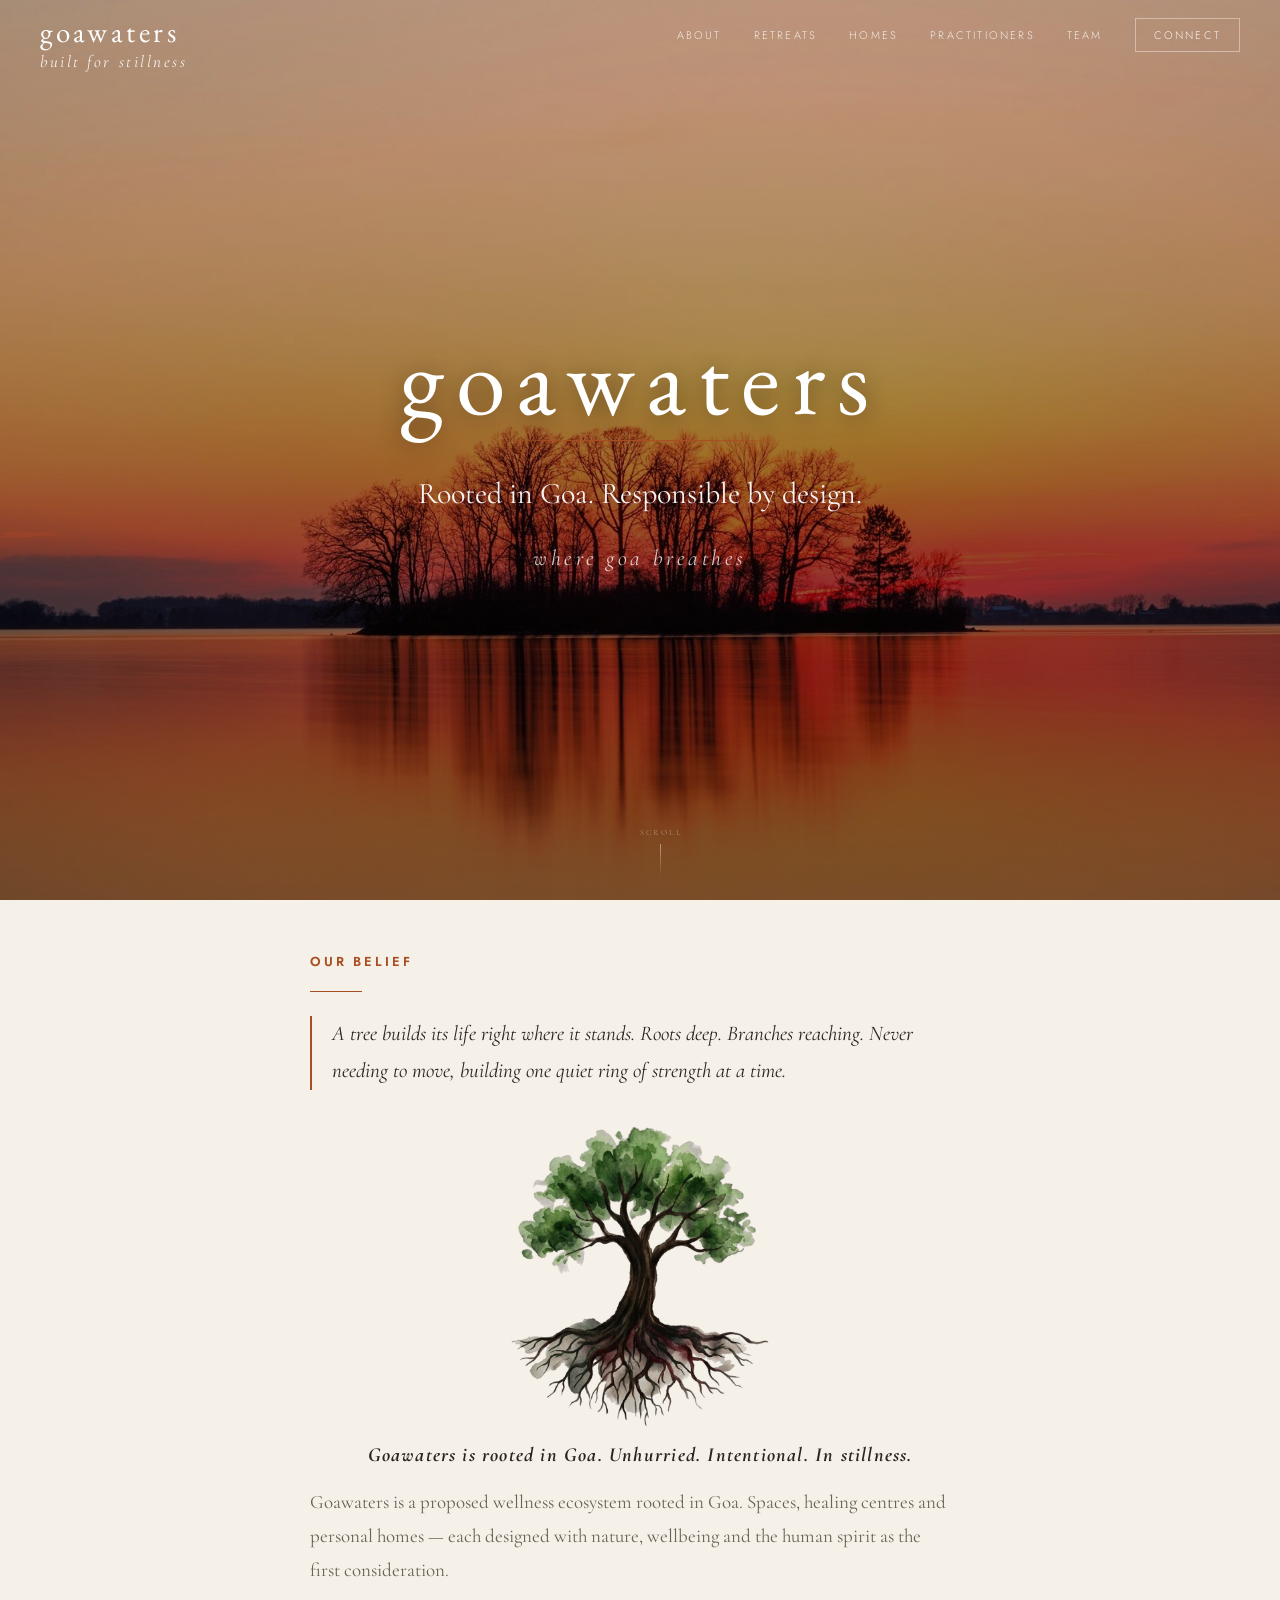
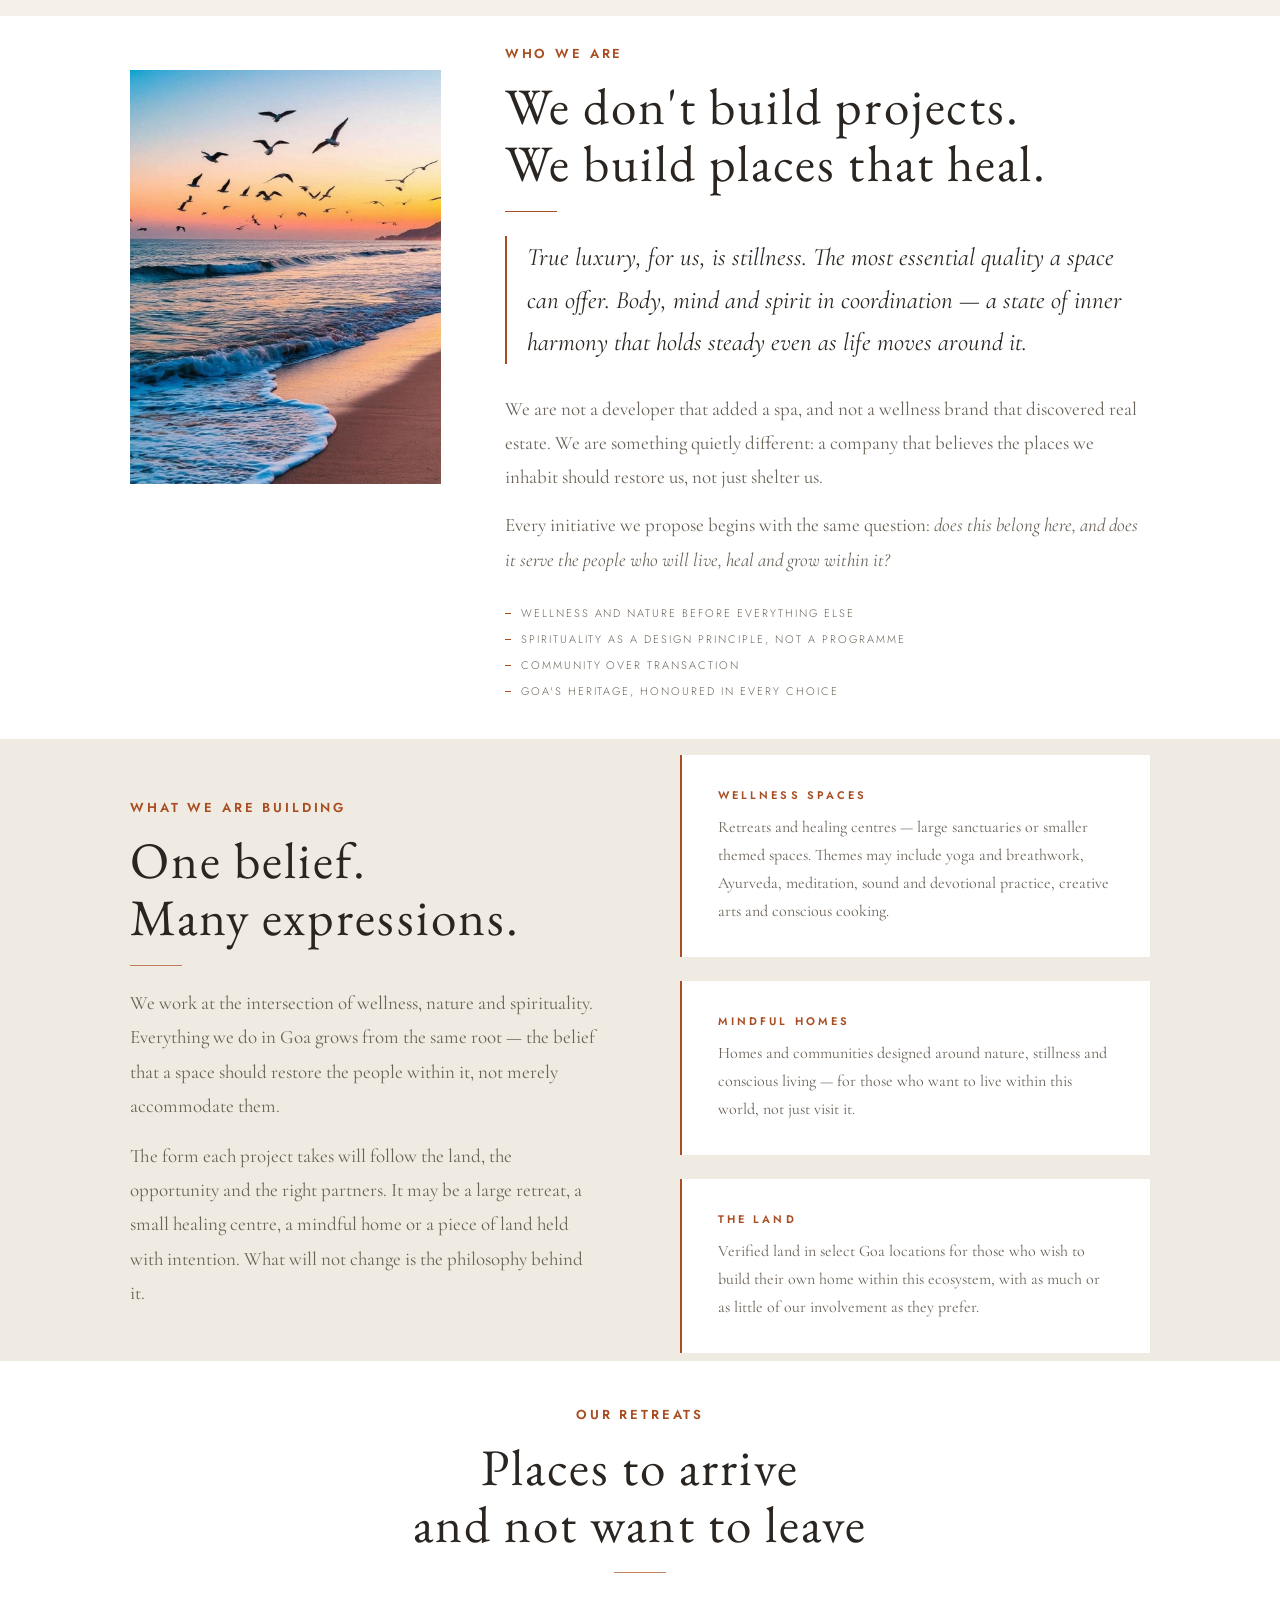
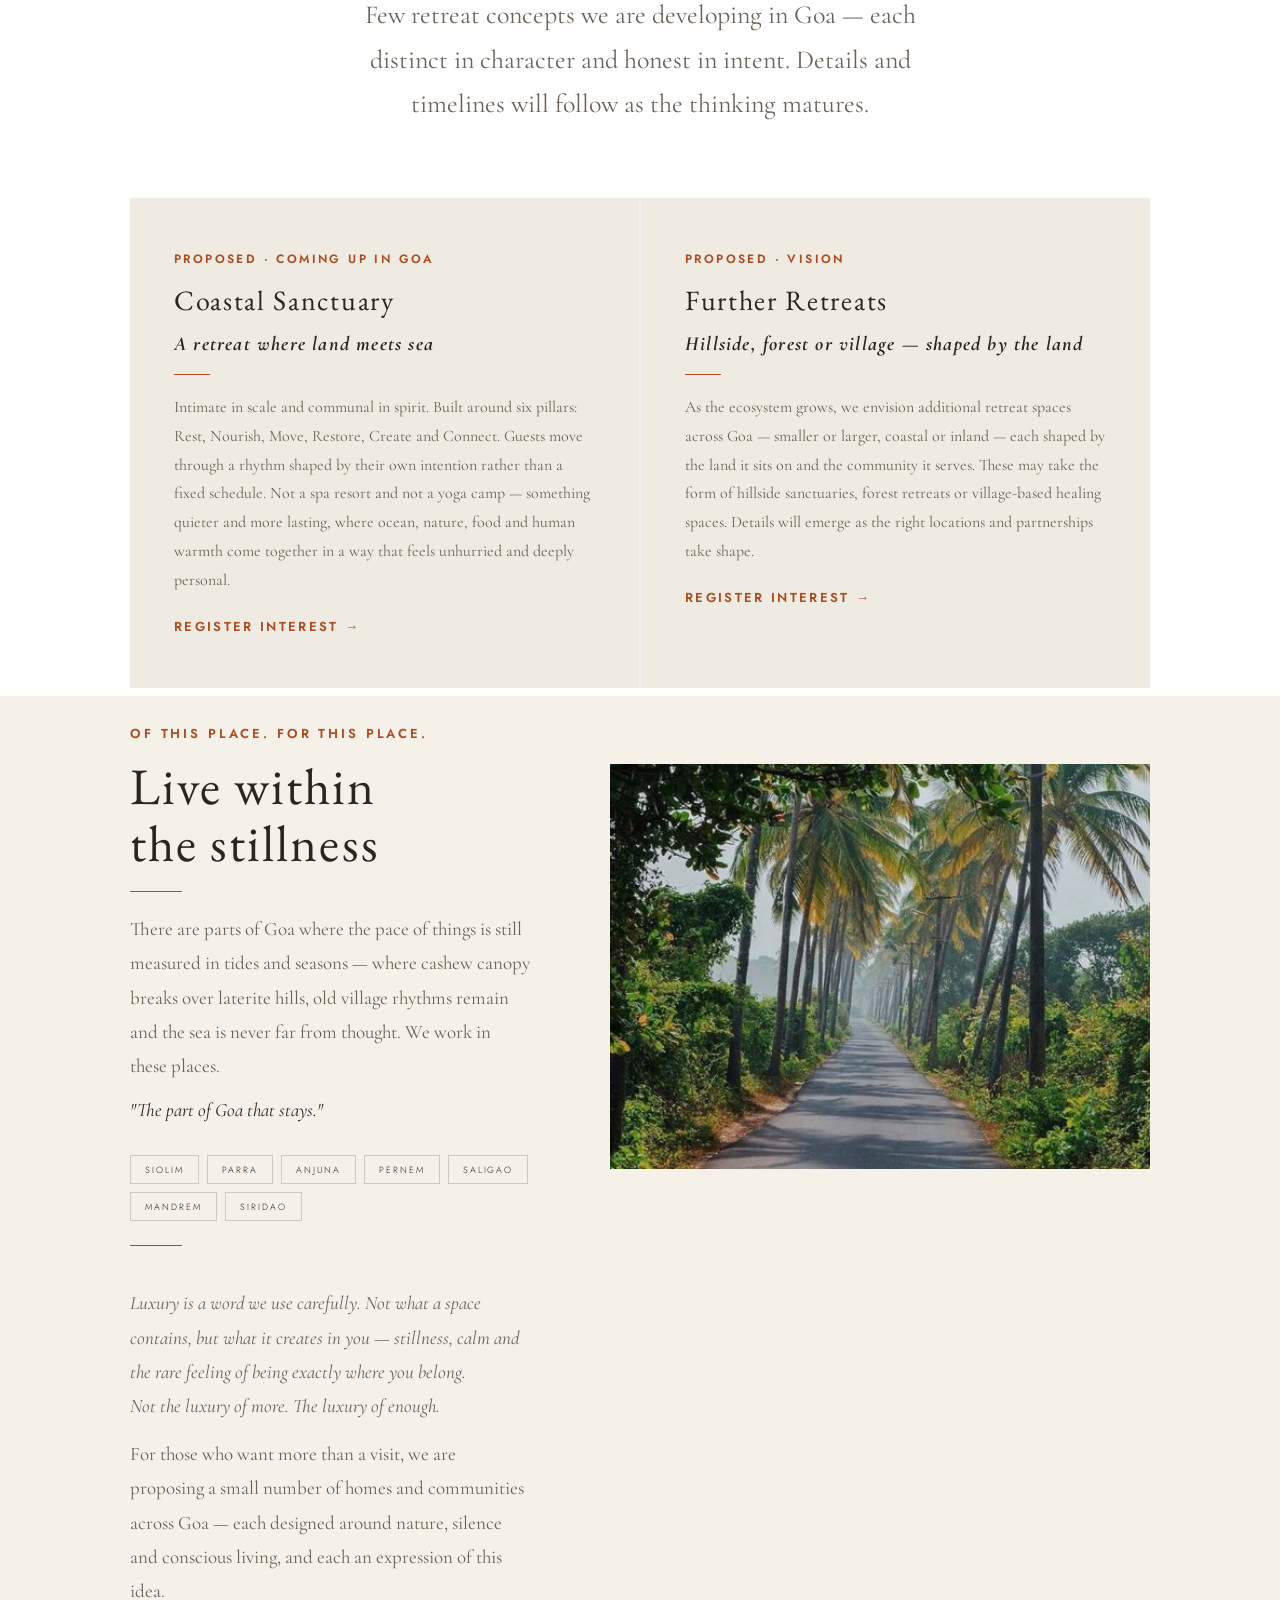
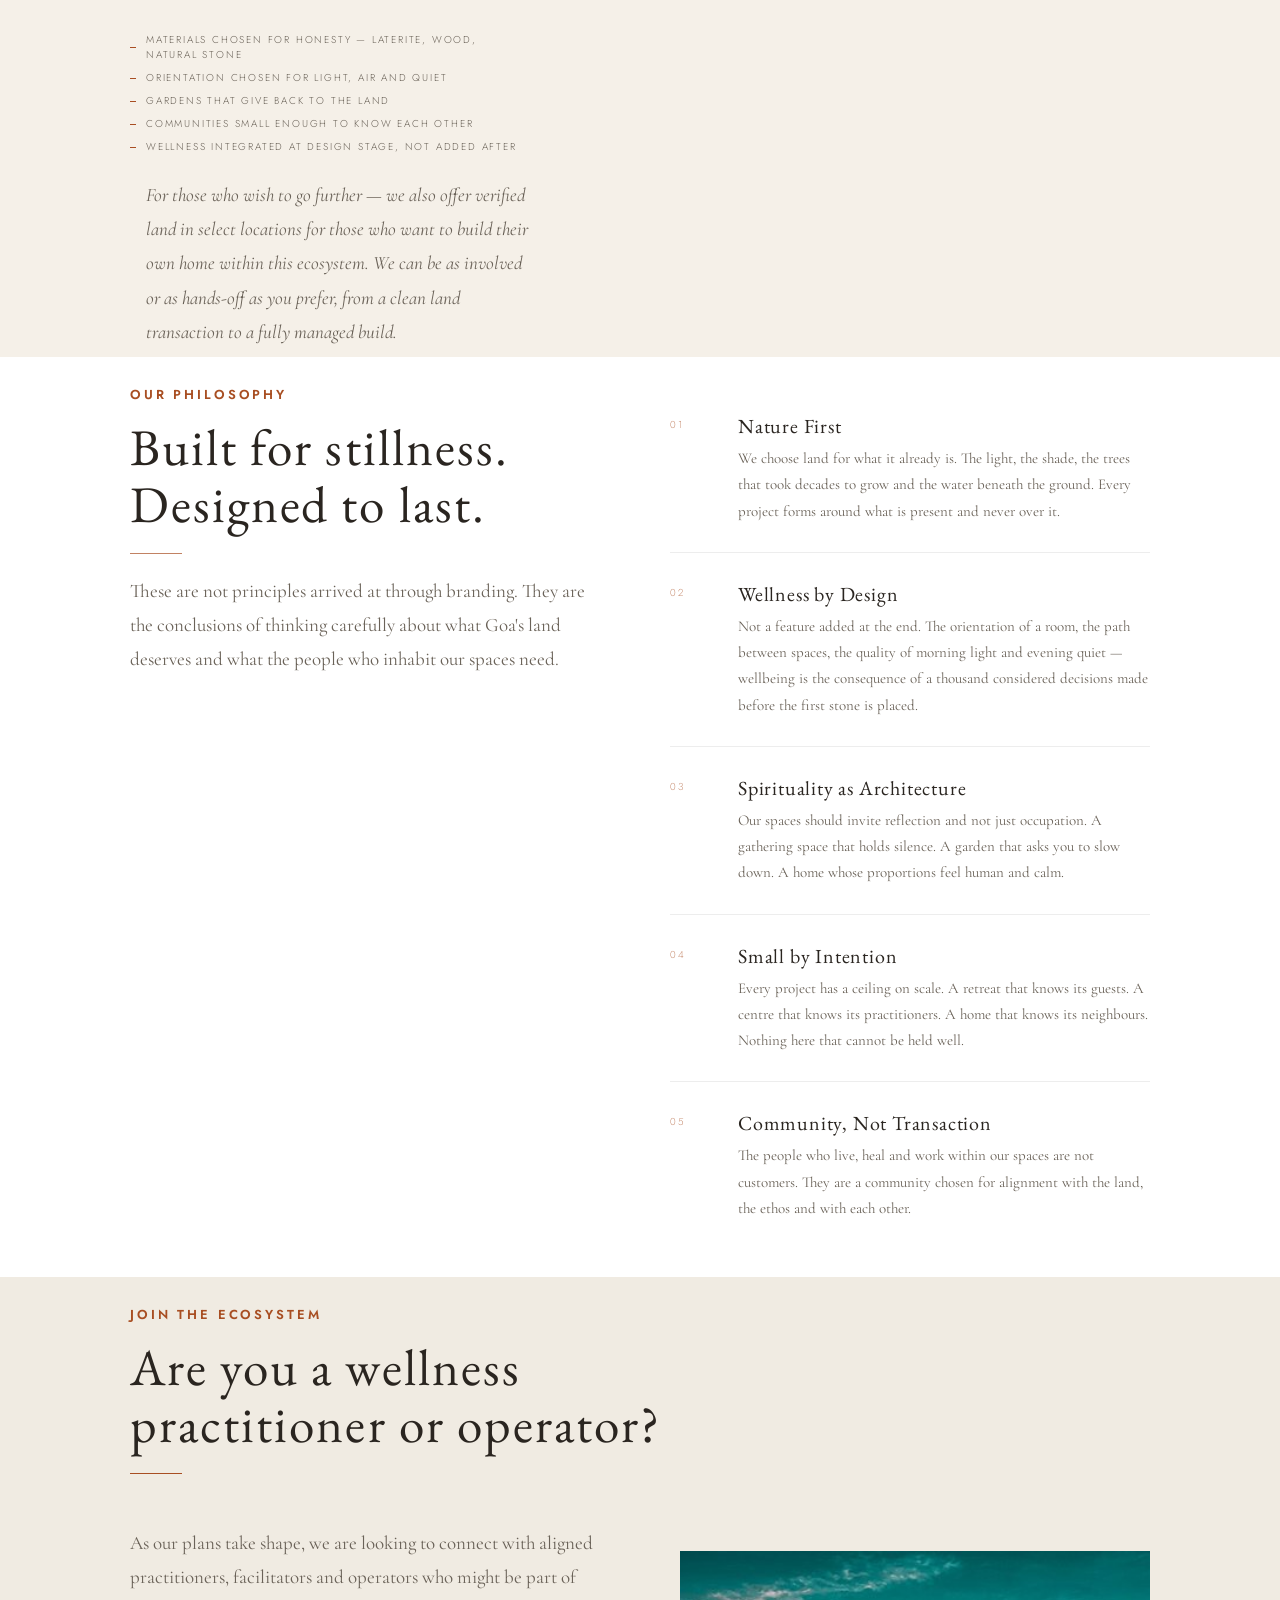
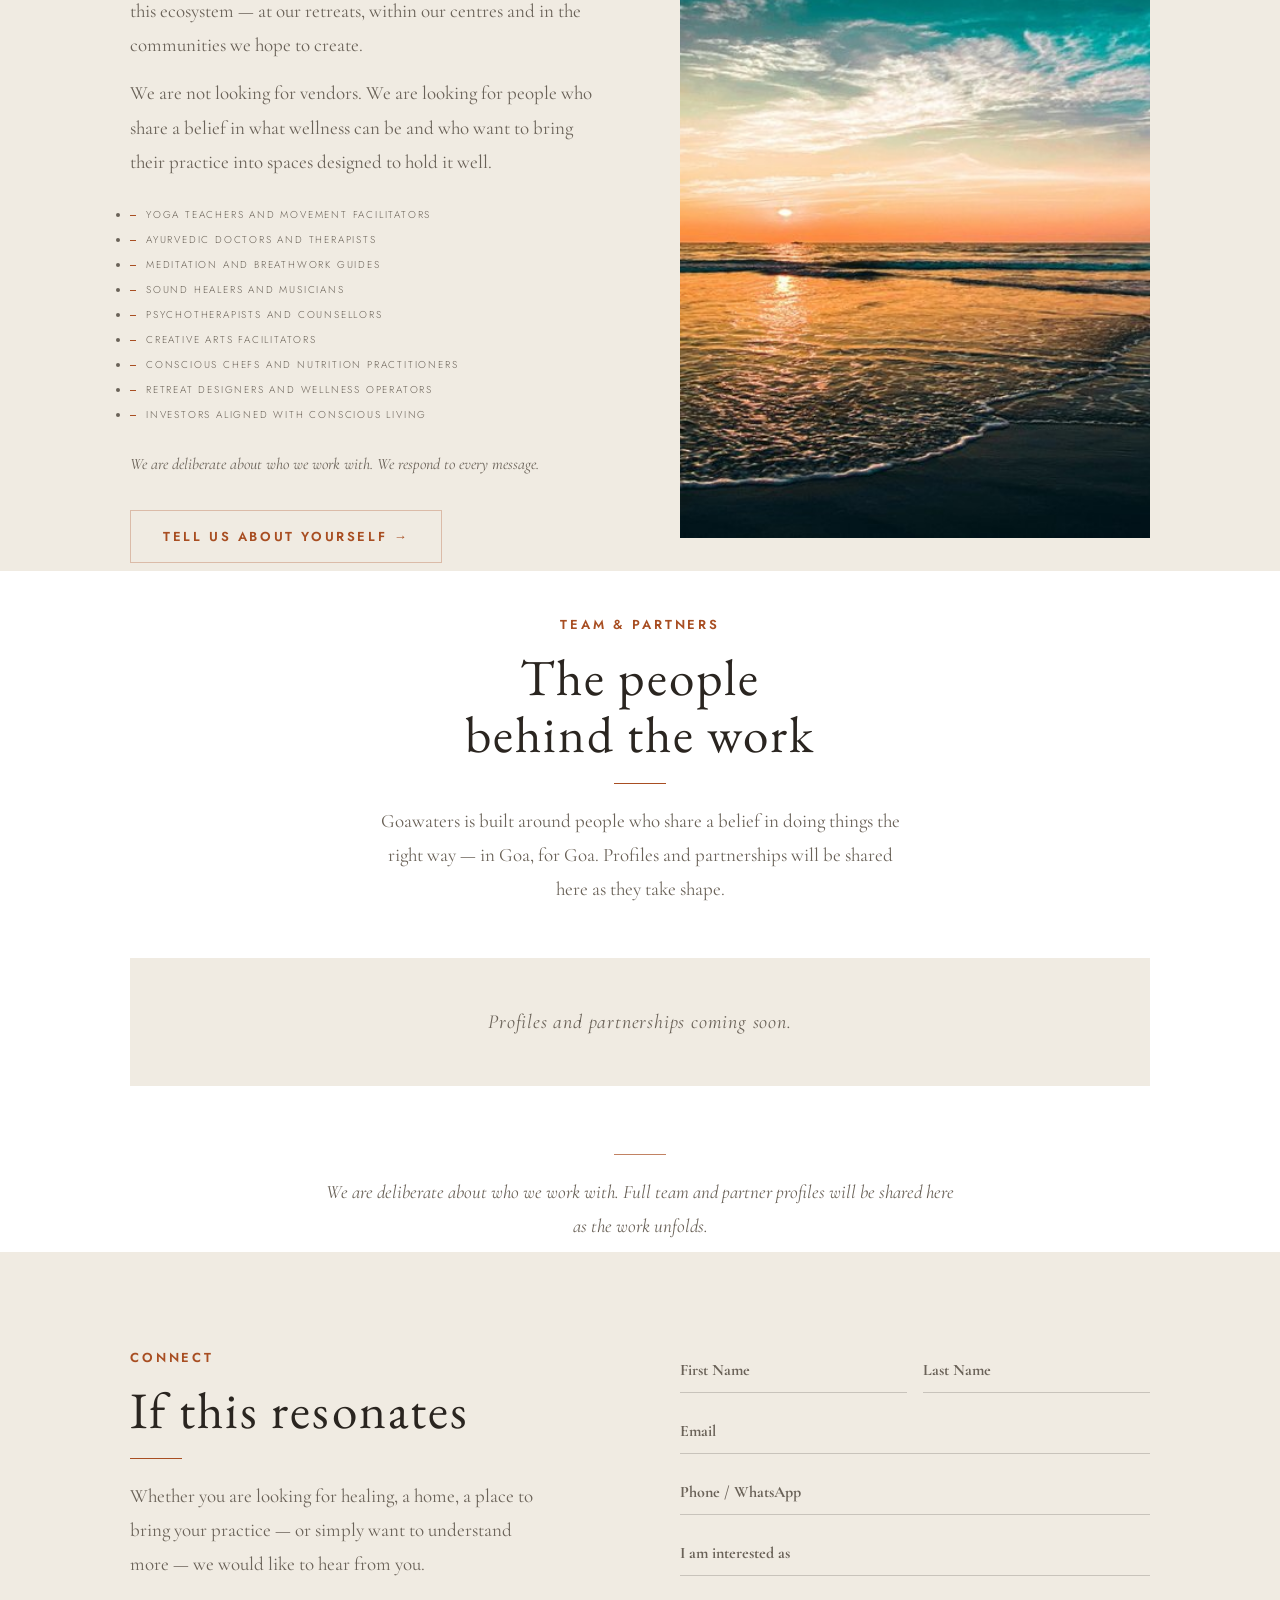
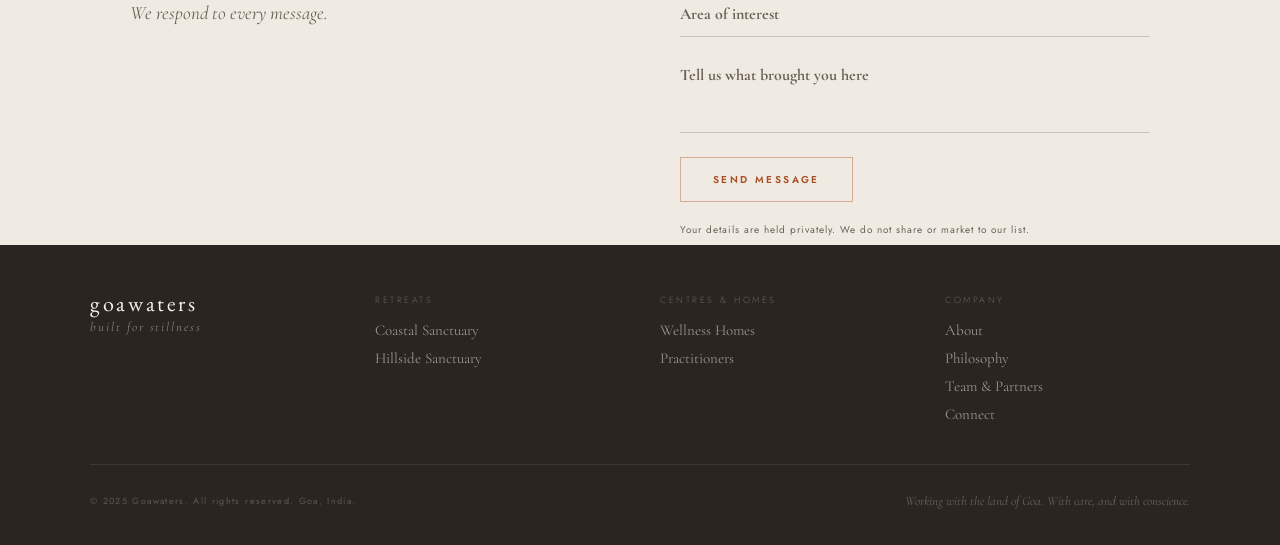
==== index.html @ 715e5f6c "Lighten home features weight; luxury quote already fixed" ====
﻿<!DOCTYPE html>
<html lang="en">
<head>
<meta charset="UTF-8">
<meta name="viewport" content="width=device-width, initial-scale=1.0">
<title>goawaters — built for stillness</title>
<link href="fonts.css" rel="stylesheet">
<style>
:root{
  --red:#A84E22;--forest:#263830;--charcoal:#2A2520;--cream:#F5F0E8;
  --sage:#7A9E8E;--sand:#C8C0B8;--stone:#F0EBE2;--grey:#6A6258;
  --white:#FFFFFF;
}
*{box-sizing:border-box;margin:0;padding:0}
html{scroll-behavior:smooth}
body{font-family:'Cormorant Garamond',serif;background:var(--cream);color:var(--charcoal);overflow-x:hidden}

/* NAV */
nav{position:fixed;top:0;left:0;right:0;z-index:100;padding:18px 40px;display:flex;align-items:flex-start;justify-content:space-between;transition:all .4s ease}
nav.solid{background:rgba(245,240,232,.97);backdrop-filter:blur(8px);padding:14px 40px;box-shadow:0 1px 0 rgba(0,0,0,.06)}
.brand{display:flex;flex-direction:column;gap:0}
.brand-name{font-family:'EB Garamond',serif;font-size:29px;letter-spacing:.12em;text-transform:lowercase;color:#fff;line-height:1;transition:color .4s}
nav.solid .brand-name{color:var(--charcoal)}
.brand-tag{font-family:'Cormorant Garamond',serif;font-style:italic;font-size:17px;letter-spacing:.15em;color:rgba(255,255,255,.88);margin-top:4px;transition:color .4s}
nav.solid .brand-tag{color:var(--grey);font-size:17px}
.nav-links{display:flex;align-items:center;gap:32px;padding-top:6px}
.nav-links li{list-style:none}
.nav-links a{font-family:'Jost',sans-serif;font-weight:300;font-size:11px;letter-spacing:.2em;text-transform:uppercase;color:rgba(255,255,255,.82);text-decoration:none;transition:color .3s}
nav.solid .nav-links a{color:var(--grey)}
.nav-links a:hover{color:#fff}
nav.solid .nav-links a:hover{color:var(--charcoal)}
.nav-btn{border:1px solid rgba(255,255,255,.4)!important;padding:8px 18px!important;color:rgba(255,255,255,.9)!important}
nav.solid .nav-btn{border-color:rgba(168,78,34,.35)!important;color:var(--red)!important}
.ham{display:none;flex-direction:column;gap:5px;cursor:pointer;padding-top:8px}
.ham span{width:22px;height:1px;background:#fff;transition:background .4s}
nav.solid .ham span{background:var(--charcoal)}
.mob-menu{display:none;position:fixed;inset:0;background:var(--forest);z-index:200;flex-direction:column;align-items:center;justify-content:center;gap:32px}
.mob-menu.open{display:flex}
.mob-menu a{font-family:'EB Garamond',serif;font-size:28px;letter-spacing:.1em;color:var(--cream);text-decoration:none}
.mob-close{position:absolute;top:24px;right:28px;font-size:28px;color:var(--cream);cursor:pointer;background:none;border:none}

/* HERO */
#hero{height:100vh;min-height:560px;position:relative;display:flex;align-items:center;justify-content:center;overflow:hidden;background:var(--forest)}
.hero-img{position:absolute;inset:0}
.hero-img img{width:100%;height:100%;object-fit:cover}
.hero-dim{position:absolute;inset:0;background:linear-gradient(to bottom,rgba(0,0,0,.22),rgba(0,0,0,.52))}
.hero-content{position:relative;z-index:2;text-align:center;padding:0 20px;display:flex;flex-direction:column;align-items:center;gap:18px}
.hero-logo{animation:rise 1s .2s both}
.hero-name{font-family:'EB Garamond',serif;font-size:clamp(64px,11vw,100px);letter-spacing:.12em;text-transform:lowercase;color:#fff;line-height:1;text-shadow:0 2px 24px rgba(0,0,0,.4)}
.hero-hl{display:block;margin:10px auto 8px}
.hero-tag{font-family:'Cormorant Garamond',serif;font-style:italic;font-size:clamp(15px,2.2vw,20px);letter-spacing:.2em;color:rgba(255,255,255,.88)}
.hero-sub{font-family:'Cormorant Garamond',serif;font-size:clamp(24px,3vw,30px);color:rgba(255,255,255,.95);max-width:580px;line-height:1.7;text-align:center;animation:rise 1s .75s both}
.hero-breath{font-family:'Cormorant Garamond',serif;font-style:italic;font-size:clamp(17px,2vw,22px);letter-spacing:.16em;color:rgba(255,255,255,.78);text-align:center;margin-top:8px;animation:rise 1s 1.1s both}
.hero-scroll{position:absolute;bottom:24px;left:50%;transform:translateX(-50%);display:flex;flex-direction:column;align-items:center;gap:7px;animation:rise .8s 1.4s both}
.hero-scroll span{font-size:8px;letter-spacing:.3em;text-transform:uppercase;color:rgba(255,255,255,.4)}
.scroll-bar{width:1px;height:32px;background:linear-gradient(rgba(255,255,255,.45),transparent);animation:pulse 2s ease infinite}
@keyframes pulse{0%,100%{opacity:.35}50%{opacity:.9}}
@keyframes rise{from{opacity:0;transform:translateY(20px)}to{opacity:1;transform:none}}

/* SHARED */
.wrap{max-width:1100px;margin:0 auto;padding:0 40px}
.label{font-family:'Jost',sans-serif;font-weight:600;font-size:13px;letter-spacing:.22em;text-transform:uppercase;color:var(--red);display:block;margin-bottom:14px}
.heading{font-family:'EB Garamond',serif;font-size:clamp(32px,4vw,52px);letter-spacing:.04em;color:var(--charcoal);line-height:1.12;font-weight:400}
.rule{display:block;width:52px;height:1px;background:var(--red);margin:20px 0;opacity:.7}
.rule.c{margin:20px auto}
.para{font-family:'Cormorant Garamond',serif;font-size:clamp(16px,1.6vw,19px);line-height:1.8;color:var(--grey);max-width:640px}
.fi{opacity:0;transform:translateY(22px);transition:opacity .8s ease,transform .8s ease}
.fi.vis{opacity:1;transform:none}
.d1{transition-delay:.1s}.d2{transition-delay:.2s}.d3{transition-delay:.3s}.d4{transition-delay:.4s}.d5{transition-delay:.5s}

/* ABOUT */
#about{padding:28px 0 40px;background:#fff}
.about-grid{display:grid;grid-template-columns:.65fr 1.35fr;gap:64px;align-items:center}
.aimg{aspect-ratio:3/4;overflow:hidden;position:relative;background:#C4A882}
.aimg img{width:100%;height:100%;object-fit:cover;object-position:center;transition:transform .7s ease;display:block}
.aimg:hover img{transform:scale(1.03)}
@media(min-width:861px){.aimg{top:-94px}}
.acap{position:absolute;bottom:20px;left:20px;font-family:'Cormorant Garamond',serif;font-style:italic;font-size:13px;color:rgba(255,255,255,.7);letter-spacing:.08em}
.about-text{padding:0}
.belief-statement{font-family:'Cormorant Garamond',serif;font-style:italic;font-size:clamp(17px,1.8vw,21px);line-height:1.75;color:var(--charcoal);margin:24px 0 28px;padding-left:20px;border-left:2px solid var(--red)}
.values-list{margin-top:28px;display:flex;flex-direction:column;gap:10px}
.values-list li{font-family:'Jost',sans-serif;font-weight:300;font-size:11px;letter-spacing:.18em;text-transform:uppercase;color:var(--grey);list-style:none;padding-left:16px;position:relative}
.values-list li::before{content:'';position:absolute;left:0;top:50%;width:6px;height:1px;background:var(--red)}

/* BELIEF */
#belief{padding:52px 0 0;background:var(--cream)}
.belief-inner{max-width:660px;margin:0 auto}
.belief-inner .para{margin-top:0}
.belief-bold{font-family:'Cormorant Garamond',serif;font-style:italic;font-weight:700;font-size:20px;letter-spacing:.06em;color:var(--charcoal);text-align:center;margin:14px 0 0}
.belief-inner .belief-bold+.para{margin-top:18px}
.belief-tree{width:100%;max-width:260px;margin:34px auto 0}
.belief-tree img{width:100%;height:auto;display:block;transition:transform .7s ease}
.belief-tree:hover img{transform:scale(1.03)}

/* ECOSYSTEM */
#ecosystem{padding:16px 0 8px;background:var(--stone)}
.eco-intro{text-align:center;max-width:600px;margin:0 auto 64px}
.eco-grid{display:grid;grid-template-columns:repeat(3,1fr);gap:2px;background:rgba(0,0,0,.06)}
.eco-card{background:#fff;padding:48px 36px;display:flex;flex-direction:column;gap:16px;transition:background .3s}
.eco-card:hover{background:var(--forest)}
.eco-card:hover .eco-num,.eco-card:hover .eco-title,.eco-card:hover .eco-body,.eco-card:hover .eco-link{color:var(--cream)}
.eco-card:hover .eco-rule{background:var(--sage)}
.eco-num{font-family:'Jost',sans-serif;font-weight:600;font-size:13px;letter-spacing:.22em;color:var(--red);transition:color .3s}
.eco-title{font-family:'EB Garamond',serif;font-size:26px;letter-spacing:.06em;color:var(--charcoal);transition:color .3s}
.eco-rule{width:32px;height:1px;background:var(--red);transition:background .3s}
.eco-body{font-family:'Cormorant Garamond',serif;font-size:16px;line-height:1.75;color:var(--grey);transition:color .3s}
.eco-link{font-family:'Jost',sans-serif;font-weight:300;font-size:10px;letter-spacing:.2em;text-transform:uppercase;color:var(--red);margin-top:8px;transition:color .3s}

/* RETREATS */
#retreats{padding:44px 0 8px;background:#fff}
.retreats-intro{text-align:center;max-width:560px;margin:0 auto 72px}
.retreat-grid{display:grid;grid-template-columns:1fr 1fr;gap:2px;background:rgba(0,0,0,.06)}
.retreat-card{background:var(--stone);padding:52px 44px;display:flex;flex-direction:column;gap:14px}
.retreat-tag{font-family:'Jost',sans-serif;font-weight:600;font-size:12px;letter-spacing:.2em;text-transform:uppercase;color:var(--red)}
.retreat-title{font-family:'EB Garamond',serif;font-size:28px;letter-spacing:.06em;color:var(--charcoal)}
.retreat-sub{font-family:'Cormorant Garamond',serif;font-style:italic;font-weight:700;font-size:20px;letter-spacing:.06em;color:var(--charcoal)}
.retreat-rule{width:36px;height:1px;background:var(--red);margin:4px 0}
.retreat-body{font-family:'Cormorant Garamond',serif;font-size:16px;line-height:1.8;color:var(--grey)}
.retreat-cta{font-family:'Jost',sans-serif;font-weight:600;font-size:13px;letter-spacing:.18em;text-transform:uppercase;color:var(--red);margin-top:8px;cursor:pointer}

/* HOMES */
#homes{padding:28px 0 8px;background:var(--cream)}
.homes-grid{display:grid;grid-template-columns:1fr 1.35fr;gap:80px;align-items:start}
.home-text .para{max-width:520px}
.home-features{display:flex;flex-direction:column;gap:8px;margin-top:24px}
.home-feature{font-family:'Jost',sans-serif;font-weight:300;font-size:10px;letter-spacing:.18em;text-transform:uppercase;color:var(--grey);padding-left:16px;position:relative}
.home-feature::before{content:'';position:absolute;left:0;top:50%;width:6px;height:1px;background:var(--red)}
.home-locations{margin-top:40px;padding:32px;background:#fff;border-left:2px solid var(--red)}
.home-locations-title{font-family:'Jost',sans-serif;font-weight:600;font-size:12px;letter-spacing:.2em;text-transform:uppercase;color:var(--red);margin-bottom:12px}
.home-locs{font-family:'Cormorant Garamond',serif;font-size:16px;color:var(--charcoal);line-height:1.9}
.home-disclaimer{font-family:'Jost',sans-serif;font-size:9px;letter-spacing:.1em;color:var(--sand);margin-top:8px}
.home-img{margin-top:40px}
.home-img img{width:100%;height:auto;display:block;aspect-ratio:4/3;object-fit:cover}
@media(max-width:860px){
  .home-img{margin-top:12px}
}

/* PHILOSOPHY */
#how{padding:28px 0 28px;background:#fff}
.how-grid{display:grid;grid-template-columns:1fr 1fr;gap:60px;margin-top:0}
.how-intro{padding-bottom:0}
.how-principles{display:flex;flex-direction:column;gap:0}
.principle{padding:28px 0;border-bottom:1px solid rgba(0,0,0,.07);display:grid;grid-template-columns:48px 1fr;gap:20px;align-items:start}
.principle:last-child{border-bottom:none}
.p-num{font-family:'Jost',sans-serif;font-weight:200;font-size:10px;letter-spacing:.2em;color:var(--red);padding-top:4px}
.p-body{display:flex;flex-direction:column;gap:6px}
.p-title{font-family:'EB Garamond',serif;font-size:20px;letter-spacing:.04em;color:var(--charcoal)}
.p-text{font-family:'Cormorant Garamond',serif;font-size:15px;line-height:1.75;color:var(--grey)}

/* PRACTITIONERS */
#practitioners{padding:28px 0 8px;background:var(--stone)}
.prac-grid{display:grid;grid-template-columns:1fr 1fr;gap:80px;align-items:center;margin-top:52px}
.prac-list{display:flex;flex-direction:column;gap:10px;margin-top:28px}
.prac-item{font-family:'Jost',sans-serif;font-weight:300;font-size:10px;letter-spacing:.18em;text-transform:uppercase;color:var(--grey);padding-left:16px;position:relative}
.prac-item::before{content:'';position:absolute;left:0;top:50%;width:6px;height:1px;background:var(--red)}
.prac-note{font-family:'Cormorant Garamond',serif;font-style:italic;font-size:16px;line-height:1.75;color:var(--grey);margin-top:28px}
.prac-cta{display:inline-block;margin-top:32px;font-family:'Jost',sans-serif;font-weight:600;font-size:13px;letter-spacing:.2em;text-transform:uppercase;color:var(--red);border:1px solid rgba(168,78,34,.3);padding:16px 32px;text-decoration:none;transition:all .3s}
.prac-cta:hover{background:var(--red);color:#fff}
.prac-img{aspect-ratio:4/5;overflow:hidden;background:var(--forest)}
.prac-img img{width:100%;height:100%;object-fit:cover;object-position:center;display:block}

/* GOA SECTION */
#goa{padding:48px 0 8px;background:var(--cream)}
.goa-grid{display:grid;grid-template-columns:1fr 1fr;gap:64px;align-items:center}
.goa-photos{position:relative;height:480px}
.gpa{position:absolute;top:0;right:0;width:72%;aspect-ratio:4/3;overflow:hidden;background:#B0A898}
.gpa img{width:100%;height:100%;object-fit:cover;display:block}
.gpb{position:absolute;bottom:0;left:0;width:52%;aspect-ratio:3/4;overflow:hidden;background:#8A9A88;border:4px solid var(--cream)}
.gpb img{width:100%;height:100%;object-fit:cover;display:block}
.goa-text .para{margin-top:0}
.location-tags{display:flex;flex-wrap:wrap;gap:8px;margin-top:28px}
.loc-tag{font-family:'Jost',sans-serif;font-weight:300;font-size:9px;letter-spacing:.22em;text-transform:uppercase;color:var(--charcoal);border:1px solid rgba(42,37,32,.2);padding:7px 14px}

/* TEAM */
#team{padding:44px 0 8px;background:#fff}
.team-intro{text-align:center;margin-bottom:52px}
.team-placeholder{background:var(--stone);padding:52px 40px;text-align:center;margin-bottom:40px}
.team-coming{font-family:'Cormorant Garamond',serif;font-style:italic;font-size:20px;color:var(--grey);letter-spacing:.04em}
.team-note{padding-top:8px;text-align:center}

/* CONNECT */
#connect{padding:44px 0 8px;background:var(--stone)}
.connect-grid{display:grid;grid-template-columns:1fr 1fr;gap:80px;align-items:start;margin-top:52px}
.connect-text .para{max-width:420px}
form{display:flex;flex-direction:column;gap:16px}
input,select,textarea{width:100%;background:transparent;border:none;border-bottom:1px solid rgba(42,37,32,.2);padding:12px 0;font-family:'Cormorant Garamond',serif;font-size:16px;font-weight:600;color:var(--charcoal);outline:none;transition:border-color .3s}
input:focus,select:focus,textarea:focus{border-bottom-color:var(--red)}
input::placeholder,textarea::placeholder{color:var(--grey);font-weight:600}
select{color:var(--grey);font-weight:600;appearance:none;cursor:pointer}
textarea{resize:none;height:80px}
.form-row{display:grid;grid-template-columns:1fr 1fr;gap:16px}
.submit-btn{margin-top:8px;background:transparent;border:1px solid rgba(168,78,34,.4);padding:14px 32px;font-family:'Jost',sans-serif;font-weight:600;font-size:10px;letter-spacing:.24em;text-transform:uppercase;color:var(--red);cursor:pointer;transition:all .3s;align-self:flex-start}
.submit-btn:hover{background:var(--red);color:#fff;border-color:var(--red)}
.privacy{font-family:'Jost',sans-serif;font-size:10px;letter-spacing:.1em;color:var(--grey);margin-top:4px}
.form-success{display:none;font-family:'Cormorant Garamond',serif;font-style:italic;font-size:18px;color:var(--grey)}

/* FOOTER */
footer{background:var(--charcoal);padding:48px 40px 36px}
.footer-inner{max-width:1100px;margin:0 auto}
.footer-top{display:grid;grid-template-columns:1fr 1fr 1fr 1fr;gap:40px;padding-bottom:40px;border-bottom:1px solid rgba(255,255,255,.08)}
.footer-brand .brand-name{font-family:'EB Garamond',serif;font-size:22px;letter-spacing:.12em;text-transform:lowercase;color:var(--cream)}
.footer-brand .brand-tag{font-family:'Cormorant Garamond',serif;font-style:italic;font-size:13px;color:rgba(245,240,232,.45);margin-top:4px}
.footer-col h4{font-family:'Jost',sans-serif;font-weight:300;font-size:9px;letter-spacing:.28em;text-transform:uppercase;color:rgba(245,240,232,.3);margin-bottom:14px}
.footer-col ul{list-style:none;display:flex;flex-direction:column;gap:8px}
.footer-col ul li a{font-family:'Cormorant Garamond',serif;font-size:15px;color:rgba(245,240,232,.55);text-decoration:none;transition:color .3s}
.footer-col ul li a:hover{color:var(--cream)}
.footer-bottom{display:flex;justify-content:space-between;align-items:center;padding-top:28px}
.footer-bottom p{font-family:'Jost',sans-serif;font-size:9px;letter-spacing:.15em;color:rgba(245,240,232,.25)}
.footer-tagline{font-family:'Cormorant Garamond',serif;font-style:italic;font-size:13px;color:rgba(245,240,232,.3)}

/* RESPONSIVE */
@media(max-width:860px){
  #ecosystem .wrap > div{grid-template-columns:1fr!important}
  nav{padding:14px 20px}
  .nav-links{display:none}
  .ham{display:flex}
  .wrap{padding:0 20px}
  .about-grid,.retreat-grid,.eco-grid,.homes-grid,.how-grid,.prac-grid,.connect-grid,.goa-grid{grid-template-columns:1fr}
  .how-principles{margin-top:12px}
  .goa-photos{height:300px}
  .footer-top{grid-template-columns:1fr 1fr}
  .form-row{grid-template-columns:1fr}
}

/* HOME TEXT */
.home-text{display:flex;flex-direction:column;gap:0}
.home-text .para{max-width:520px}
</style>
</head>
<body>

<!-- MOBILE MENU -->
<div class="mob-menu" id="mob">
  <button class="mob-close" onclick="cm()">✕</button>
  <a href="#about"         onclick="cm()">About</a>
  <a href="#retreats"      onclick="cm()">Retreats</a>
  <a href="#homes"         onclick="cm()">Homes</a>
  <a href="#practitioners" onclick="cm()">Practitioners</a>
  <a href="#team"          onclick="cm()">Team</a>
  <a href="#connect"       onclick="cm()">Connect</a>
</div>

<!-- NAV -->
<nav id="nav">
  <div class="brand">
    <div class="brand-name">goawaters</div>
    <div class="brand-tag">built for stillness</div>
  </div>
  <ul class="nav-links">
    <li><a href="#about">About</a></li>
    <li><a href="#retreats">Retreats</a></li>
    <li><a href="#homes">Homes</a></li>
    <li><a href="#practitioners">Practitioners</a></li>
    <li><a href="#team">Team</a></li>
    <li><a href="#connect" class="nav-btn">Connect</a></li>
  </ul>
  <div class="ham" onclick="cm()"><span></span><span></span><span></span></div>
</nav>

<!-- HERO -->
<section id="hero">
  <div class="hero-img">
    <img src="images/hero.jpg" alt="Goa landscape" loading="eager">
  </div>
  <div class="hero-dim"></div>
  <div class="hero-content">
    <div class="hero-logo">
      <div class="hero-name">goawaters</div>
      <svg class="hero-hl" width="300" height="3" viewBox="0 0 300 3">
        <defs><linearGradient id="hgl" x1="0%" x2="100%">
          <stop offset="0%" stop-color="#A84E22" stop-opacity="0"/>
          <stop offset="20%" stop-color="#A84E22" stop-opacity=".85"/>
          <stop offset="50%" stop-color="#A84E22" stop-opacity="1"/>
          <stop offset="80%" stop-color="#A84E22" stop-opacity=".85"/>
          <stop offset="100%" stop-color="#A84E22" stop-opacity="0"/>
        </linearGradient></defs>
        <rect y="1" width="300" height="1.2" fill="url(#hgl)"/>
      </svg>
    </div>
    <p class="hero-sub">Rooted in Goa. Responsible by design.</p>
    <p class="hero-breath">where goa breathes</p>
  </div>
  <div class="hero-scroll"><span>Scroll</span><div class="scroll-bar"></div></div>
</section>

<!-- OUR BELIEF -->
<section id="belief">
  <div class="wrap">
    <div class="belief-inner fi">
      <span class="label fi">Our Belief</span>
      <span class="rule fi d1"></span>
      <div class="belief-statement fi d1">
        A tree builds its life right where it stands. Roots deep. Branches reaching. Never needing to move, building one quiet ring of strength at a time.
      </div>
      <div class="belief-tree fi d2">
        <img src="images/Imagee.png" alt="Goawaters"/>
      </div>
      <div class="belief-bold fi d3">Goawaters is rooted in Goa. Unhurried. Intentional. In stillness.</div>
      <p class="para fi d3" style="margin-bottom:28px">Goawaters is a proposed wellness ecosystem rooted in Goa. Spaces, healing centres and personal homes — each designed with nature, wellbeing and the human spirit as the first consideration.</p>
    </div>
  </div>
</section>

<!-- ABOUT -->
<section id="about">
  <div class="wrap">
    <div class="about-grid">
      <div class="aimg fi">
        <img src="images/coast.jpg" alt="Goa coast"/>
      </div>
      <div class="about-text">
        <span class="label fi">Who We Are</span>
        <h2 class="heading fi d1">We don't build projects.<br>We build places that heal.</h2>
        <span class="rule fi d2"></span>
        <div class="belief-statement fi d2" style="font-size:clamp(20px,2.2vw,25px);line-height:1.7">
          True luxury, for us, is stillness. The most essential quality a space can offer. Body, mind and spirit in coordination — a state of inner harmony that holds steady even as life moves around it.
        </div>
        <p class="para fi d3">We are not a developer that added a spa, and not a wellness brand that discovered real estate. We are something quietly different: a company that believes the places we inhabit should restore us, not just shelter us.</p>
        <p class="para fi d3" style="margin-top:14px">Every initiative we propose begins with the same question: <em>does this belong here, and does it serve the people who will live, heal and grow within it?</em></p>
        <ul class="values-list fi d4">
          <li>Wellness and nature before everything else</li>
          <li>Spirituality as a design principle, not a programme</li>
          <li>Community over transaction</li>
          <li>Goa's heritage, honoured in every choice</li>
        </ul>
      </div>
    </div>
  </div>
</section>

<!-- ECOSYSTEM -->
<section id="ecosystem">
  <div class="wrap">
    <div style="display:grid;grid-template-columns:1fr 1fr;gap:80px;align-items:center" class="fi">
      <div>
        <span class="label">What We Are Building</span>
        <h2 class="heading">One belief.<br>Many expressions.</h2>
        <span class="rule"></span>
        <p class="para">We work at the intersection of wellness, nature and spirituality. Everything we do in Goa grows from the same root — the belief that a space should restore the people within it, not merely accommodate them.</p>
        <p class="para" style="margin-top:16px">The form each project takes will follow the land, the opportunity and the right partners. It may be a large retreat, a small healing centre, a mindful home or a piece of land held with intention. What will not change is the philosophy behind it.</p>
      </div>
      <div style="display:flex;flex-direction:column;gap:24px">
        <div style="padding:32px 36px;background:#fff;border-left:2px solid var(--red)">
          <div style="font-family:'Jost',sans-serif;font-weight:600;font-size:11px;letter-spacing:.28em;text-transform:uppercase;color:var(--red);margin-bottom:10px">Wellness Spaces</div>
          <p style="font-family:'Cormorant Garamond',serif;font-size:16px;line-height:1.75;color:var(--grey)">Retreats and healing centres — large sanctuaries or smaller themed spaces. Themes may include yoga and breathwork, Ayurveda, meditation, sound and devotional practice, creative arts and conscious cooking.</p>
        </div>
        <div style="padding:32px 36px;background:#fff;border-left:2px solid var(--red)">
          <div style="font-family:'Jost',sans-serif;font-weight:600;font-size:11px;letter-spacing:.28em;text-transform:uppercase;color:var(--red);margin-bottom:10px">Mindful Homes</div>
          <p style="font-family:'Cormorant Garamond',serif;font-size:16px;line-height:1.75;color:var(--grey)">Homes and communities designed around nature, stillness and conscious living — for those who want to live within this world, not just visit it.</p>
        </div>
        <div style="padding:32px 36px;background:#fff;border-left:2px solid var(--red)">
          <div style="font-family:'Jost',sans-serif;font-weight:600;font-size:11px;letter-spacing:.28em;text-transform:uppercase;color:var(--red);margin-bottom:10px">The Land</div>
          <p style="font-family:'Cormorant Garamond',serif;font-size:16px;line-height:1.75;color:var(--grey)">Verified land in select Goa locations for those who wish to build their own home within this ecosystem, with as much or as little of our involvement as they prefer.</p>
        </div>
      </div>
    </div>
  </div>
</section>

<!-- RETREATS -->
<section id="retreats">
  <div class="wrap">
    <div class="retreats-intro fi">
      <span class="label">Our Retreats</span>
      <h2 class="heading">Places to arrive<br>and not want to leave</h2>
      <span class="rule c"></span>
      <p class="para" style="text-align:center;margin:0 auto;font-size:clamp(20px,2.5vw,26px);line-height:1.7;max-width:720px">Few retreat concepts we are developing in Goa — each distinct in character and honest in intent. Details and timelines will follow as the thinking matures.</p>
    </div>
    <div class="retreat-grid fi d2">

      <div class="retreat-card">
        <span class="retreat-tag">Proposed · Coming up in Goa</span>
        <div class="retreat-title">Coastal Sanctuary</div>
        <div class="retreat-sub">A retreat where land meets sea</div>
        <div class="retreat-rule"></div>
        <p class="retreat-body">Intimate in scale and communal in spirit. Built around six pillars: Rest, Nourish, Move, Restore, Create and Connect. Guests move through a rhythm shaped by their own intention rather than a fixed schedule. Not a spa resort and not a yoga camp — something quieter and more lasting, where ocean, nature, food and human warmth come together in a way that feels unhurried and deeply personal.</p>
        <span class="retreat-cta">Register Interest →</span>
      </div>

      <div class="retreat-card">
        <span class="retreat-tag">Proposed · Vision</span>
        <div class="retreat-title">Further Retreats</div>
        <div class="retreat-sub">Hillside, forest or village — shaped by the land</div>
        <div class="retreat-rule"></div>
        <p class="retreat-body">As the ecosystem grows, we envision additional retreat spaces across Goa — smaller or larger, coastal or inland — each shaped by the land it sits on and the community it serves. These may take the form of hillside sanctuaries, forest retreats or village-based healing spaces. Details will emerge as the right locations and partnerships take shape.</p>
        <span class="retreat-cta">Register Interest →</span>
      </div>

    </div>
  </div>
</section>

<!-- HOMES -->
<section id="homes">
  <div class="wrap">
    <div class="homes-grid fi">
      <div class="home-text">
        <span class="label fi" style="font-weight:600">Of this place. For this place.</span>
        <h2 class="heading fi d1">Live within<br>the stillness</h2>
        <span class="rule fi d2"></span>
        <p class="para fi d2">There are parts of Goa where the pace of things is still measured in tides and seasons — where cashew canopy breaks over laterite hills, old village rhythms remain and the sea is never far from thought. We work in these places.</p>
        <p class="para fi d2" style="font-style:italic;color:var(--charcoal);margin-top:10px">"The part of Goa that stays."</p>
        <div class="location-tags fi d3">
          <span class="loc-tag">Siolim</span>
          <span class="loc-tag">Parra</span>
          <span class="loc-tag">Anjuna</span>
          <span class="loc-tag">Pernem</span>
          <span class="loc-tag">Saligao</span>
          <span class="loc-tag">Mandrem</span>
          <span class="loc-tag">Siridao</span>
        </div>
        <span class="rule fi d3" style="margin-top:24px"></span>
        <p class="para fi d3" style="margin-top:20px;font-style:italic">Luxury is a word we use carefully. Not what a space contains, but what it creates in you — stillness, calm and the rare feeling of being exactly where you belong.<br>Not the luxury of more. The luxury of enough.</p>
        <p class="para fi d3" style="margin-top:14px">For those who want more than a visit, we are proposing a small number of homes and communities across Goa — each designed around nature, silence and conscious living, and each an expression of this idea.</p>
        <div class="home-features fi d3">
          <div class="home-feature">Materials chosen for honesty — laterite, wood, natural stone</div>
          <div class="home-feature">Orientation chosen for light, air and quiet</div>
          <div class="home-feature">Gardens that give back to the land</div>
          <div class="home-feature">Communities small enough to know each other</div>
          <div class="home-feature">Wellness integrated at design stage, not added after</div>
        </div>
        <p class="para fi d4" style="margin-top:24px;font-style:italic;padding-left:16px">For those who wish to go further — we also offer verified land in select locations for those who want to build their own home within this ecosystem. We can be as involved or as hands-off as you prefer, from a clean land transaction to a fully managed build.</p>
      </div>
      <div class="home-img fi">
        <img src="images/villa-thumb.jpg" alt="Goa home"/>
      </div>
    </div>
  </div>
</section>

<!-- PHILOSOPHY -->
<section id="how">
  <div class="wrap">
    <div class="how-grid">
      <div class="how-intro fi">
        <span class="label">Our Philosophy</span>
        <h2 class="heading">Built for stillness.<br>Designed to last.</h2>
        <span class="rule"></span>
        <p class="para">These are not principles arrived at through branding. They are the conclusions of thinking carefully about what Goa's land deserves and what the people who inhabit our spaces need.</p>
      </div>
      <div class="how-principles fi d2">
        <div class="principle">
          <span class="p-num">01</span>
          <div class="p-body">
            <div class="p-title">Nature First</div>
            <p class="p-text">We choose land for what it already is. The light, the shade, the trees that took decades to grow and the water beneath the ground. Every project forms around what is present and never over it.</p>
          </div>
        </div>
        <div class="principle">
          <span class="p-num">02</span>
          <div class="p-body">
            <div class="p-title">Wellness by Design</div>
            <p class="p-text">Not a feature added at the end. The orientation of a room, the path between spaces, the quality of morning light and evening quiet — wellbeing is the consequence of a thousand considered decisions made before the first stone is placed.</p>
          </div>
        </div>
        <div class="principle">
          <span class="p-num">03</span>
          <div class="p-body">
            <div class="p-title">Spirituality as Architecture</div>
            <p class="p-text">Our spaces should invite reflection and not just occupation. A gathering space that holds silence. A garden that asks you to slow down. A home whose proportions feel human and calm.</p>
          </div>
        </div>
        <div class="principle">
          <span class="p-num">04</span>
          <div class="p-body">
            <div class="p-title">Small by Intention</div>
            <p class="p-text">Every project has a ceiling on scale. A retreat that knows its guests. A centre that knows its practitioners. A home that knows its neighbours. Nothing here that cannot be held well.</p>
          </div>
        </div>
        <div class="principle">
          <span class="p-num">05</span>
          <div class="p-body">
            <div class="p-title">Community, Not Transaction</div>
            <p class="p-text">The people who live, heal and work within our spaces are not customers. They are a community chosen for alignment with the land, the ethos and with each other.</p>
          </div>
        </div>
      </div>
    </div>
  </div>
</section>

<!-- PRACTITIONERS -->
<section id="practitioners">
  <div class="wrap">
    <span class="label fi">Join the Ecosystem</span>
    <h2 class="heading fi d1">Are you a wellness<br>practitioner or operator?</h2>
    <span class="rule fi d2"></span>
    <div class="prac-grid">
      <div class="fi d2">
        <p class="para">As our plans take shape, we are looking to connect with aligned practitioners, facilitators and operators who might be part of this ecosystem — at our retreats, within our centres and in the communities we hope to create.</p>
        <p class="para" style="margin-top:14px">We are not looking for vendors. We are looking for people who share a belief in what wellness can be and who want to bring their practice into spaces designed to hold it well.</p>
        <ul class="prac-list">
          <li class="prac-item">Yoga teachers and movement facilitators</li>
          <li class="prac-item">Ayurvedic doctors and therapists</li>
          <li class="prac-item">Meditation and breathwork guides</li>
          <li class="prac-item">Sound healers and musicians</li>
          <li class="prac-item">Psychotherapists and counsellors</li>
          <li class="prac-item">Creative arts facilitators</li>
          <li class="prac-item">Conscious chefs and nutrition practitioners</li>
          <li class="prac-item">Retreat designers and wellness operators</li>
          <li class="prac-item">Investors aligned with conscious living</li>
        </ul>
        <p class="prac-note">We are deliberate about who we work with. We respond to every message.</p>
        <a href="#connect" class="prac-cta">Tell us about yourself →</a>
      </div>
      <div class="prac-img fi d3">
        <img src="images/practice.jpg" alt="Wellness space"/>
      </div>
    </div>
  </div>
</section>

<!-- TEAM -->
<section id="team">
  <div class="wrap">
    <div class="team-intro">
      <span class="label fi">Team & Partners</span>
      <h2 class="heading fi d1">The people<br>behind the work</h2>
      <span class="rule c fi d2"></span>
      <p class="para fi d2" style="margin:0 auto;text-align:center;max-width:520px">Goawaters is built around people who share a belief in doing things the right way — in Goa, for Goa. Profiles and partnerships will be shared here as they take shape.</p>
    </div>
    <div class="team-placeholder fi d3">
      <p class="team-coming">Profiles and partnerships coming soon.</p>
    </div>
    <div class="team-note fi d4">
      <span class="rule c"></span>
      <p class="para" style="font-style:italic;color:var(--grey);text-align:center;margin:0 auto">We are deliberate about who we work with. Full team and partner profiles will be shared here as the work unfolds.</p>
    </div>
  </div>
</section>

<!-- CONNECT -->
<section id="connect">
  <div class="wrap">
    <div class="connect-grid">
      <div class="connect-text">
        <span class="label fi">Connect</span>
        <h2 class="heading fi d1">If this resonates</h2>
        <span class="rule fi d2"></span>
        <p class="para fi d2">Whether you are looking for healing, a home, a place to bring your practice — or simply want to understand more — we would like to hear from you.</p>
        <p class="para fi d3" style="margin-top:14px;font-style:italic">We respond to every message.</p>
      </div>
      <div class="fi d2">
        <form id="gw-form" onsubmit="submitForm(event)">
          <div class="form-row">
            <input type="text" placeholder="First Name" required/>
            <input type="text" placeholder="Last Name"/>
          </div>
          <input type="email" placeholder="Email"/>
          <input type="tel" placeholder="Phone / WhatsApp"/>
          <select>
            <option value="" disabled selected>I am interested as</option>
            <option>A retreat guest or wellness seeker</option>
            <option>A wellness practitioner or operator</option>
            <option>Interested in a wellness home</option>
            <option>A development or investment partner</option>
            <option>I would like to understand more</option>
          </select>
          <select>
            <option value="" disabled selected>Area of interest</option>
            <option>Coastal Sanctuary retreat</option>
            <option>Hillside Sanctuary retreat</option>
            <option>Wellness Centres</option>
            <option>Wellness Homes</option>
            <option>Practitioner partnership</option>
            <option>Investment or development</option>
          </select>
          <textarea placeholder="Tell us what brought you here"></textarea>
          <button type="submit" class="submit-btn">Send Message</button>
          <p class="privacy">Your details are held privately. We do not share or market to our list.</p>
        </form>
        <div class="form-success" id="form-success">Thank you. We will be in touch.</div>
      </div>
    </div>
  </div>
</section>

<!-- FOOTER -->
<footer>
  <div class="footer-inner">
    <div class="footer-top">
      <div class="footer-brand">
        <div class="brand-name">goawaters</div>
        <div class="brand-tag">built for stillness</div>
      </div>
      <div class="footer-col">
        <h4>Retreats</h4>
        <ul>
          <li><a href="#retreats">Coastal Sanctuary</a></li>
          <li><a href="#retreats">Hillside Sanctuary</a></li>
        </ul>
      </div>
      <div class="footer-col">
        <h4>Centres & Homes</h4>
        <ul>
          <li><a href="#homes">Wellness Homes</a></li>
          <li><a href="#practitioners">Practitioners</a></li>
        </ul>
      </div>
      <div class="footer-col">
        <h4>Company</h4>
        <ul>
          <li><a href="#about">About</a></li>
          <li><a href="#how">Philosophy</a></li>
          <li><a href="#team">Team & Partners</a></li>
          <li><a href="#connect">Connect</a></li>
        </ul>
      </div>
    </div>
    <div class="footer-bottom">
      <p>© 2025 Goawaters. All rights reserved. Goa, India.</p>
      <span class="footer-tagline">Working with the land of Goa. With care, and with conscience.</span>
    </div>
  </div>
</footer>

<script>
const nav = document.getElementById('nav');
window.addEventListener('scroll', () => {
  nav.classList.toggle('solid', window.scrollY > 60);
});

function cm() {
  document.getElementById('mob').classList.toggle('open');
}

const obs = new IntersectionObserver(entries => {
  entries.forEach(e => { if(e.isIntersecting) e.target.classList.add('vis'); });
}, { threshold: 0.12 });
document.querySelectorAll('.fi').forEach(el => obs.observe(el));
setTimeout(function(){
  document.querySelectorAll('.fi:not(.vis)').forEach(function(el){ el.classList.add('vis'); });
}, 2500);

function submitForm(e) {
  e.preventDefault();
  document.getElementById('gw-form').style.display = 'none';
  document.getElementById('form-success').style.display = 'block';
}
</script>
</body>
</html>
---- fonts.css ----
/* self-hosted Google Fonts - no internet needed */
@font-face {
  font-family: 'Cormorant Garamond';
  font-style: italic;
  font-weight: 300;
  font-display: swap;
  src: url(fonts/cormorant-garamond-300-italic-latin-ext.woff2) format('woff2');
  unicode-range: U+0100-02BA, U+02BD-02C5, U+02C7-02CC, U+02CE-02D7, U+02DD-02FF, U+0304, U+0308, U+0329, U+1D00-1DBF, U+1E00-1E9F, U+1EF2-1EFF, U+2020, U+20A0-20AB, U+20AD-20C0, U+2113, U+2C60-2C7F, U+A720-A7FF;
}
@font-face {
  font-family: 'Cormorant Garamond';
  font-style: italic;
  font-weight: 300;
  font-display: swap;
  src: url(fonts/cormorant-garamond-300-italic-latin.woff2) format('woff2');
  unicode-range: U+0000-00FF, U+0131, U+0152-0153, U+02BB-02BC, U+02C6, U+02DA, U+02DC, U+0304, U+0308, U+0329, U+2000-206F, U+20AC, U+2122, U+2191, U+2193, U+2212, U+2215, U+FEFF, U+FFFD;
}
@font-face {
  font-family: 'Cormorant Garamond';
  font-style: italic;
  font-weight: 400;
  font-display: swap;
  src: url(fonts/cormorant-garamond-300-italic-latin-ext.woff2) format('woff2');
  unicode-range: U+0100-02BA, U+02BD-02C5, U+02C7-02CC, U+02CE-02D7, U+02DD-02FF, U+0304, U+0308, U+0329, U+1D00-1DBF, U+1E00-1E9F, U+1EF2-1EFF, U+2020, U+20A0-20AB, U+20AD-20C0, U+2113, U+2C60-2C7F, U+A720-A7FF;
}
@font-face {
  font-family: 'Cormorant Garamond';
  font-style: italic;
  font-weight: 400;
  font-display: swap;
  src: url(fonts/cormorant-garamond-300-italic-latin.woff2) format('woff2');
  unicode-range: U+0000-00FF, U+0131, U+0152-0153, U+02BB-02BC, U+02C6, U+02DA, U+02DC, U+0304, U+0308, U+0329, U+2000-206F, U+20AC, U+2122, U+2191, U+2193, U+2212, U+2215, U+FEFF, U+FFFD;
}
@font-face {
  font-family: 'Cormorant Garamond';
  font-style: italic;
  font-weight: 500;
  font-display: swap;
  src: url(fonts/cormorant-garamond-300-italic-latin-ext.woff2) format('woff2');
  unicode-range: U+0100-02BA, U+02BD-02C5, U+02C7-02CC, U+02CE-02D7, U+02DD-02FF, U+0304, U+0308, U+0329, U+1D00-1DBF, U+1E00-1E9F, U+1EF2-1EFF, U+2020, U+20A0-20AB, U+20AD-20C0, U+2113, U+2C60-2C7F, U+A720-A7FF;
}
@font-face {
  font-family: 'Cormorant Garamond';
  font-style: italic;
  font-weight: 500;
  font-display: swap;
  src: url(fonts/cormorant-garamond-300-italic-latin.woff2) format('woff2');
  unicode-range: U+0000-00FF, U+0131, U+0152-0153, U+02BB-02BC, U+02C6, U+02DA, U+02DC, U+0304, U+0308, U+0329, U+2000-206F, U+20AC, U+2122, U+2191, U+2193, U+2212, U+2215, U+FEFF, U+FFFD;
}
@font-face {
  font-family: 'Cormorant Garamond';
  font-style: italic;
  font-weight: 700;
  font-display: swap;
  src: url(fonts/cormorant-garamond-300-italic-latin-ext.woff2) format('woff2');
  unicode-range: U+0100-02BA, U+02BD-02C5, U+02C7-02CC, U+02CE-02D7, U+02DD-02FF, U+0304, U+0308, U+0329, U+1D00-1DBF, U+1E00-1E9F, U+1EF2-1EFF, U+2020, U+20A0-20AB, U+20AD-20C0, U+2113, U+2C60-2C7F, U+A720-A7FF;
}
@font-face {
  font-family: 'Cormorant Garamond';
  font-style: italic;
  font-weight: 700;
  font-display: swap;
  src: url(fonts/cormorant-garamond-300-italic-latin.woff2) format('woff2');
  unicode-range: U+0000-00FF, U+0131, U+0152-0153, U+02BB-02BC, U+02C6, U+02DA, U+02DC, U+0304, U+0308, U+0329, U+2000-206F, U+20AC, U+2122, U+2191, U+2193, U+2212, U+2215, U+FEFF, U+FFFD;
}
@font-face {
  font-family: 'Cormorant Garamond';
  font-style: normal;
  font-weight: 300;
  font-display: swap;
  src: url(fonts/cormorant-garamond-300-latin-ext.woff2) format('woff2');
  unicode-range: U+0100-02BA, U+02BD-02C5, U+02C7-02CC, U+02CE-02D7, U+02DD-02FF, U+0304, U+0308, U+0329, U+1D00-1DBF, U+1E00-1E9F, U+1EF2-1EFF, U+2020, U+20A0-20AB, U+20AD-20C0, U+2113, U+2C60-2C7F, U+A720-A7FF;
}
@font-face {
  font-family: 'Cormorant Garamond';
  font-style: normal;
  font-weight: 300;
  font-display: swap;
  src: url(fonts/cormorant-garamond-300-latin.woff2) format('woff2');
  unicode-range: U+0000-00FF, U+0131, U+0152-0153, U+02BB-02BC, U+02C6, U+02DA, U+02DC, U+0304, U+0308, U+0329, U+2000-206F, U+20AC, U+2122, U+2191, U+2193, U+2212, U+2215, U+FEFF, U+FFFD;
}
@font-face {
  font-family: 'Cormorant Garamond';
  font-style: normal;
  font-weight: 400;
  font-display: swap;
  src: url(fonts/cormorant-garamond-300-latin-ext.woff2) format('woff2');
  unicode-range: U+0100-02BA, U+02BD-02C5, U+02C7-02CC, U+02CE-02D7, U+02DD-02FF, U+0304, U+0308, U+0329, U+1D00-1DBF, U+1E00-1E9F, U+1EF2-1EFF, U+2020, U+20A0-20AB, U+20AD-20C0, U+2113, U+2C60-2C7F, U+A720-A7FF;
}
@font-face {
  font-family: 'Cormorant Garamond';
  font-style: normal;
  font-weight: 400;
  font-display: swap;
  src: url(fonts/cormorant-garamond-300-latin.woff2) format('woff2');
  unicode-range: U+0000-00FF, U+0131, U+0152-0153, U+02BB-02BC, U+02C6, U+02DA, U+02DC, U+0304, U+0308, U+0329, U+2000-206F, U+20AC, U+2122, U+2191, U+2193, U+2212, U+2215, U+FEFF, U+FFFD;
}
@font-face {
  font-family: 'Cormorant Garamond';
  font-style: normal;
  font-weight: 500;
  font-display: swap;
  src: url(fonts/cormorant-garamond-300-latin-ext.woff2) format('woff2');
  unicode-range: U+0100-02BA, U+02BD-02C5, U+02C7-02CC, U+02CE-02D7, U+02DD-02FF, U+0304, U+0308, U+0329, U+1D00-1DBF, U+1E00-1E9F, U+1EF2-1EFF, U+2020, U+20A0-20AB, U+20AD-20C0, U+2113, U+2C60-2C7F, U+A720-A7FF;
}
@font-face {
  font-family: 'Cormorant Garamond';
  font-style: normal;
  font-weight: 500;
  font-display: swap;
  src: url(fonts/cormorant-garamond-300-latin.woff2) format('woff2');
  unicode-range: U+0000-00FF, U+0131, U+0152-0153, U+02BB-02BC, U+02C6, U+02DA, U+02DC, U+0304, U+0308, U+0329, U+2000-206F, U+20AC, U+2122, U+2191, U+2193, U+2212, U+2215, U+FEFF, U+FFFD;
}
@font-face {
  font-family: 'Cormorant Garamond';
  font-style: normal;
  font-weight: 700;
  font-display: swap;
  src: url(fonts/cormorant-garamond-300-latin-ext.woff2) format('woff2');
  unicode-range: U+0100-02BA, U+02BD-02C5, U+02C7-02CC, U+02CE-02D7, U+02DD-02FF, U+0304, U+0308, U+0329, U+1D00-1DBF, U+1E00-1E9F, U+1EF2-1EFF, U+2020, U+20A0-20AB, U+20AD-20C0, U+2113, U+2C60-2C7F, U+A720-A7FF;
}
@font-face {
  font-family: 'Cormorant Garamond';
  font-style: normal;
  font-weight: 700;
  font-display: swap;
  src: url(fonts/cormorant-garamond-300-latin.woff2) format('woff2');
  unicode-range: U+0000-00FF, U+0131, U+0152-0153, U+02BB-02BC, U+02C6, U+02DA, U+02DC, U+0304, U+0308, U+0329, U+2000-206F, U+20AC, U+2122, U+2191, U+2193, U+2212, U+2215, U+FEFF, U+FFFD;
}
@font-face {
  font-family: 'EB Garamond';
  font-style: normal;
  font-weight: 400;
  font-display: swap;
  src: url(fonts/eb-garamond-400-latin-ext.woff2) format('woff2');
  unicode-range: U+0100-02BA, U+02BD-02C5, U+02C7-02CC, U+02CE-02D7, U+02DD-02FF, U+0304, U+0308, U+0329, U+1D00-1DBF, U+1E00-1E9F, U+1EF2-1EFF, U+2020, U+20A0-20AB, U+20AD-20C0, U+2113, U+2C60-2C7F, U+A720-A7FF;
}
@font-face {
  font-family: 'EB Garamond';
  font-style: normal;
  font-weight: 400;
  font-display: swap;
  src: url(fonts/eb-garamond-400-latin.woff2) format('woff2');
  unicode-range: U+0000-00FF, U+0131, U+0152-0153, U+02BB-02BC, U+02C6, U+02DA, U+02DC, U+0304, U+0308, U+0329, U+2000-206F, U+20AC, U+2122, U+2191, U+2193, U+2212, U+2215, U+FEFF, U+FFFD;
}
@font-face {
  font-family: 'EB Garamond';
  font-style: normal;
  font-weight: 500;
  font-display: swap;
  src: url(fonts/eb-garamond-400-latin-ext.woff2) format('woff2');
  unicode-range: U+0100-02BA, U+02BD-02C5, U+02C7-02CC, U+02CE-02D7, U+02DD-02FF, U+0304, U+0308, U+0329, U+1D00-1DBF, U+1E00-1E9F, U+1EF2-1EFF, U+2020, U+20A0-20AB, U+20AD-20C0, U+2113, U+2C60-2C7F, U+A720-A7FF;
}
@font-face {
  font-family: 'EB Garamond';
  font-style: normal;
  font-weight: 500;
  font-display: swap;
  src: url(fonts/eb-garamond-400-latin.woff2) format('woff2');
  unicode-range: U+0000-00FF, U+0131, U+0152-0153, U+02BB-02BC, U+02C6, U+02DA, U+02DC, U+0304, U+0308, U+0329, U+2000-206F, U+20AC, U+2122, U+2191, U+2193, U+2212, U+2215, U+FEFF, U+FFFD;
}
@font-face {
  font-family: 'Jost';
  font-style: normal;
  font-weight: 200;
  font-display: swap;
  src: url(fonts/jost-200-latin-ext.woff2) format('woff2');
  unicode-range: U+0100-02BA, U+02BD-02C5, U+02C7-02CC, U+02CE-02D7, U+02DD-02FF, U+0304, U+0308, U+0329, U+1D00-1DBF, U+1E00-1E9F, U+1EF2-1EFF, U+2020, U+20A0-20AB, U+20AD-20C0, U+2113, U+2C60-2C7F, U+A720-A7FF;
}
@font-face {
  font-family: 'Jost';
  font-style: normal;
  font-weight: 200;
  font-display: swap;
  src: url(fonts/jost-200-latin.woff2) format('woff2');
  unicode-range: U+0000-00FF, U+0131, U+0152-0153, U+02BB-02BC, U+02C6, U+02DA, U+02DC, U+0304, U+0308, U+0329, U+2000-206F, U+20AC, U+2122, U+2191, U+2193, U+2212, U+2215, U+FEFF, U+FFFD;
}
@font-face {
  font-family: 'Jost';
  font-style: normal;
  font-weight: 300;
  font-display: swap;
  src: url(fonts/jost-200-latin-ext.woff2) format('woff2');
  unicode-range: U+0100-02BA, U+02BD-02C5, U+02C7-02CC, U+02CE-02D7, U+02DD-02FF, U+0304, U+0308, U+0329, U+1D00-1DBF, U+1E00-1E9F, U+1EF2-1EFF, U+2020, U+20A0-20AB, U+20AD-20C0, U+2113, U+2C60-2C7F, U+A720-A7FF;
}
@font-face {
  font-family: 'Jost';
  font-style: normal;
  font-weight: 300;
  font-display: swap;
  src: url(fonts/jost-200-latin.woff2) format('woff2');
  unicode-range: U+0000-00FF, U+0131, U+0152-0153, U+02BB-02BC, U+02C6, U+02DA, U+02DC, U+0304, U+0308, U+0329, U+2000-206F, U+20AC, U+2122, U+2191, U+2193, U+2212, U+2215, U+FEFF, U+FFFD;
}
@font-face {
  font-family: 'Jost';
  font-style: normal;
  font-weight: 400;
  font-display: swap;
  src: url(fonts/jost-200-latin-ext.woff2) format('woff2');
  unicode-range: U+0100-02BA, U+02BD-02C5, U+02C7-02CC, U+02CE-02D7, U+02DD-02FF, U+0304, U+0308, U+0329, U+1D00-1DBF, U+1E00-1E9F, U+1EF2-1EFF, U+2020, U+20A0-20AB, U+20AD-20C0, U+2113, U+2C60-2C7F, U+A720-A7FF;
}
@font-face {
  font-family: 'Jost';
  font-style: normal;
  font-weight: 400;
  font-display: swap;
  src: url(fonts/jost-200-latin.woff2) format('woff2');
  unicode-range: U+0000-00FF, U+0131, U+0152-0153, U+02BB-02BC, U+02C6, U+02DA, U+02DC, U+0304, U+0308, U+0329, U+2000-206F, U+20AC, U+2122, U+2191, U+2193, U+2212, U+2215, U+FEFF, U+FFFD;
}
@font-face {
  font-family: 'Jost';
  font-style: normal;
  font-weight: 600;
  font-display: swap;
  src: url(fonts/jost-200-latin-ext.woff2) format('woff2');
  unicode-range: U+0100-02BA, U+02BD-02C5, U+02C7-02CC, U+02CE-02D7, U+02DD-02FF, U+0304, U+0308, U+0329, U+1D00-1DBF, U+1E00-1E9F, U+1EF2-1EFF, U+2020, U+20A0-20AB, U+20AD-20C0, U+2113, U+2C60-2C7F, U+A720-A7FF;
}
@font-face {
  font-family: 'Jost';
  font-style: normal;
  font-weight: 600;
  font-display: swap;
  src: url(fonts/jost-200-latin.woff2) format('woff2');
  unicode-range: U+0000-00FF, U+0131, U+0152-0153, U+02BB-02BC, U+02C6, U+02DA, U+02DC, U+0304, U+0308, U+0329, U+2000-206F, U+20AC, U+2122, U+2191, U+2193, U+2212, U+2215, U+FEFF, U+FFFD;
}
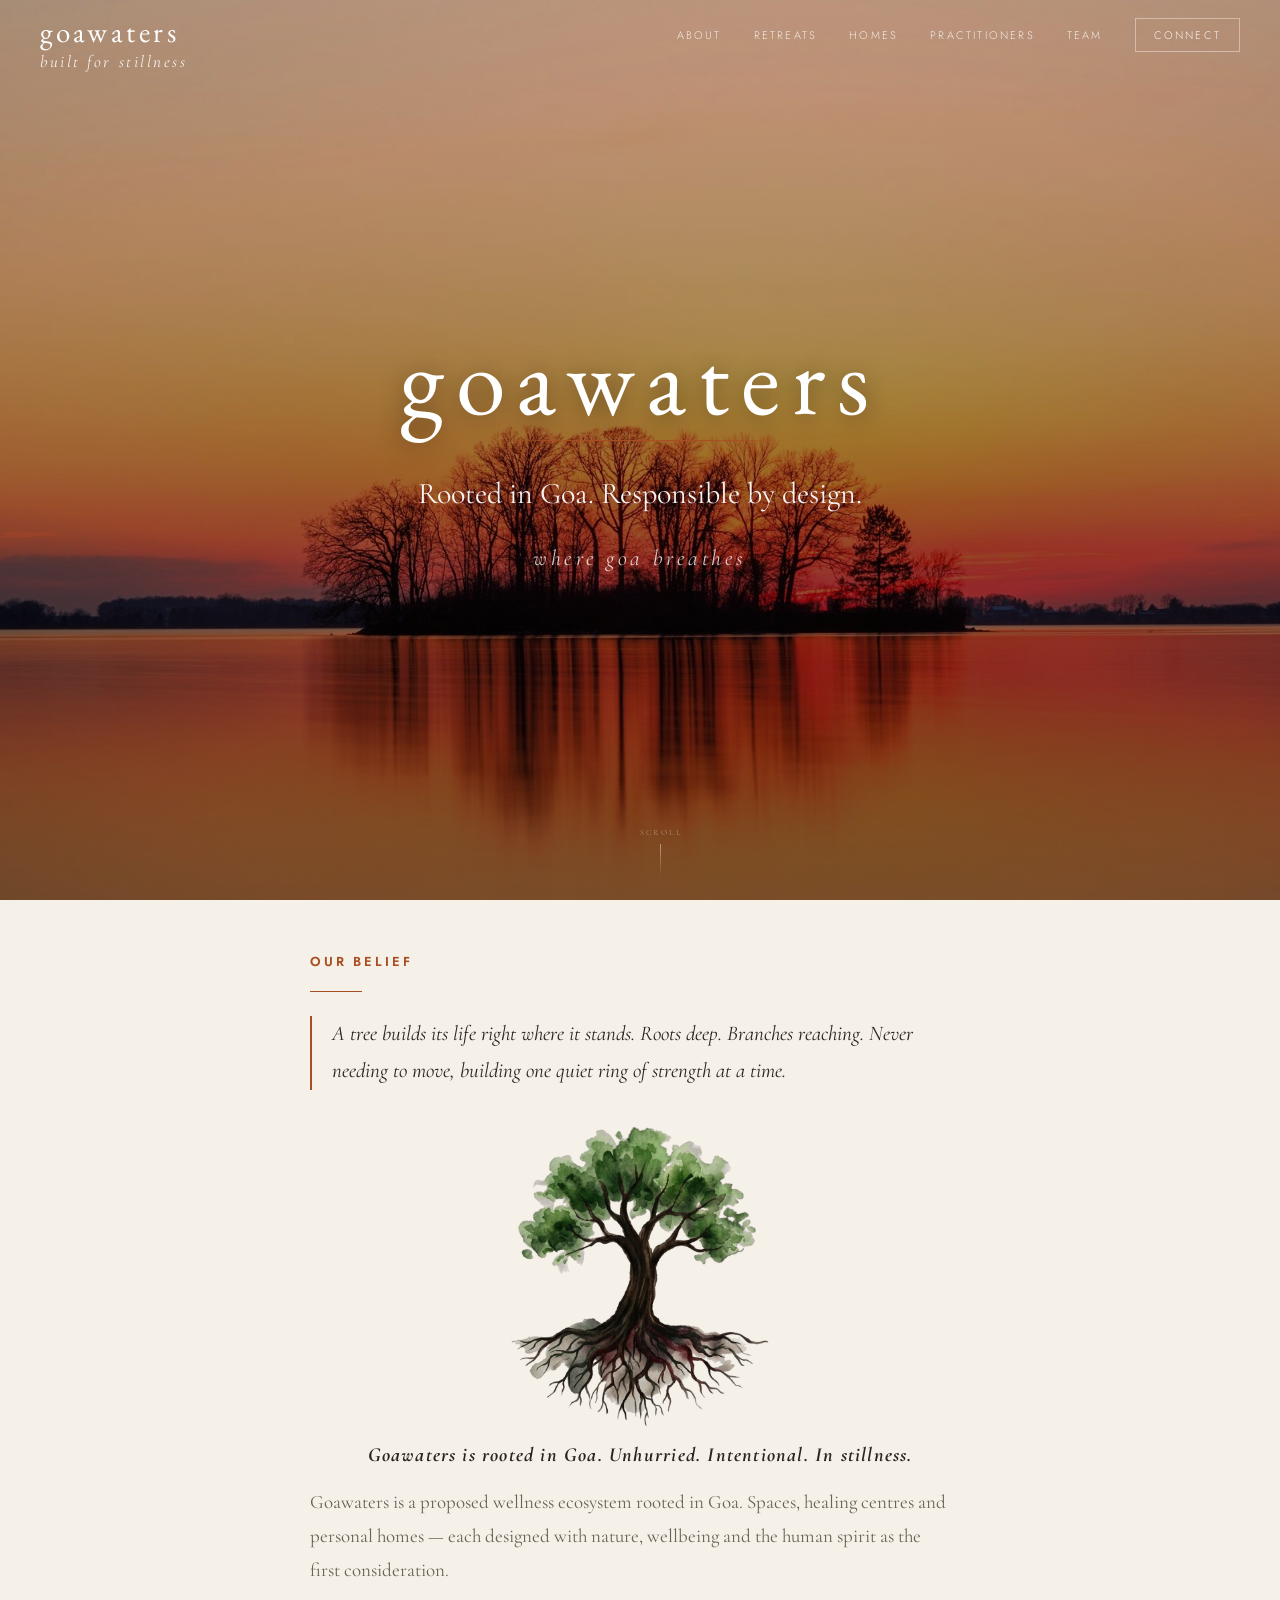
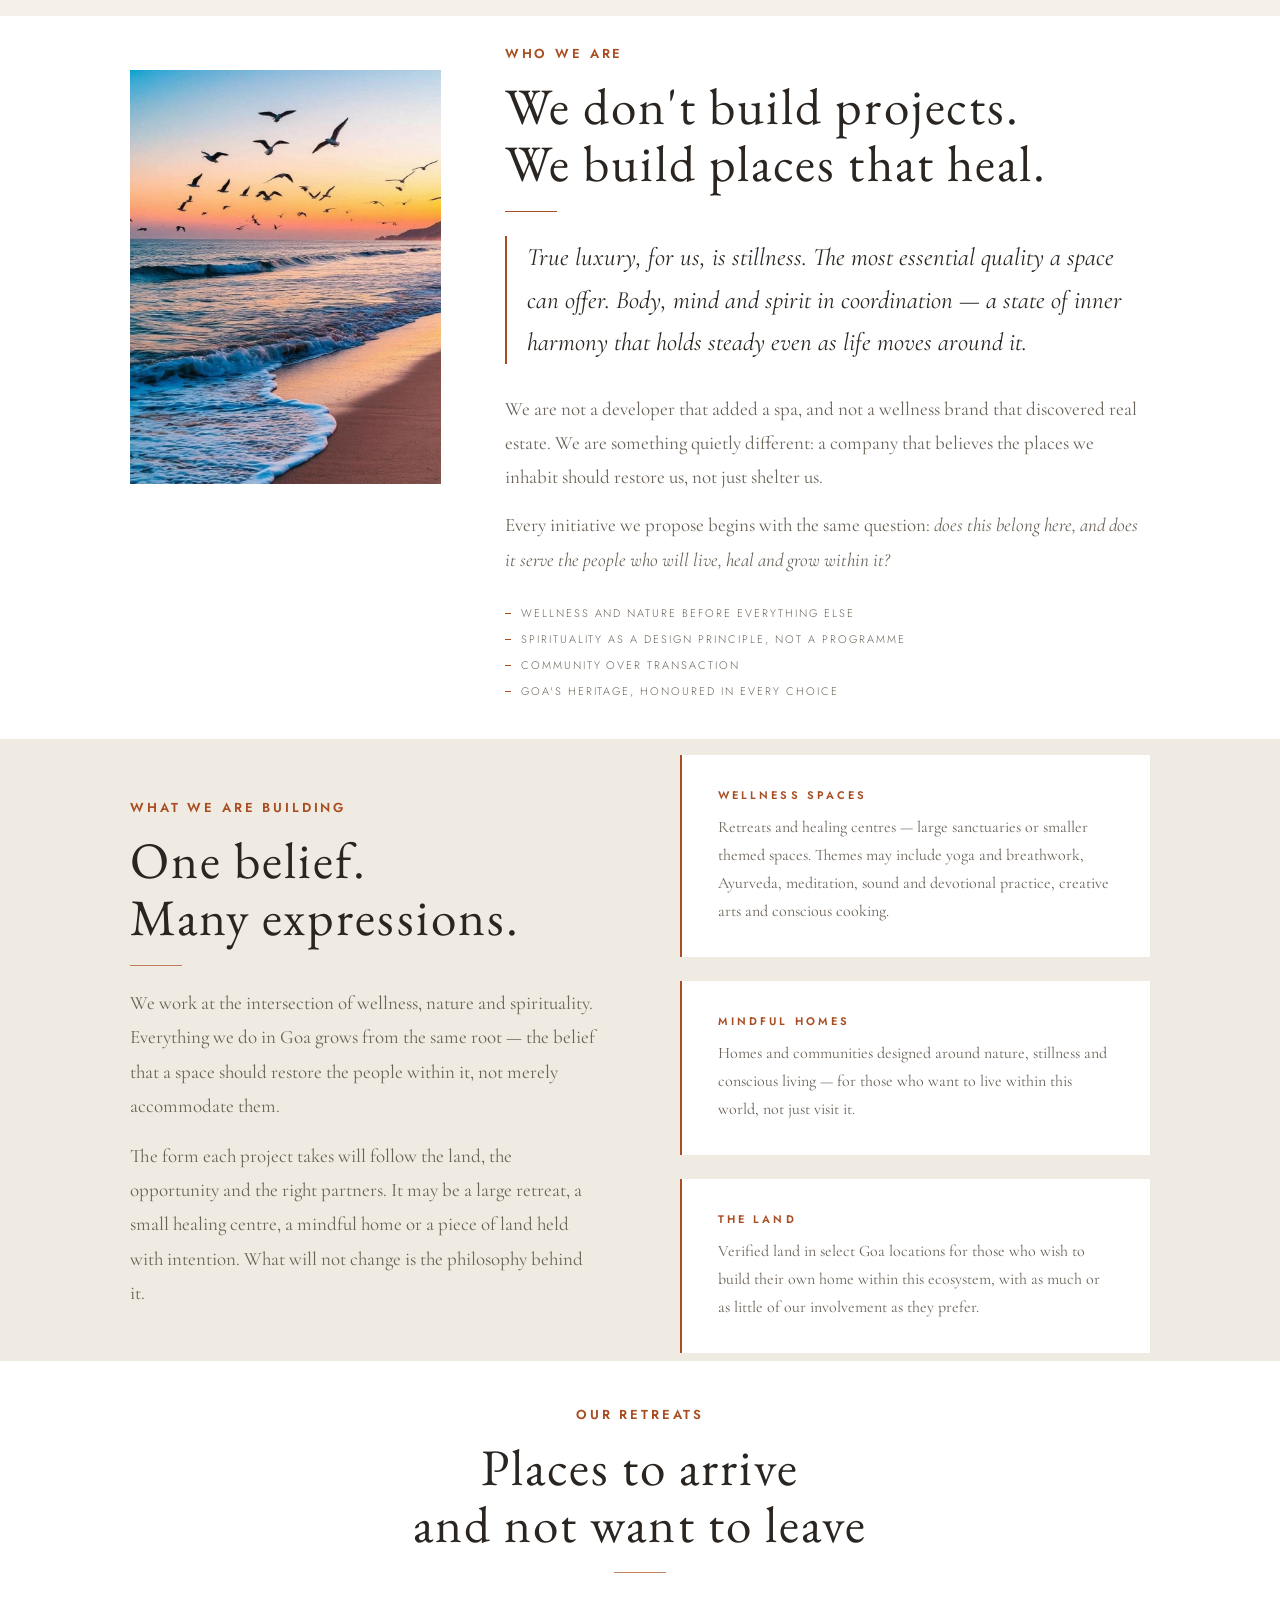
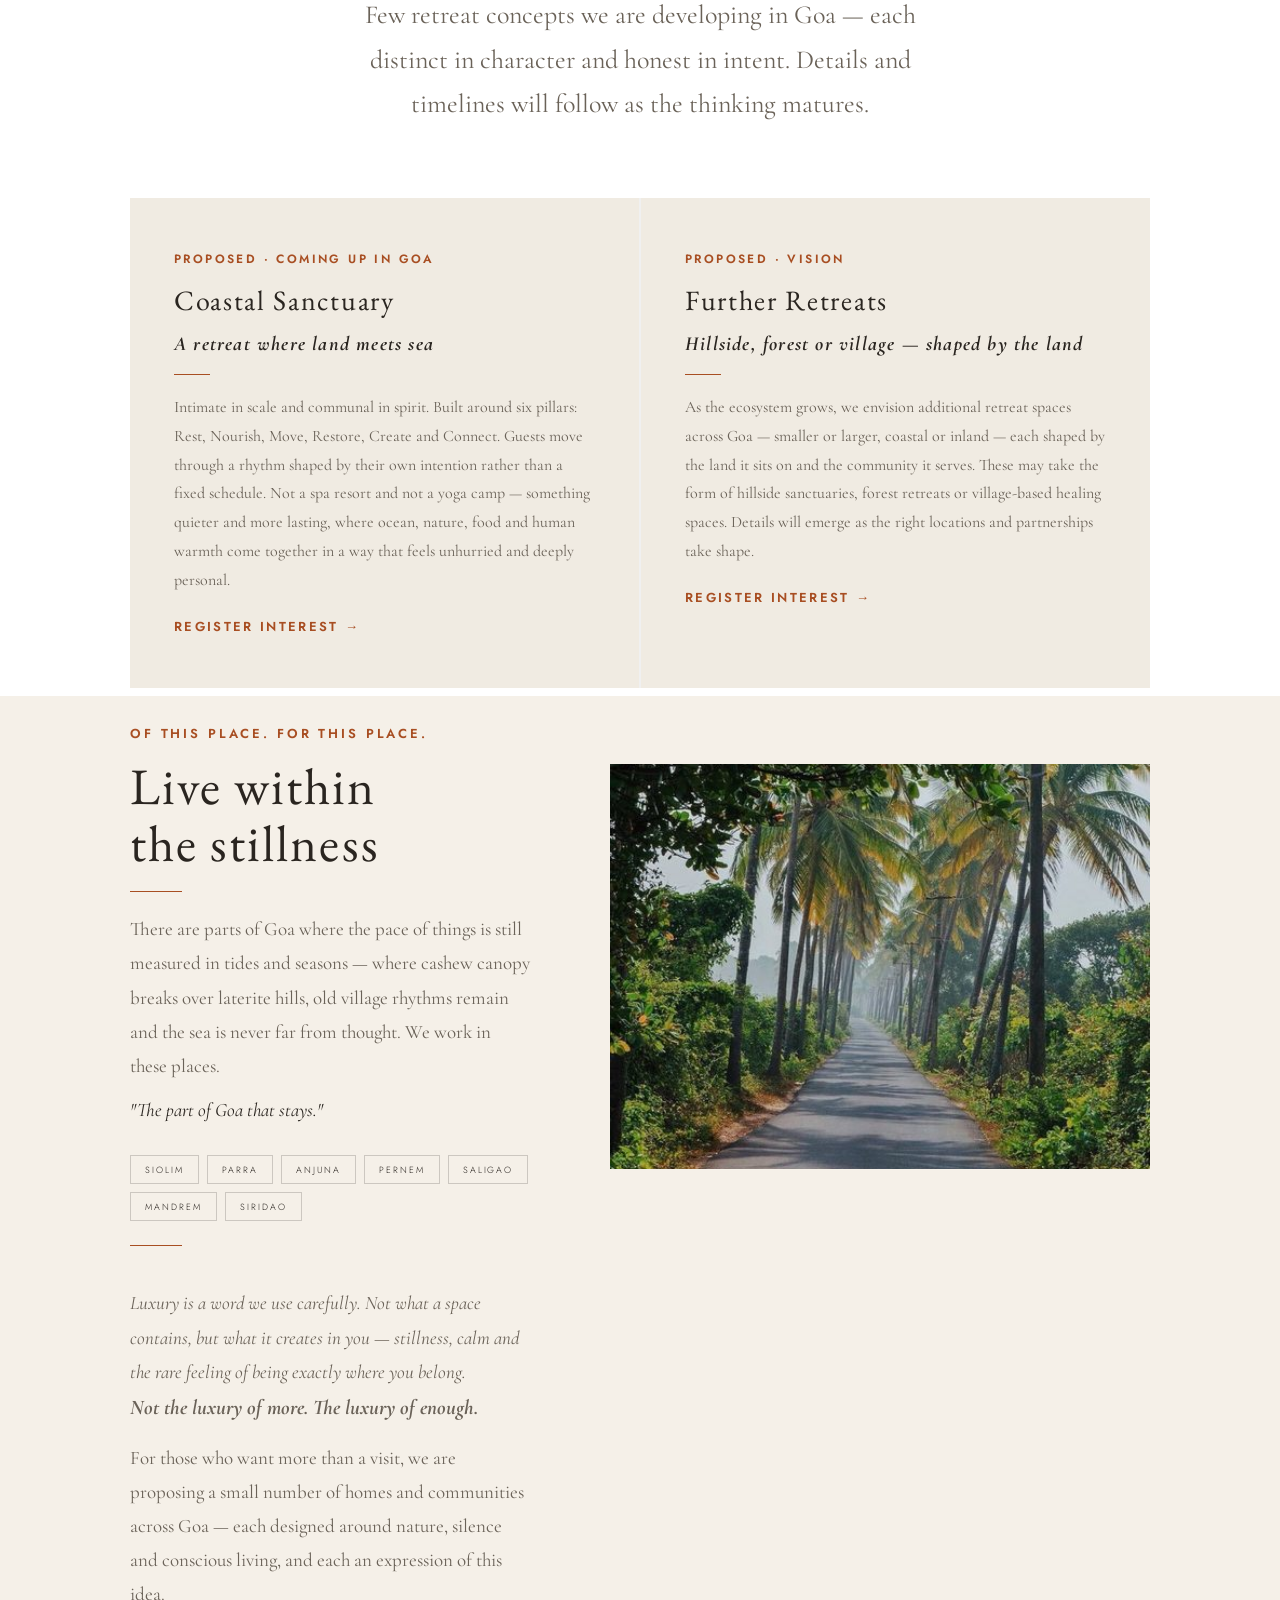
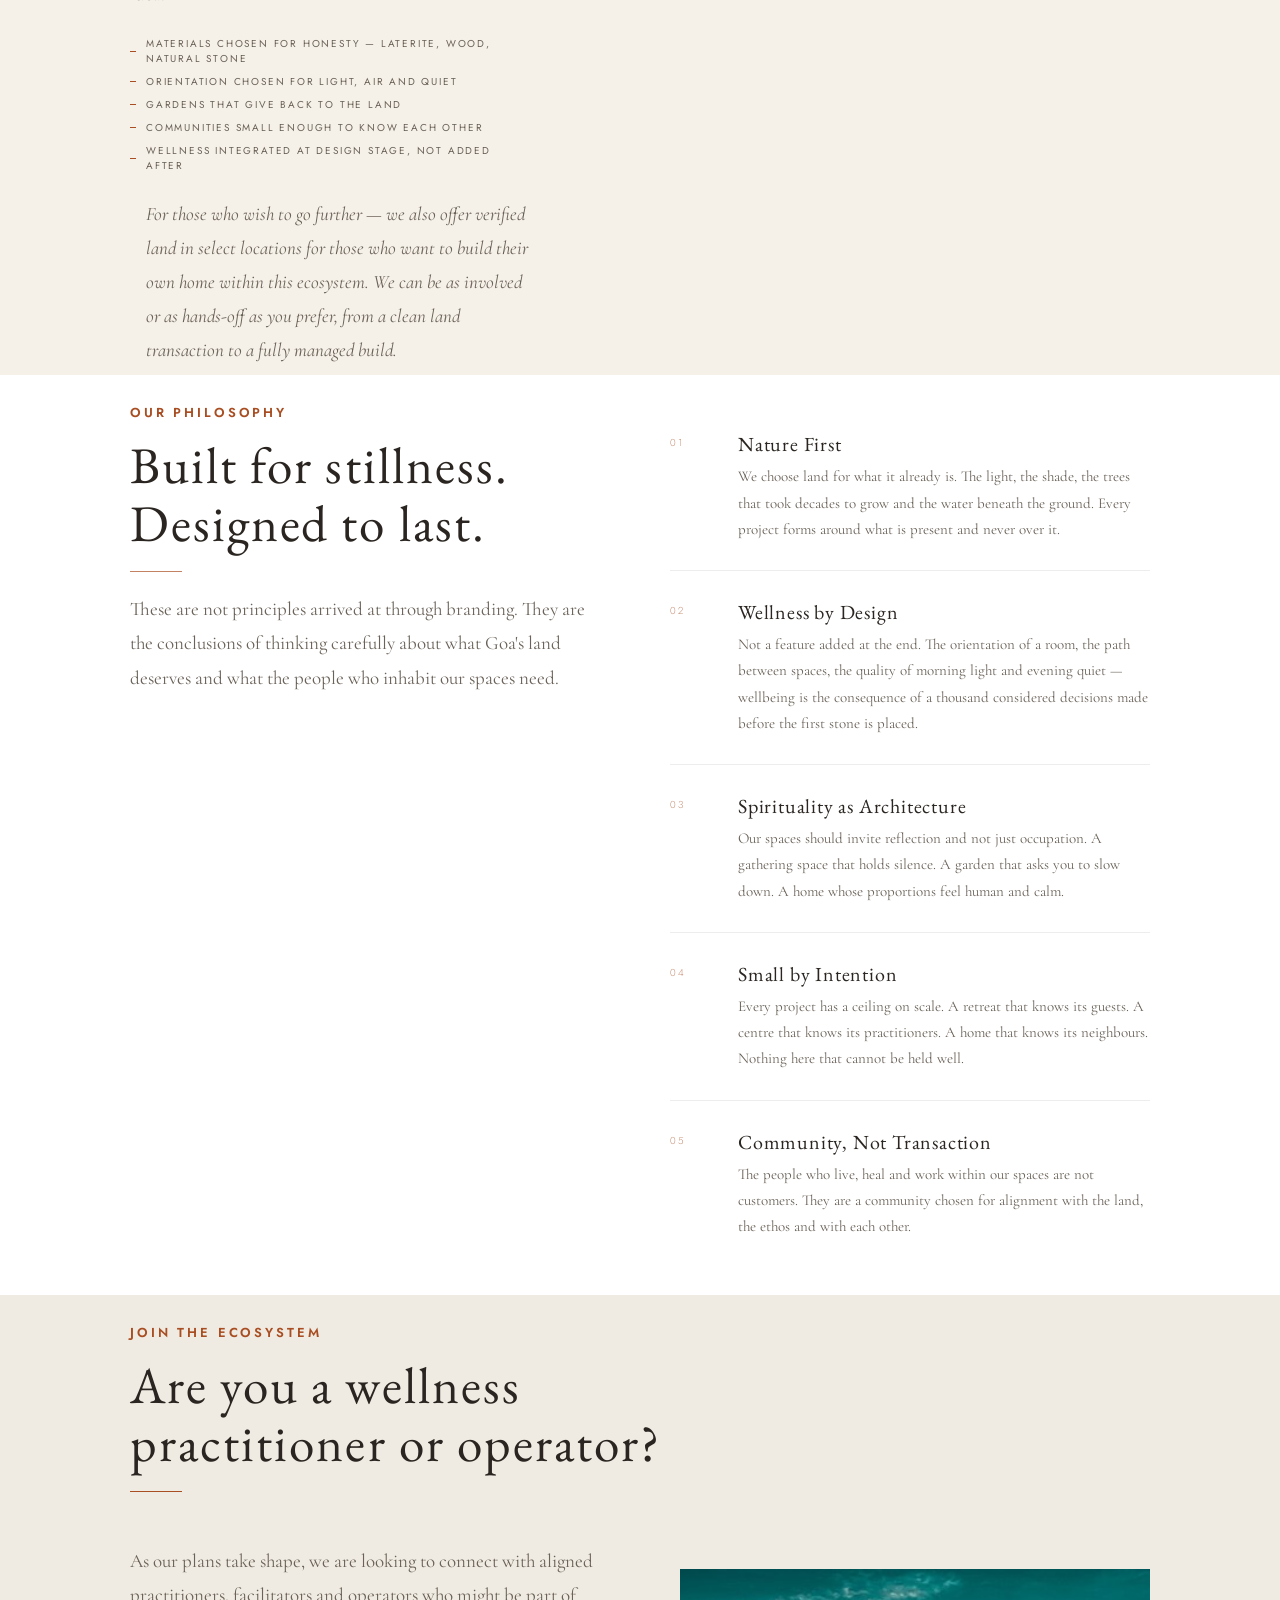
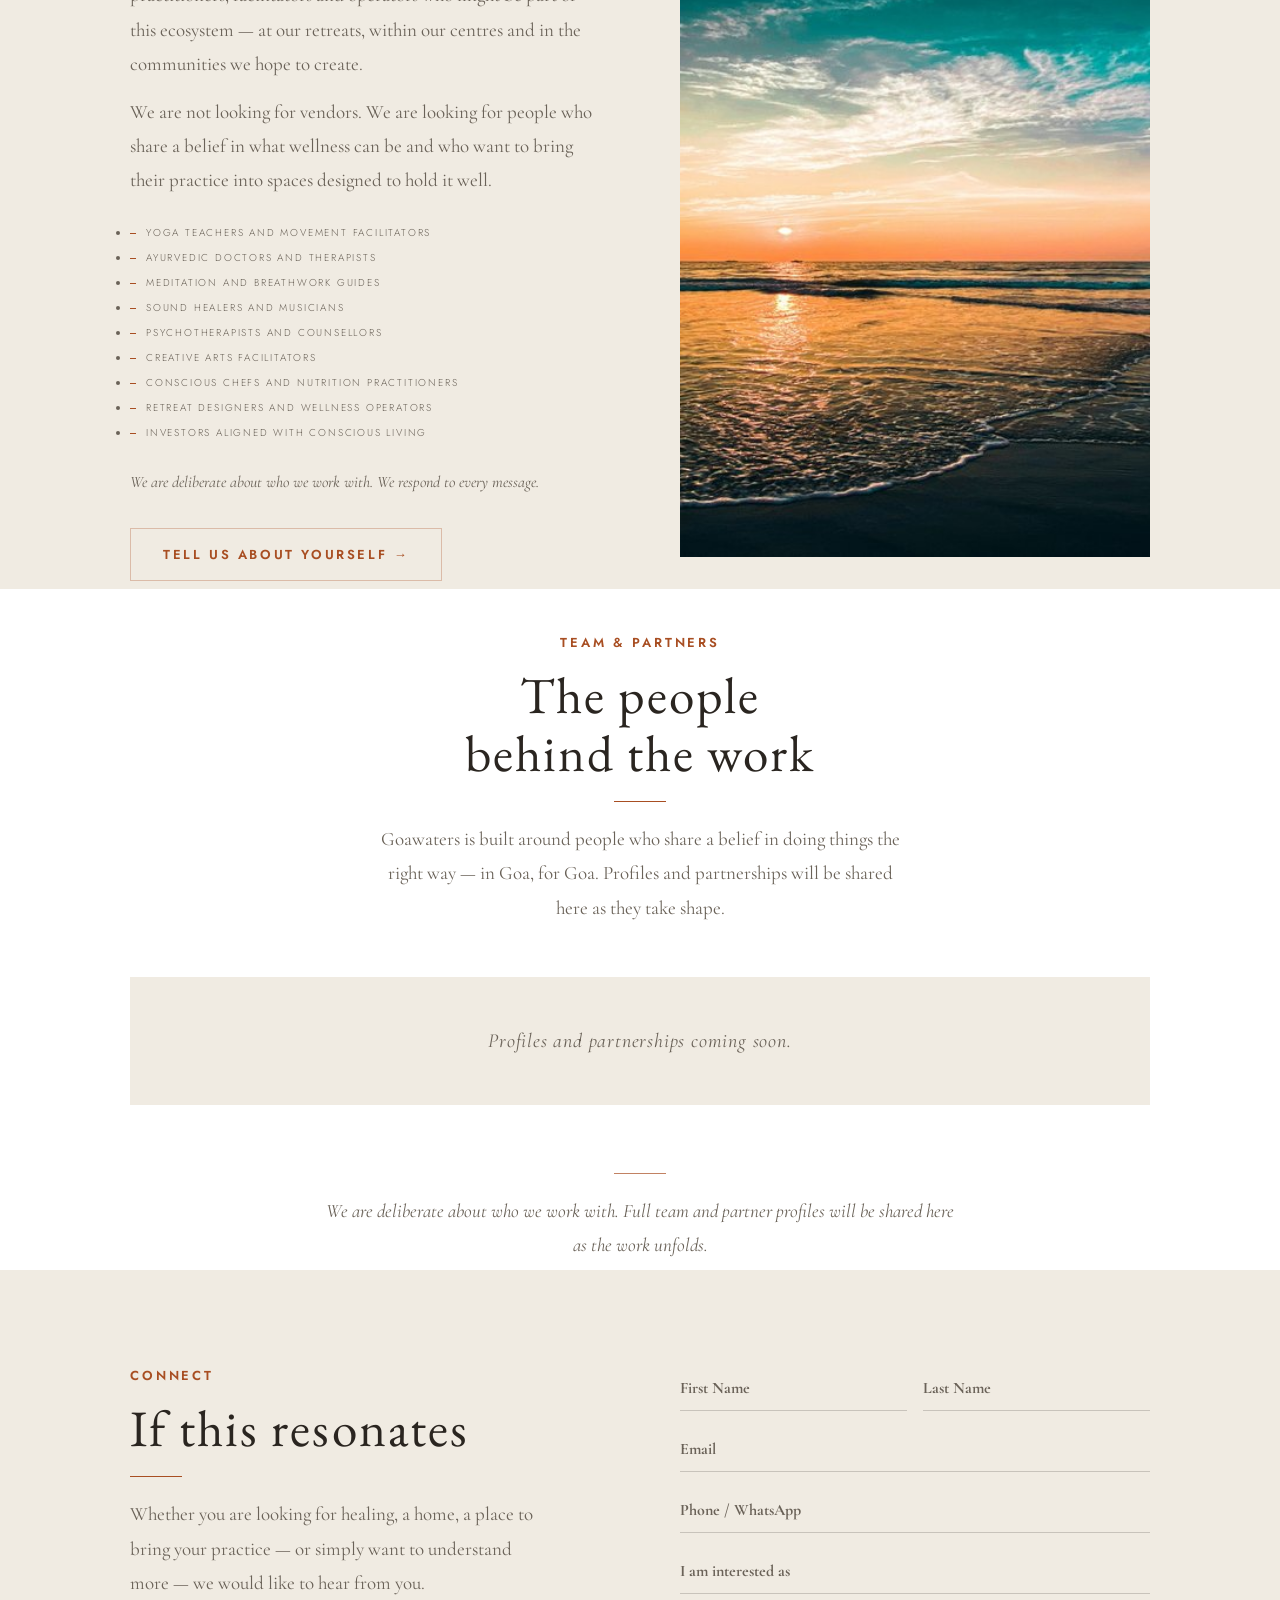
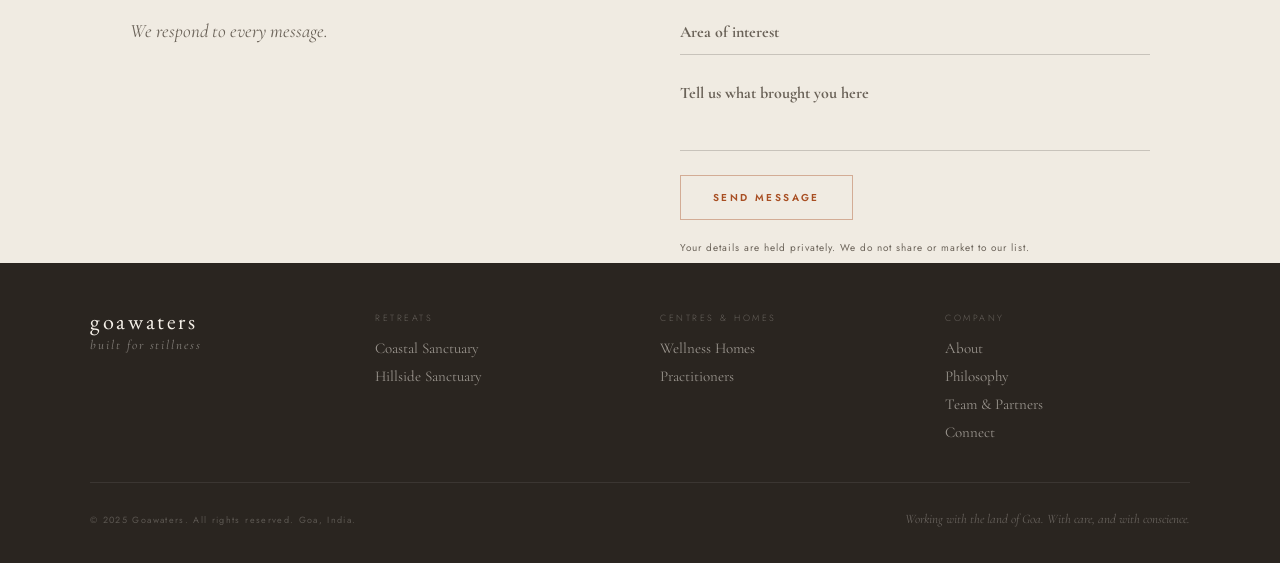
==== commit bc748a05: "Luxury quote larger + bold; home features semi-bold (500)" ====
--- a/index.html
+++ b/index.html
@@ -410,14 +410,14 @@
           <span class="loc-tag">Siridao</span>
         </div>
         <span class="rule fi d3" style="margin-top:24px"></span>
-        <p class="para fi d3" style="margin-top:20px;font-style:italic">Luxury is a word we use carefully. Not what a space contains, but what it creates in you — stillness, calm and the rare feeling of being exactly where you belong.<br>Not the luxury of more. The luxury of enough.</p>
+        <p class="para fi d3" style="margin-top:20px;font-style:italic">Luxury is a word we use carefully. Not what a space contains, but what it creates in you — stillness, calm and the rare feeling of being exactly where you belong.<br><strong style="font-size:1.1em">Not the luxury of more. The luxury of enough.</strong></p>
         <p class="para fi d3" style="margin-top:14px">For those who want more than a visit, we are proposing a small number of homes and communities across Goa — each designed around nature, silence and conscious living, and each an expression of this idea.</p>
         <div class="home-features fi d3">
-          <div class="home-feature">Materials chosen for honesty — laterite, wood, natural stone</div>
-          <div class="home-feature">Orientation chosen for light, air and quiet</div>
-          <div class="home-feature">Gardens that give back to the land</div>
-          <div class="home-feature">Communities small enough to know each other</div>
-          <div class="home-feature">Wellness integrated at design stage, not added after</div>
+          <div class="home-feature" style="font-weight:500">Materials chosen for honesty — laterite, wood, natural stone</div>
+          <div class="home-feature" style="font-weight:500">Orientation chosen for light, air and quiet</div>
+          <div class="home-feature" style="font-weight:500">Gardens that give back to the land</div>
+          <div class="home-feature" style="font-weight:500">Communities small enough to know each other</div>
+          <div class="home-feature" style="font-weight:500">Wellness integrated at design stage, not added after</div>
         </div>
         <p class="para fi d4" style="margin-top:24px;font-style:italic;padding-left:16px">For those who wish to go further — we also offer verified land in select locations for those who want to build their own home within this ecosystem. We can be as involved or as hands-off as you prefer, from a clean land transaction to a fully managed build.</p>
       </div>
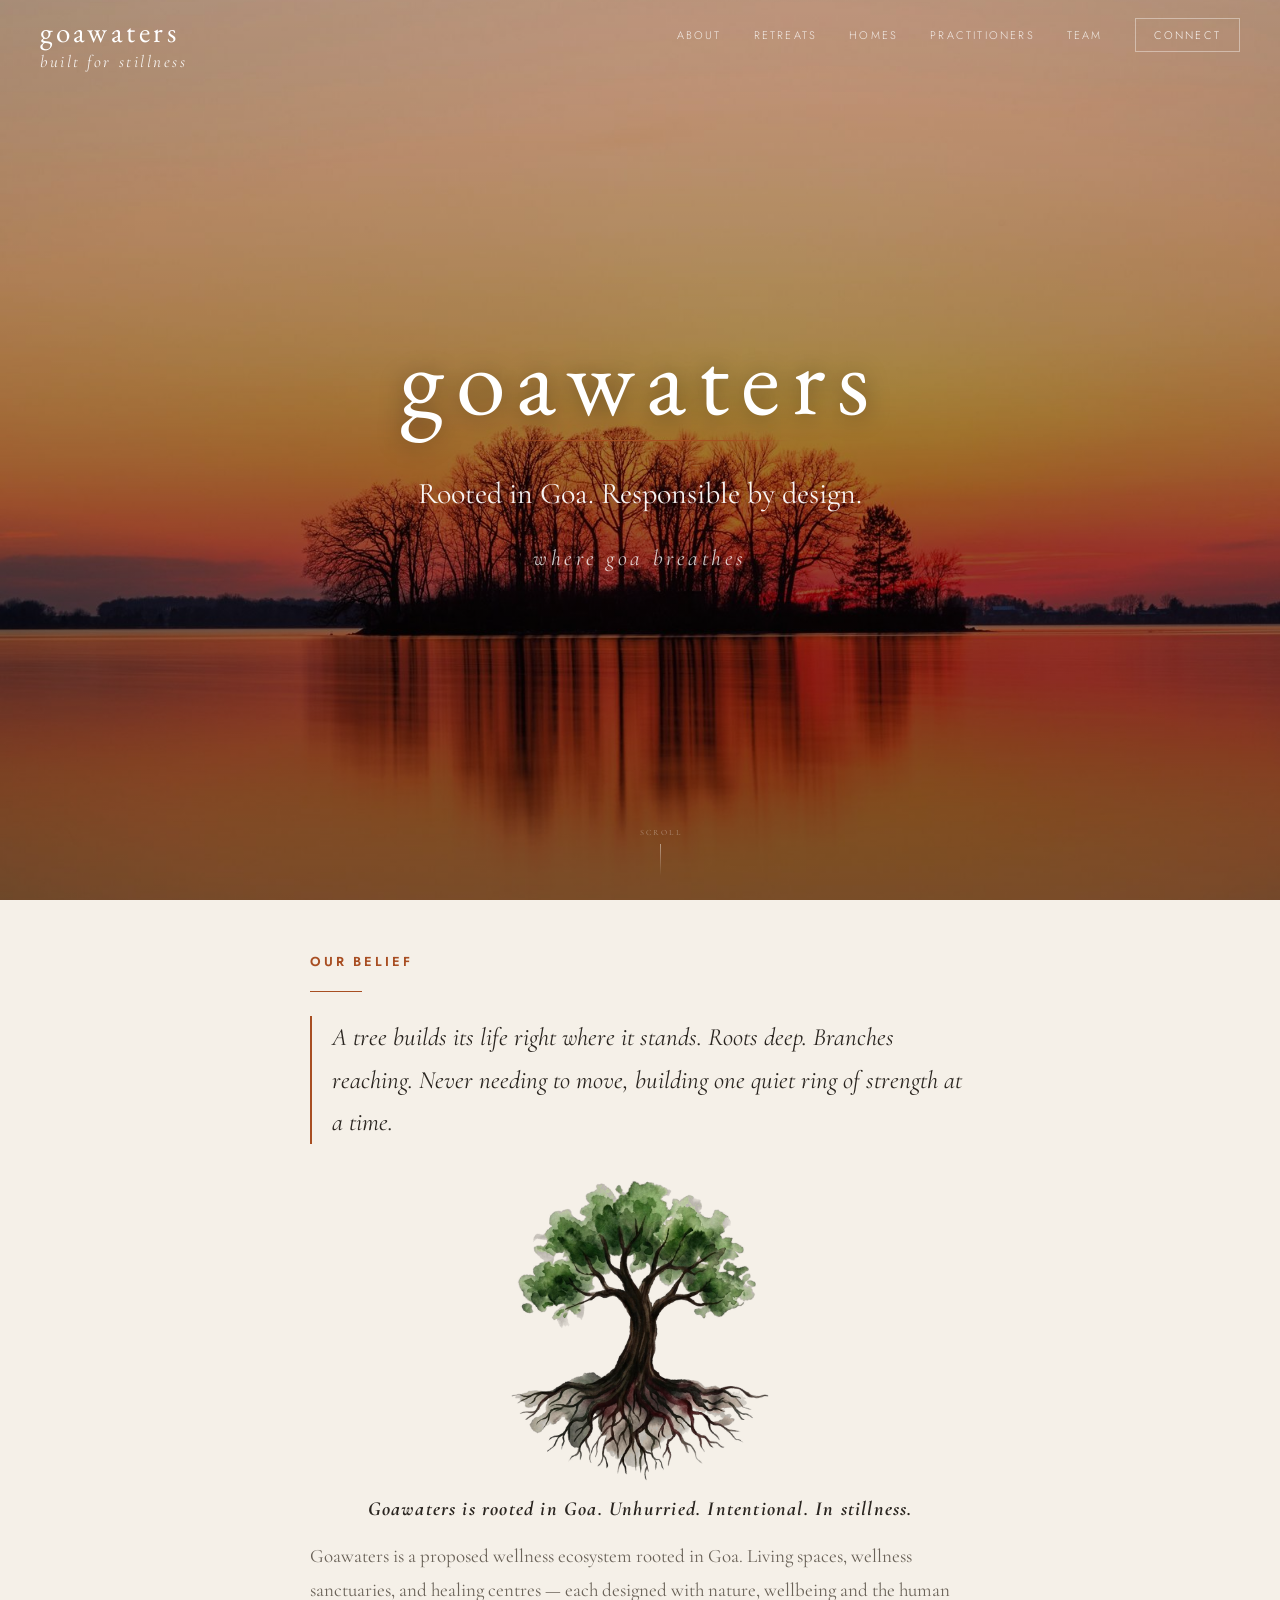
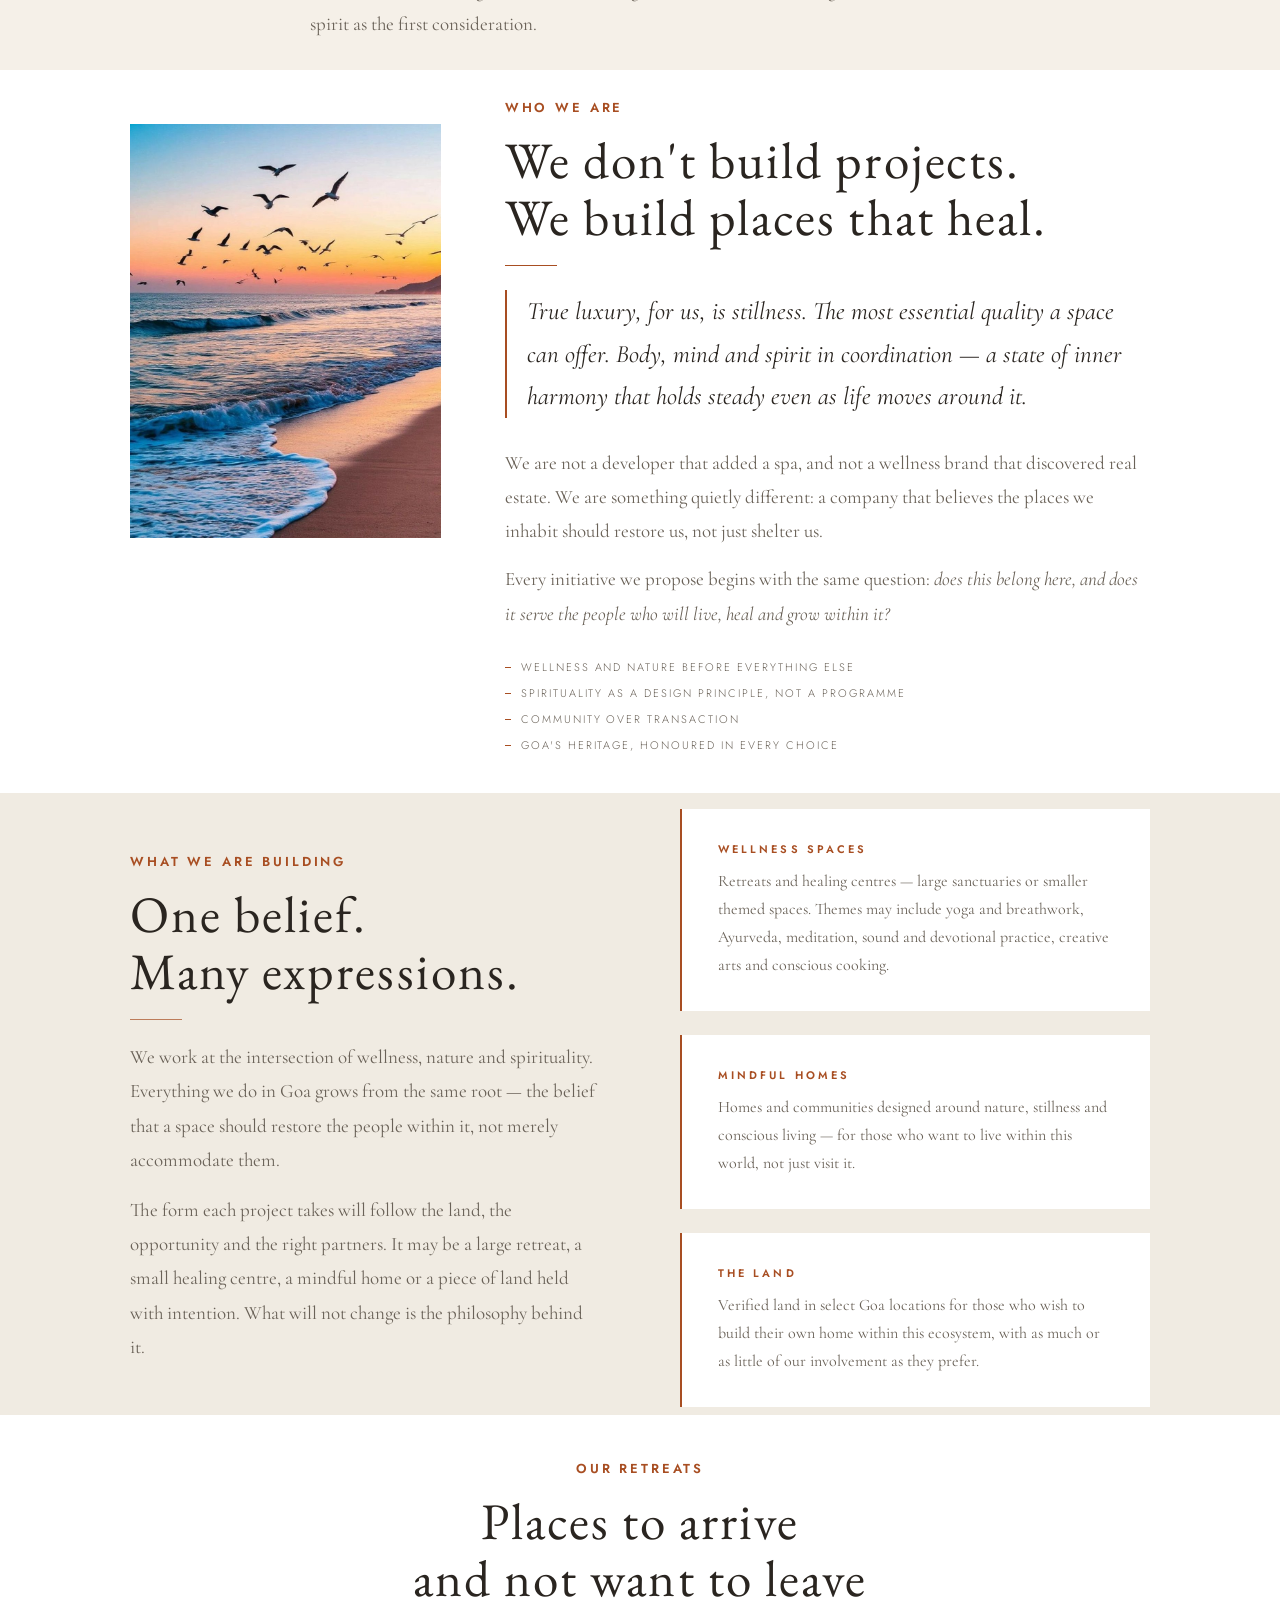
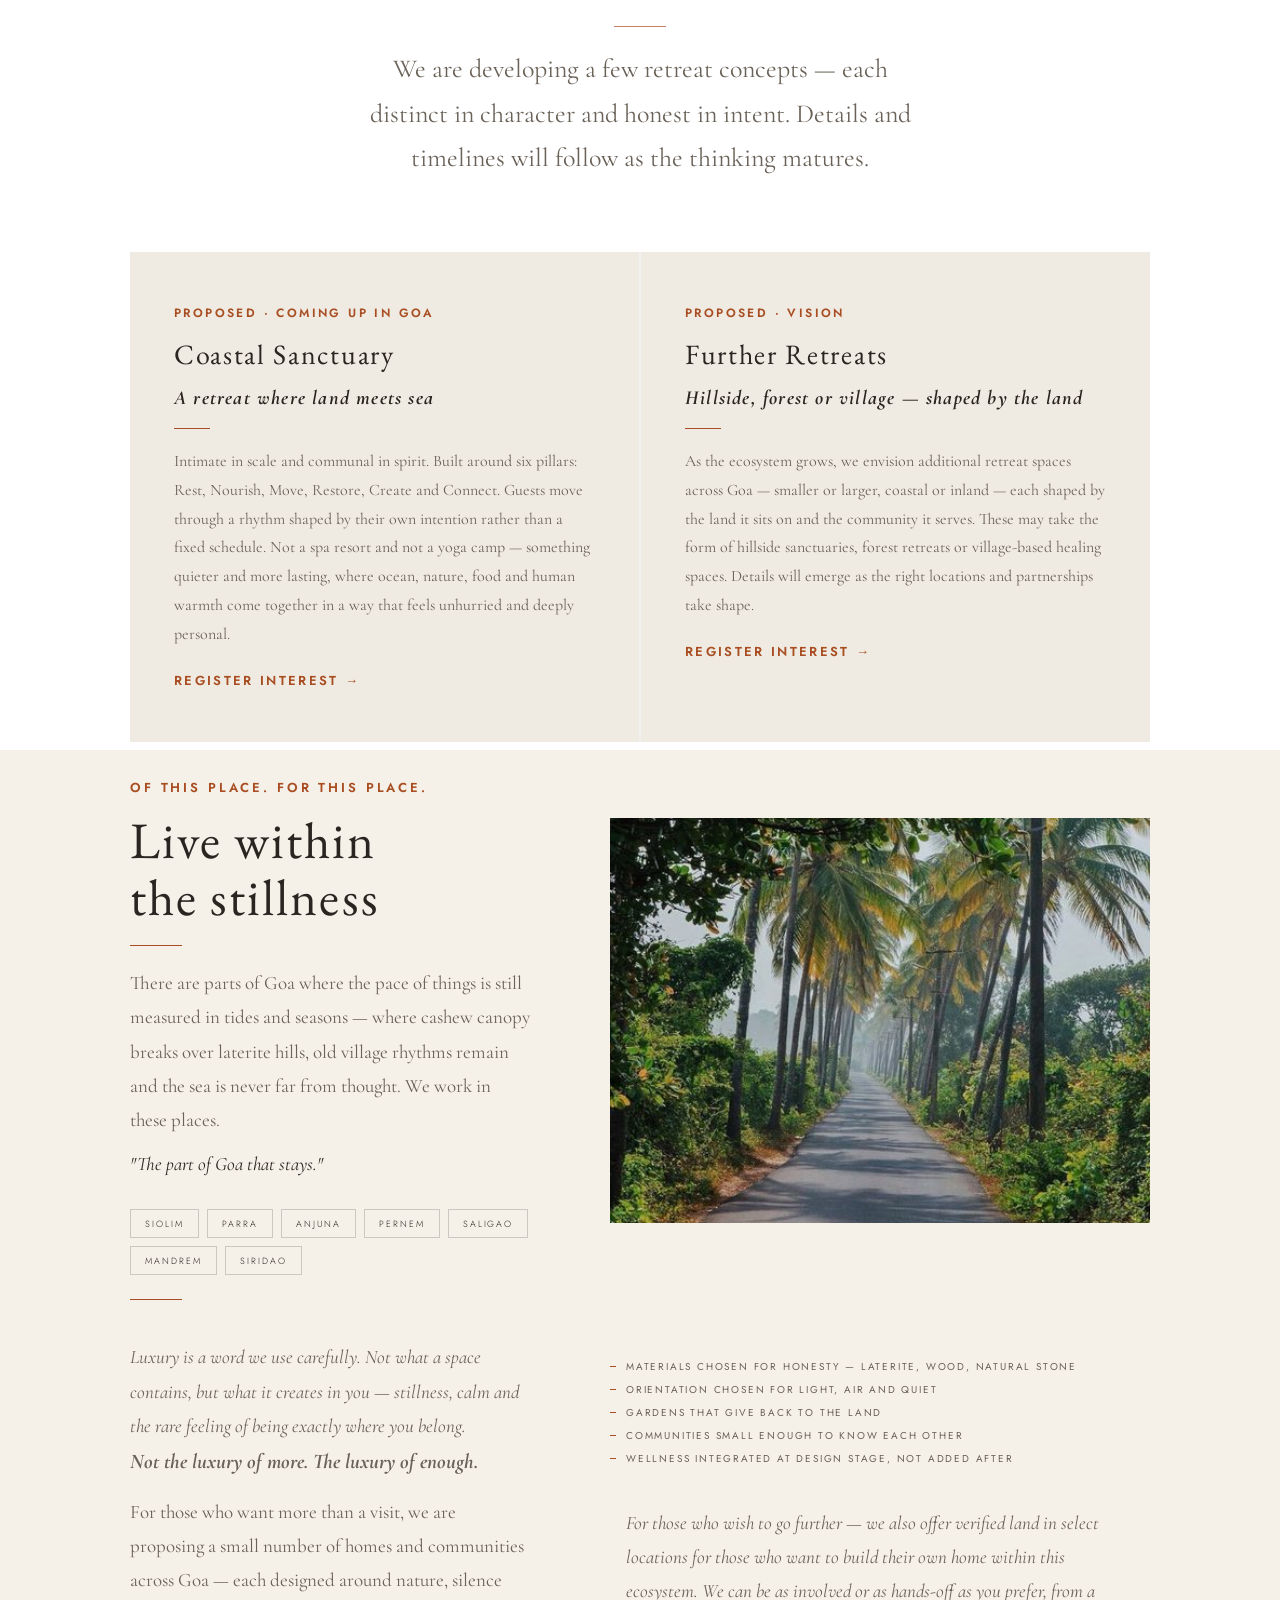
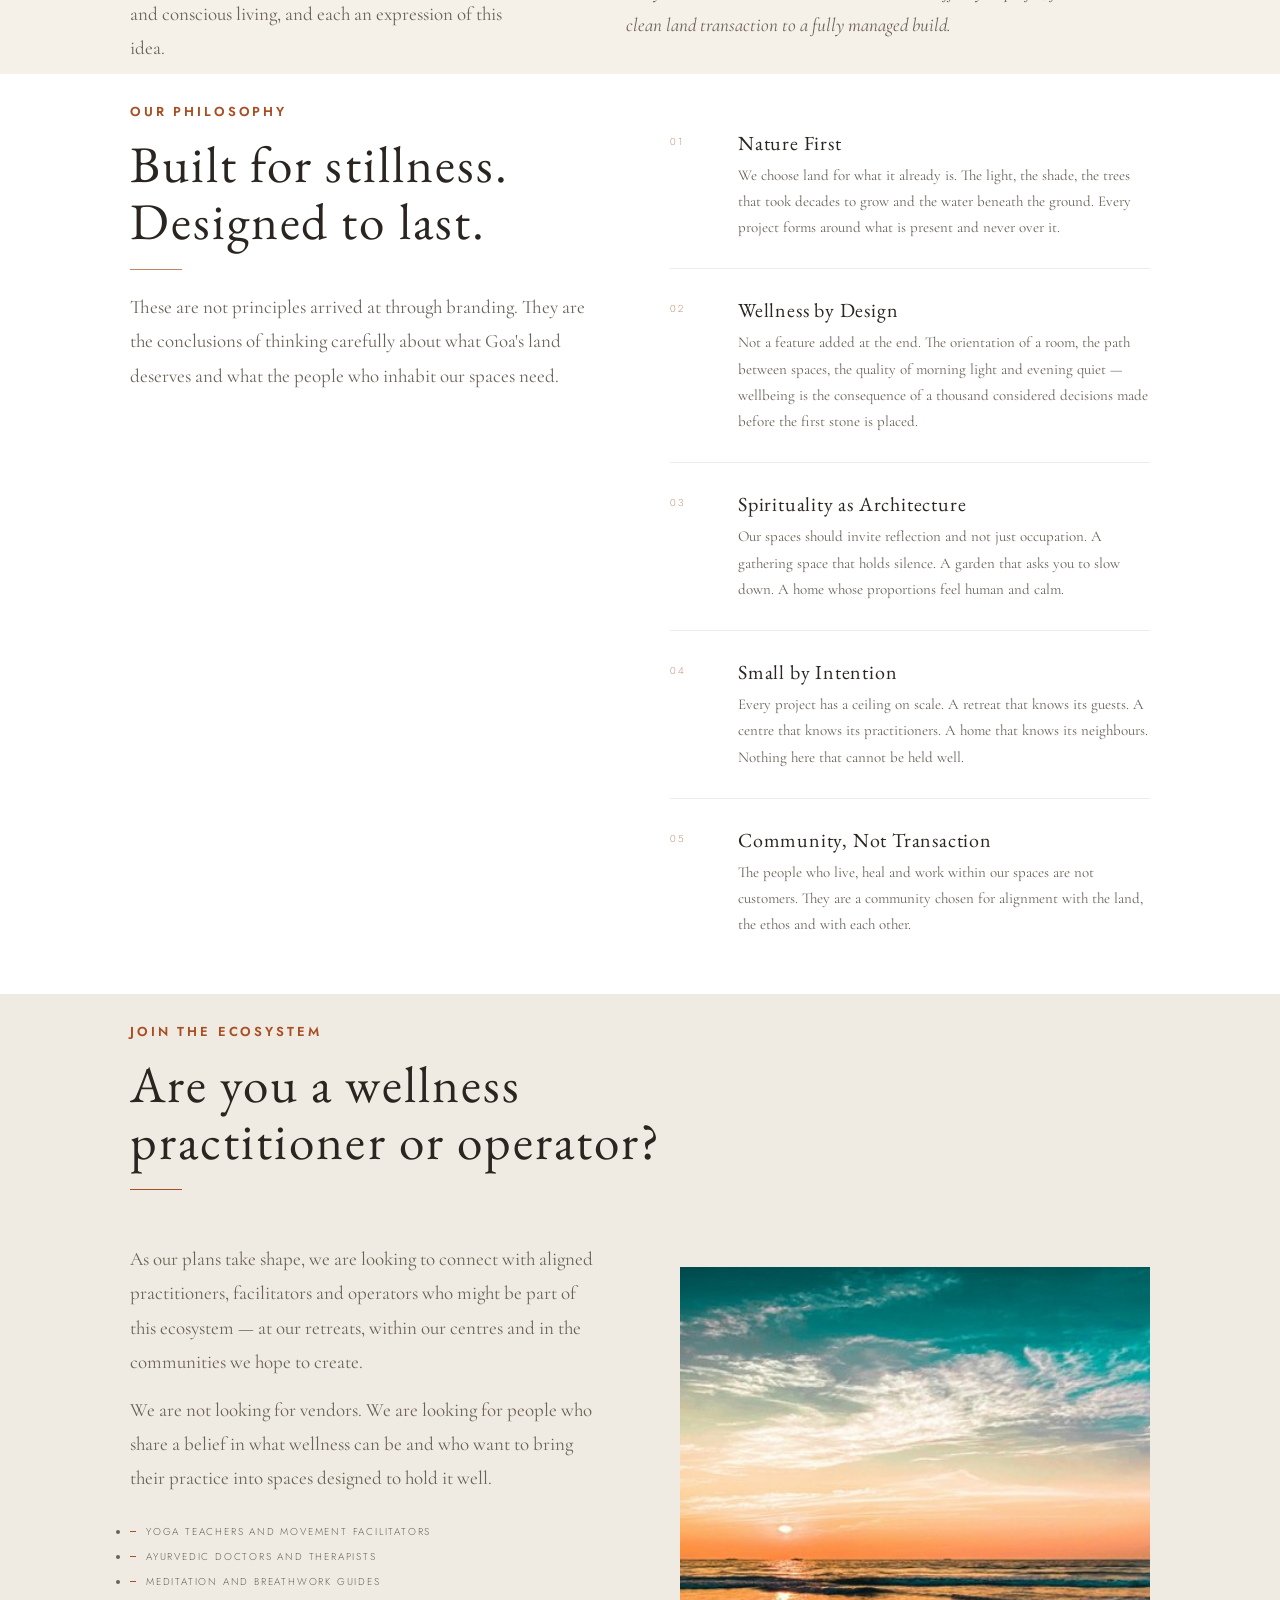
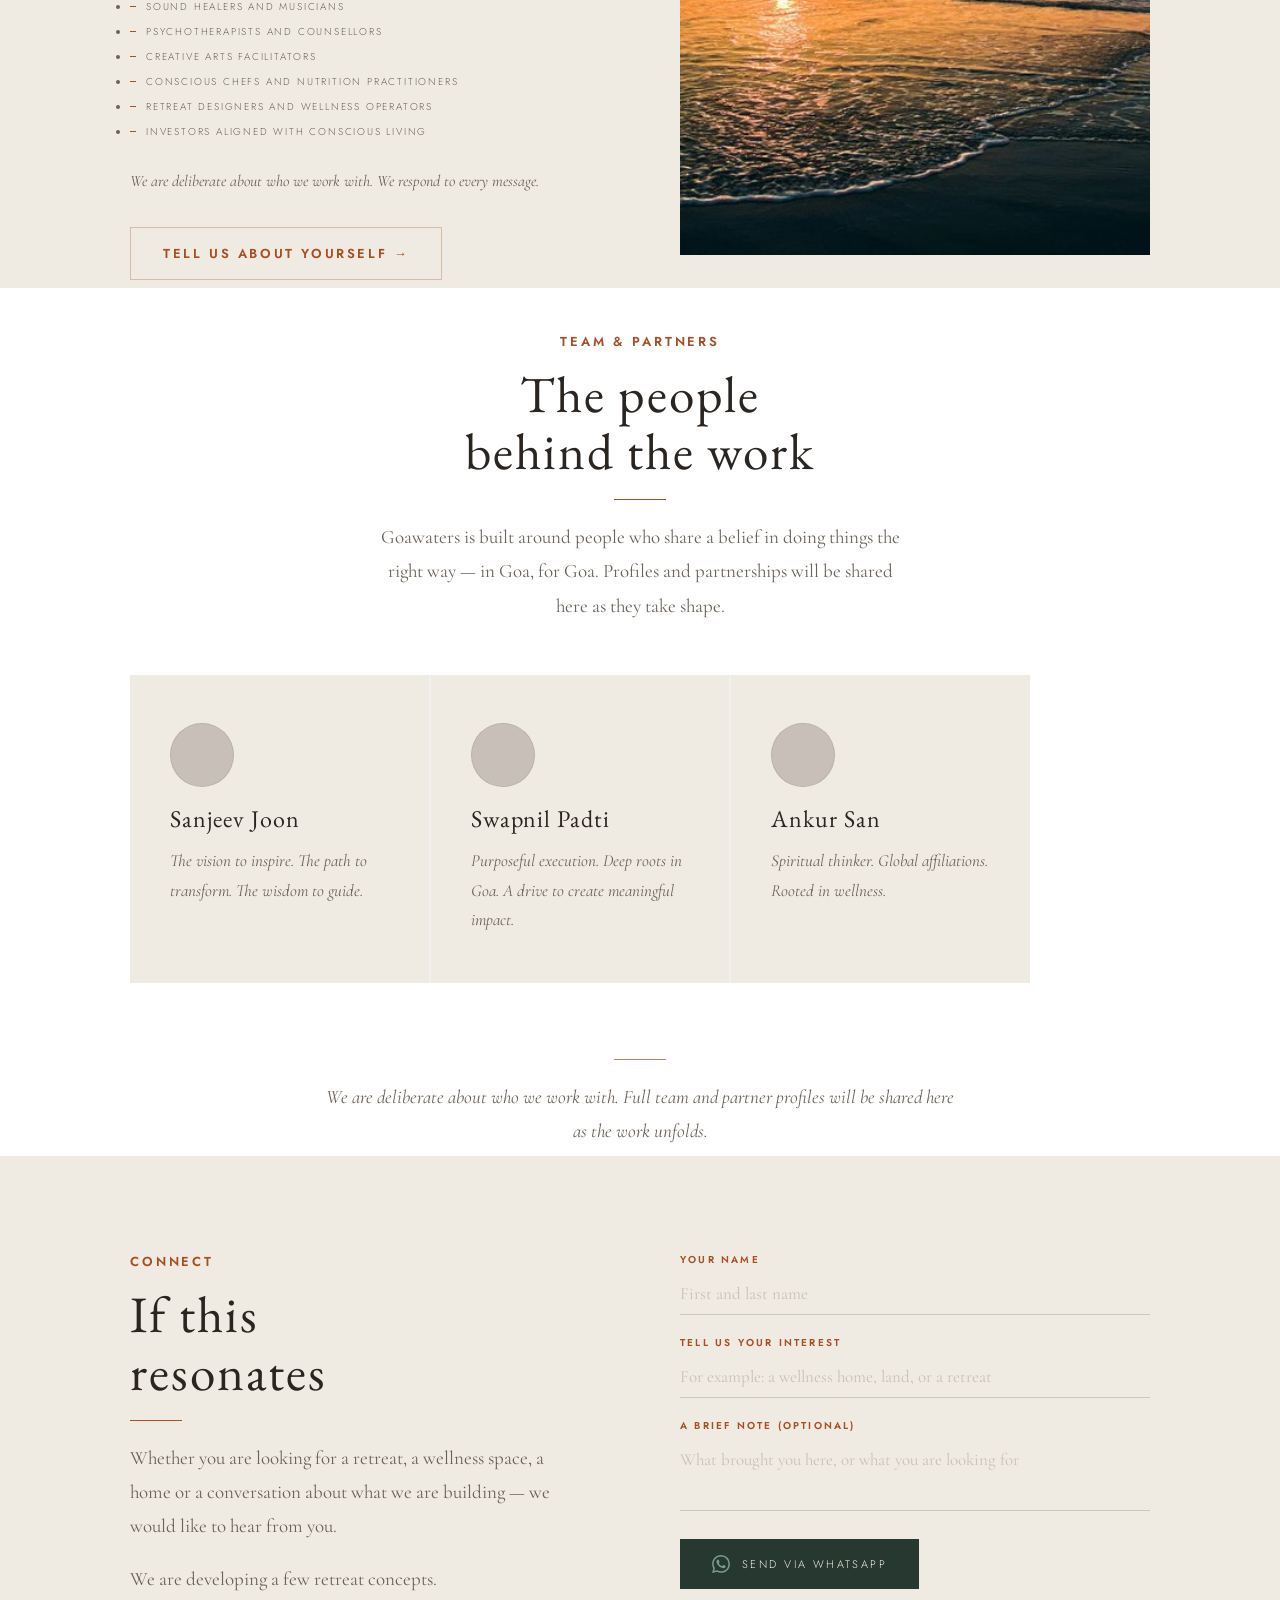
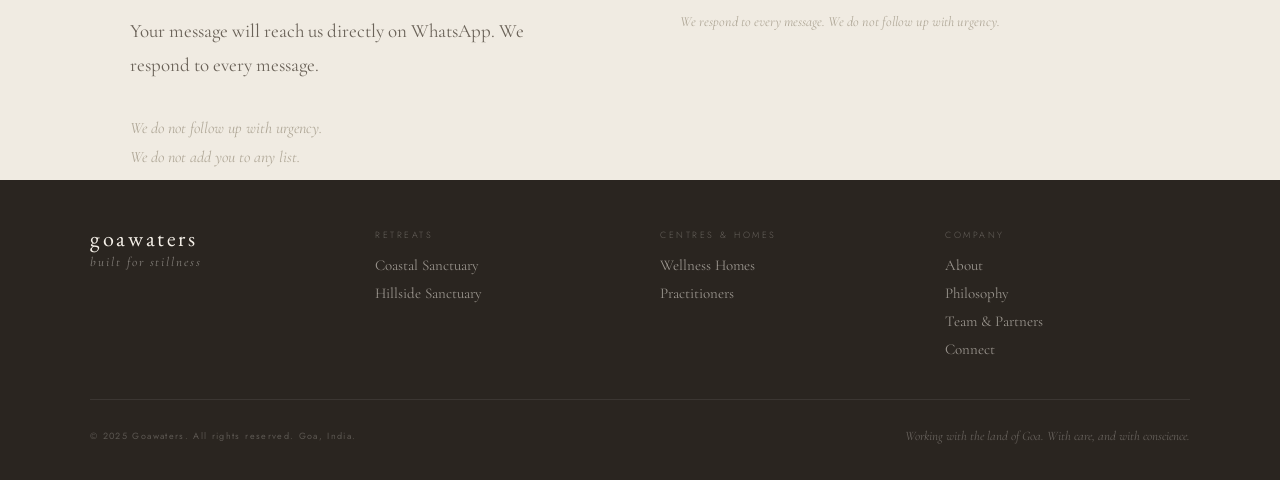
==== commit 3a579e5c: "Add team profiles; rebuild Connect form for WhatsApp; update belief + retreat copy" ====
--- a/index.html
+++ b/index.html
@@ -122,7 +122,10 @@
 #homes{padding:28px 0 8px;background:var(--cream)}
 .homes-grid{display:grid;grid-template-columns:1fr 1.35fr;gap:80px;align-items:start}
 .home-text .para{max-width:520px}
-.home-features{display:flex;flex-direction:column;gap:8px;margin-top:24px}
+.home-features{display:flex;flex-direction:column;gap:8px;margin-top:136px}
+@media(min-width:861px) and (max-width:1200px){
+  .home-features{margin-top:108px}
+}
 .home-feature{font-family:'Jost',sans-serif;font-weight:300;font-size:10px;letter-spacing:.18em;text-transform:uppercase;color:var(--grey);padding-left:16px;position:relative}
 .home-feature::before{content:'';position:absolute;left:0;top:50%;width:6px;height:1px;background:var(--red)}
 .home-locations{margin-top:40px;padding:32px;background:#fff;border-left:2px solid var(--red)}
@@ -131,8 +134,16 @@
 .home-disclaimer{font-family:'Jost',sans-serif;font-size:9px;letter-spacing:.1em;color:var(--sand);margin-top:8px}
 .home-img{margin-top:40px}
 .home-img img{width:100%;height:auto;display:block;aspect-ratio:4/3;object-fit:cover}
+.home-side{display:flex;flex-direction:column;gap:0}
+.home-tail{font-family:'Cormorant Garamond',serif;font-size:clamp(16px,1.6vw,19px);line-height:1.8;color:var(--grey);max-width:520px;margin-top:40px;font-style:italic;padding-left:16px}
 @media(max-width:860px){
   .home-img{margin-top:12px}
+  .homes-grid{display:flex;flex-direction:column;gap:0;align-items:stretch}
+  .home-side{display:contents}
+  .home-text{order:1}
+  .home-features{order:2;margin-top:24px}
+  .home-tail{order:3;margin-top:24px}
+  .home-img{order:4;margin-top:92px}
 }
 
 /* PHILOSOPHY */
@@ -174,25 +185,36 @@
 /* TEAM */
 #team{padding:44px 0 8px;background:#fff}
 .team-intro{text-align:center;margin-bottom:52px}
-.team-placeholder{background:var(--stone);padding:52px 40px;text-align:center;margin-bottom:40px}
-.team-coming{font-family:'Cormorant Garamond',serif;font-style:italic;font-size:20px;color:var(--grey);letter-spacing:.04em}
 .team-note{padding-top:8px;text-align:center}
+
+/* TEAM PROFILES */
+.team-profiles{display:grid;grid-template-columns:1fr 1fr 1fr;gap:2px;background:rgba(0,0,0,.06);margin:40px 0 48px;max-width:900px}
+.team-profile{background:var(--stone);padding:48px 40px;display:flex;flex-direction:column;gap:12px}
+.team-avatar{width:64px;height:64px;border-radius:50%;background:var(--sand);border:1px solid rgba(0,0,0,.08);margin-bottom:4px}
+.team-name{font-family:'EB Garamond',serif;font-size:24px;letter-spacing:.04em;color:var(--charcoal)}
+.team-bio{font-family:'Cormorant Garamond',serif;font-style:italic;font-size:17px;line-height:1.75;color:var(--grey)}
 
 /* CONNECT */
 #connect{padding:44px 0 8px;background:var(--stone)}
 .connect-grid{display:grid;grid-template-columns:1fr 1fr;gap:80px;align-items:start;margin-top:52px}
 .connect-text .para{max-width:420px}
-form{display:flex;flex-direction:column;gap:16px}
-input,select,textarea{width:100%;background:transparent;border:none;border-bottom:1px solid rgba(42,37,32,.2);padding:12px 0;font-family:'Cormorant Garamond',serif;font-size:16px;font-weight:600;color:var(--charcoal);outline:none;transition:border-color .3s}
-input:focus,select:focus,textarea:focus{border-bottom-color:var(--red)}
-input::placeholder,textarea::placeholder{color:var(--grey);font-weight:600}
-select{color:var(--grey);font-weight:600;appearance:none;cursor:pointer}
-textarea{resize:none;height:80px}
-.form-row{display:grid;grid-template-columns:1fr 1fr;gap:16px}
-.submit-btn{margin-top:8px;background:transparent;border:1px solid rgba(168,78,34,.4);padding:14px 32px;font-family:'Jost',sans-serif;font-weight:600;font-size:10px;letter-spacing:.24em;text-transform:uppercase;color:var(--red);cursor:pointer;transition:all .3s;align-self:flex-start}
-.submit-btn:hover{background:var(--red);color:#fff;border-color:var(--red)}
-.privacy{font-family:'Jost',sans-serif;font-size:10px;letter-spacing:.1em;color:var(--grey);margin-top:4px}
-.form-success{display:none;font-family:'Cormorant Garamond',serif;font-style:italic;font-size:18px;color:var(--grey)}
+
+/* Form */
+.connect-form{display:flex;flex-direction:column;gap:20px}
+.field{display:flex;flex-direction:column;gap:6px}
+.field label{font-family:'Jost',sans-serif;font-weight:600;font-size:10px;letter-spacing:.22em;text-transform:uppercase;color:var(--red)}
+.field input,.field select,.field textarea{width:100%;background:transparent;border:none;border-bottom:1px solid rgba(42,37,32,.18);padding:10px 0;font-family:'Cormorant Garamond',serif;font-size:17px;color:var(--charcoal);outline:none;transition:border-color .3s;appearance:none}
+.field input:focus,.field select:focus,.field textarea:focus{border-bottom-color:var(--red)}
+.field input::placeholder,.field textarea::placeholder{color:var(--sand)}
+.field textarea{resize:none;height:72px}
+
+.wa-btn{display:inline-flex;align-items:center;gap:12px;margin-top:8px;background:var(--forest);border:none;padding:16px 32px;font-family:'Jost',sans-serif;font-weight:300;font-size:11px;letter-spacing:.22em;text-transform:uppercase;color:var(--cream);cursor:pointer;transition:background .3s;align-self:flex-start}
+.wa-btn:hover{background:#1a2620}
+.wa-btn svg{width:18px;height:18px;fill:var(--sage);flex-shrink:0}
+
+.form-note{font-family:'Cormorant Garamond',serif;font-style:italic;font-size:14px;color:#B0A898;margin-top:4px}
+
+.form-success{display:none;font-family:'Cormorant Garamond',serif;font-style:italic;font-size:20px;color:var(--grey);line-height:1.7;padding:32px 0}
 
 /* FOOTER */
 footer{background:var(--charcoal);padding:48px 40px 36px}
@@ -219,7 +241,8 @@
   .how-principles{margin-top:12px}
   .goa-photos{height:300px}
   .footer-top{grid-template-columns:1fr 1fr}
-  .form-row{grid-template-columns:1fr}
+  .connect-grid{grid-template-columns:1fr;gap:40px}
+  .team-profiles{grid-template-columns:1fr}
 }
 
 /* HOME TEXT */
@@ -289,14 +312,14 @@
     <div class="belief-inner fi">
       <span class="label fi">Our Belief</span>
       <span class="rule fi d1"></span>
-      <div class="belief-statement fi d1">
+      <div class="belief-statement fi d1" style="font-size:clamp(20px,2.2vw,25px);line-height:1.7">
         A tree builds its life right where it stands. Roots deep. Branches reaching. Never needing to move, building one quiet ring of strength at a time.
       </div>
       <div class="belief-tree fi d2">
         <img src="images/Imagee.png" alt="Goawaters"/>
       </div>
       <div class="belief-bold fi d3">Goawaters is rooted in Goa. Unhurried. Intentional. In stillness.</div>
-      <p class="para fi d3" style="margin-bottom:28px">Goawaters is a proposed wellness ecosystem rooted in Goa. Spaces, healing centres and personal homes — each designed with nature, wellbeing and the human spirit as the first consideration.</p>
+      <p class="para fi d3" style="margin-bottom:28px">Goawaters is a proposed wellness ecosystem rooted in Goa. Living spaces, wellness sanctuaries, and healing centres — each designed with nature, wellbeing and the human spirit as the first consideration.</p>
     </div>
   </div>
 </section>
@@ -364,7 +387,7 @@
       <span class="label">Our Retreats</span>
       <h2 class="heading">Places to arrive<br>and not want to leave</h2>
       <span class="rule c"></span>
-      <p class="para" style="text-align:center;margin:0 auto;font-size:clamp(20px,2.5vw,26px);line-height:1.7;max-width:720px">Few retreat concepts we are developing in Goa — each distinct in character and honest in intent. Details and timelines will follow as the thinking matures.</p>
+      <p class="para" style="text-align:center;margin:0 auto;font-size:clamp(20px,2.5vw,26px);line-height:1.7;max-width:720px">We are developing a few retreat concepts — each distinct in character and honest in intent. Details and timelines will follow as the thinking matures.</p>
     </div>
     <div class="retreat-grid fi d2">
 
@@ -412,6 +435,11 @@
         <span class="rule fi d3" style="margin-top:24px"></span>
         <p class="para fi d3" style="margin-top:20px;font-style:italic">Luxury is a word we use carefully. Not what a space contains, but what it creates in you — stillness, calm and the rare feeling of being exactly where you belong.<br><strong style="font-size:1.1em">Not the luxury of more. The luxury of enough.</strong></p>
         <p class="para fi d3" style="margin-top:14px">For those who want more than a visit, we are proposing a small number of homes and communities across Goa — each designed around nature, silence and conscious living, and each an expression of this idea.</p>
+      </div>
+      <div class="home-side">
+        <div class="home-img fi">
+          <img src="images/villa-thumb.jpg" alt="Goa home"/>
+        </div>
         <div class="home-features fi d3">
           <div class="home-feature" style="font-weight:500">Materials chosen for honesty — laterite, wood, natural stone</div>
           <div class="home-feature" style="font-weight:500">Orientation chosen for light, air and quiet</div>
@@ -419,10 +447,7 @@
           <div class="home-feature" style="font-weight:500">Communities small enough to know each other</div>
           <div class="home-feature" style="font-weight:500">Wellness integrated at design stage, not added after</div>
         </div>
-        <p class="para fi d4" style="margin-top:24px;font-style:italic;padding-left:16px">For those who wish to go further — we also offer verified land in select locations for those who want to build their own home within this ecosystem. We can be as involved or as hands-off as you prefer, from a clean land transaction to a fully managed build.</p>
-      </div>
-      <div class="home-img fi">
-        <img src="images/villa-thumb.jpg" alt="Goa home"/>
+        <p class="home-tail fi d4">For those who wish to go further — we also offer verified land in select locations for those who want to build their own home within this ecosystem. We can be as involved or as hands-off as you prefer, from a clean land transaction to a fully managed build.</p>
       </div>
     </div>
   </div>
@@ -519,8 +544,26 @@
       <span class="rule c fi d2"></span>
       <p class="para fi d2" style="margin:0 auto;text-align:center;max-width:520px">Goawaters is built around people who share a belief in doing things the right way — in Goa, for Goa. Profiles and partnerships will be shared here as they take shape.</p>
     </div>
-    <div class="team-placeholder fi d3">
-      <p class="team-coming">Profiles and partnerships coming soon.</p>
+    <div class="team-profiles fi d3">
+
+      <div class="team-profile">
+        <div class="team-avatar"></div>
+        <div class="team-name">Sanjeev Joon</div>
+        <p class="team-bio">The vision to inspire. The path to transform. The wisdom to guide.</p>
+      </div>
+
+      <div class="team-profile">
+        <div class="team-avatar"></div>
+        <div class="team-name">Swapnil Padti</div>
+        <p class="team-bio">Purposeful execution. Deep roots in Goa. A drive to create meaningful impact.</p>
+      </div>
+
+      <div class="team-profile">
+        <div class="team-avatar"></div>
+        <div class="team-name">Ankur San</div>
+        <p class="team-bio">Spiritual thinker. Global affiliations. Rooted in wellness.</p>
+      </div>
+
     </div>
     <div class="team-note fi d4">
       <span class="rule c"></span>
@@ -535,41 +578,39 @@
     <div class="connect-grid">
       <div class="connect-text">
         <span class="label fi">Connect</span>
-        <h2 class="heading fi d1">If this resonates</h2>
+        <h2 class="heading fi d1">If this<br>resonates</h2>
         <span class="rule fi d2"></span>
-        <p class="para fi d2">Whether you are looking for healing, a home, a place to bring your practice — or simply want to understand more — we would like to hear from you.</p>
-        <p class="para fi d3" style="margin-top:14px;font-style:italic">We respond to every message.</p>
+        <p class="para fi d2">Whether you are looking for a retreat, a wellness space, a home or a conversation about what we are building — we would like to hear from you.</p>
+        <p class="para fi d3" style="margin-top:18px">We are developing a few retreat concepts.</p>
+        <p class="para fi d3" style="margin-top:18px">Your message will reach us directly on WhatsApp. We respond to every message.</p>
+        <p class="para fi d3" style="margin-top:32px;font-style:italic;font-size:16px;color:#B0A898">We do not follow up with urgency.<br>We do not add you to any list.</p>
       </div>
       <div class="fi d2">
-        <form id="gw-form" onsubmit="submitForm(event)">
-          <div class="form-row">
-            <input type="text" placeholder="First Name" required/>
-            <input type="text" placeholder="Last Name"/>
+        <form class="connect-form" id="gw-form">
+          <div class="field">
+            <label for="f-name">Your Name</label>
+            <input type="text" id="f-name" placeholder="First and last name" required/>
           </div>
-          <input type="email" placeholder="Email"/>
-          <input type="tel" placeholder="Phone / WhatsApp"/>
-          <select>
-            <option value="" disabled selected>I am interested as</option>
-            <option>A retreat guest or wellness seeker</option>
-            <option>A wellness practitioner or operator</option>
-            <option>Interested in a wellness home</option>
-            <option>A development or investment partner</option>
-            <option>I would like to understand more</option>
-          </select>
-          <select>
-            <option value="" disabled selected>Area of interest</option>
-            <option>Coastal Sanctuary retreat</option>
-            <option>Hillside Sanctuary retreat</option>
-            <option>Wellness Centres</option>
-            <option>Wellness Homes</option>
-            <option>Practitioner partnership</option>
-            <option>Investment or development</option>
-          </select>
-          <textarea placeholder="Tell us what brought you here"></textarea>
-          <button type="submit" class="submit-btn">Send Message</button>
-          <p class="privacy">Your details are held privately. We do not share or market to our list.</p>
+          <div class="field">
+            <label for="f-interest">Tell us your interest</label>
+            <input type="text" id="f-interest" placeholder="For example: a wellness home, land, or a retreat" required/>
+          </div>
+          <div class="field">
+            <label for="f-msg">A brief note (optional)</label>
+            <textarea id="f-msg" placeholder="What brought you here, or what you are looking for"></textarea>
+          </div>
+          <button type="submit" class="wa-btn">
+            <svg viewBox="0 0 24 24" xmlns="http://www.w3.org/2000/svg">
+              <path d="M17.472 14.382c-.297-.149-1.758-.867-2.03-.967-.273-.099-.471-.148-.67.15-.197.297-.767.966-.94 1.164-.173.199-.347.223-.644.075-.297-.15-1.255-.463-2.39-1.475-.883-.788-1.48-1.761-1.653-2.059-.173-.297-.018-.458.13-.606.134-.133.298-.347.446-.52.149-.174.198-.298.298-.497.099-.198.05-.371-.025-.52-.075-.149-.669-1.612-.916-2.207-.242-.579-.487-.5-.669-.51-.173-.008-.371-.01-.57-.01-.198 0-.52.074-.792.372-.272.297-1.04 1.016-1.04 2.479 0 1.462 1.065 2.875 1.213 3.074.149.198 2.096 3.2 5.077 4.487.709.306 1.262.489 1.694.625.712.227 1.36.195 1.871.118.571-.085 1.758-.719 2.006-1.413.248-.694.248-1.289.173-1.413-.074-.124-.272-.198-.57-.347m-5.421 7.403h-.004a9.87 9.87 0 01-5.031-1.378l-.361-.214-3.741.982.998-3.648-.235-.374a9.86 9.86 0 01-1.51-5.26c.001-5.45 4.436-9.884 9.888-9.884 2.64 0 5.122 1.03 6.988 2.898a9.825 9.825 0 012.893 6.994c-.003 5.45-4.437 9.884-9.885 9.884m8.413-18.297A11.815 11.815 0 0012.05 0C5.495 0 .16 5.335.157 11.892c0 2.096.547 4.142 1.588 5.945L.057 24l6.305-1.654a11.882 11.882 0 005.683 1.448h.005c6.554 0 11.89-5.335 11.893-11.893a11.821 11.821 0 00-3.48-8.413z"/>
+            </svg>
+            Send via WhatsApp
+          </button>
+          <p class="form-note">We respond to every message. We do not follow up with urgency.</p>
         </form>
-        <div class="form-success" id="form-success">Thank you. We will be in touch.</div>
+        <div class="form-success" id="gw-success">
+          Thank you. Your message is on its way to us.<br>
+          We will be in touch.
+        </div>
       </div>
     </div>
   </div>
@@ -632,11 +673,29 @@
   document.querySelectorAll('.fi:not(.vis)').forEach(function(el){ el.classList.add('vis'); });
 }, 2500);
 
-function submitForm(e) {
+// Number obfuscated — split so it cannot be scraped as plain text
+var _a = '91838', _b = '386', _c = '2028';
+var _n = _a + _b + _c;
+
+document.getElementById('gw-form').addEventListener('submit', function(e) {
   e.preventDefault();
+
+  var name     = document.getElementById('f-name').value.trim();
+  var interest = document.getElementById('f-interest').value.trim();
+  var msg      = document.getElementById('f-msg').value.trim();
+
+  var text = 'Hi Goawaters,%0A%0A';
+  text += 'Name: ' + encodeURIComponent(name) + '%0A';
+  text += 'Interest: ' + encodeURIComponent(interest) + '%0A';
+  if (msg) text += 'Message: ' + encodeURIComponent(msg) + '%0A';
+  text += '%0ASent from goawaters.com';
+
+  var url = 'https://wa.me/' + _n + '?text=' + text;
+  window.open(url, '_blank');
+
   document.getElementById('gw-form').style.display = 'none';
-  document.getElementById('form-success').style.display = 'block';
-}
+  document.getElementById('gw-success').style.display = 'block';
+});
 </script>
 </body>
 </html>
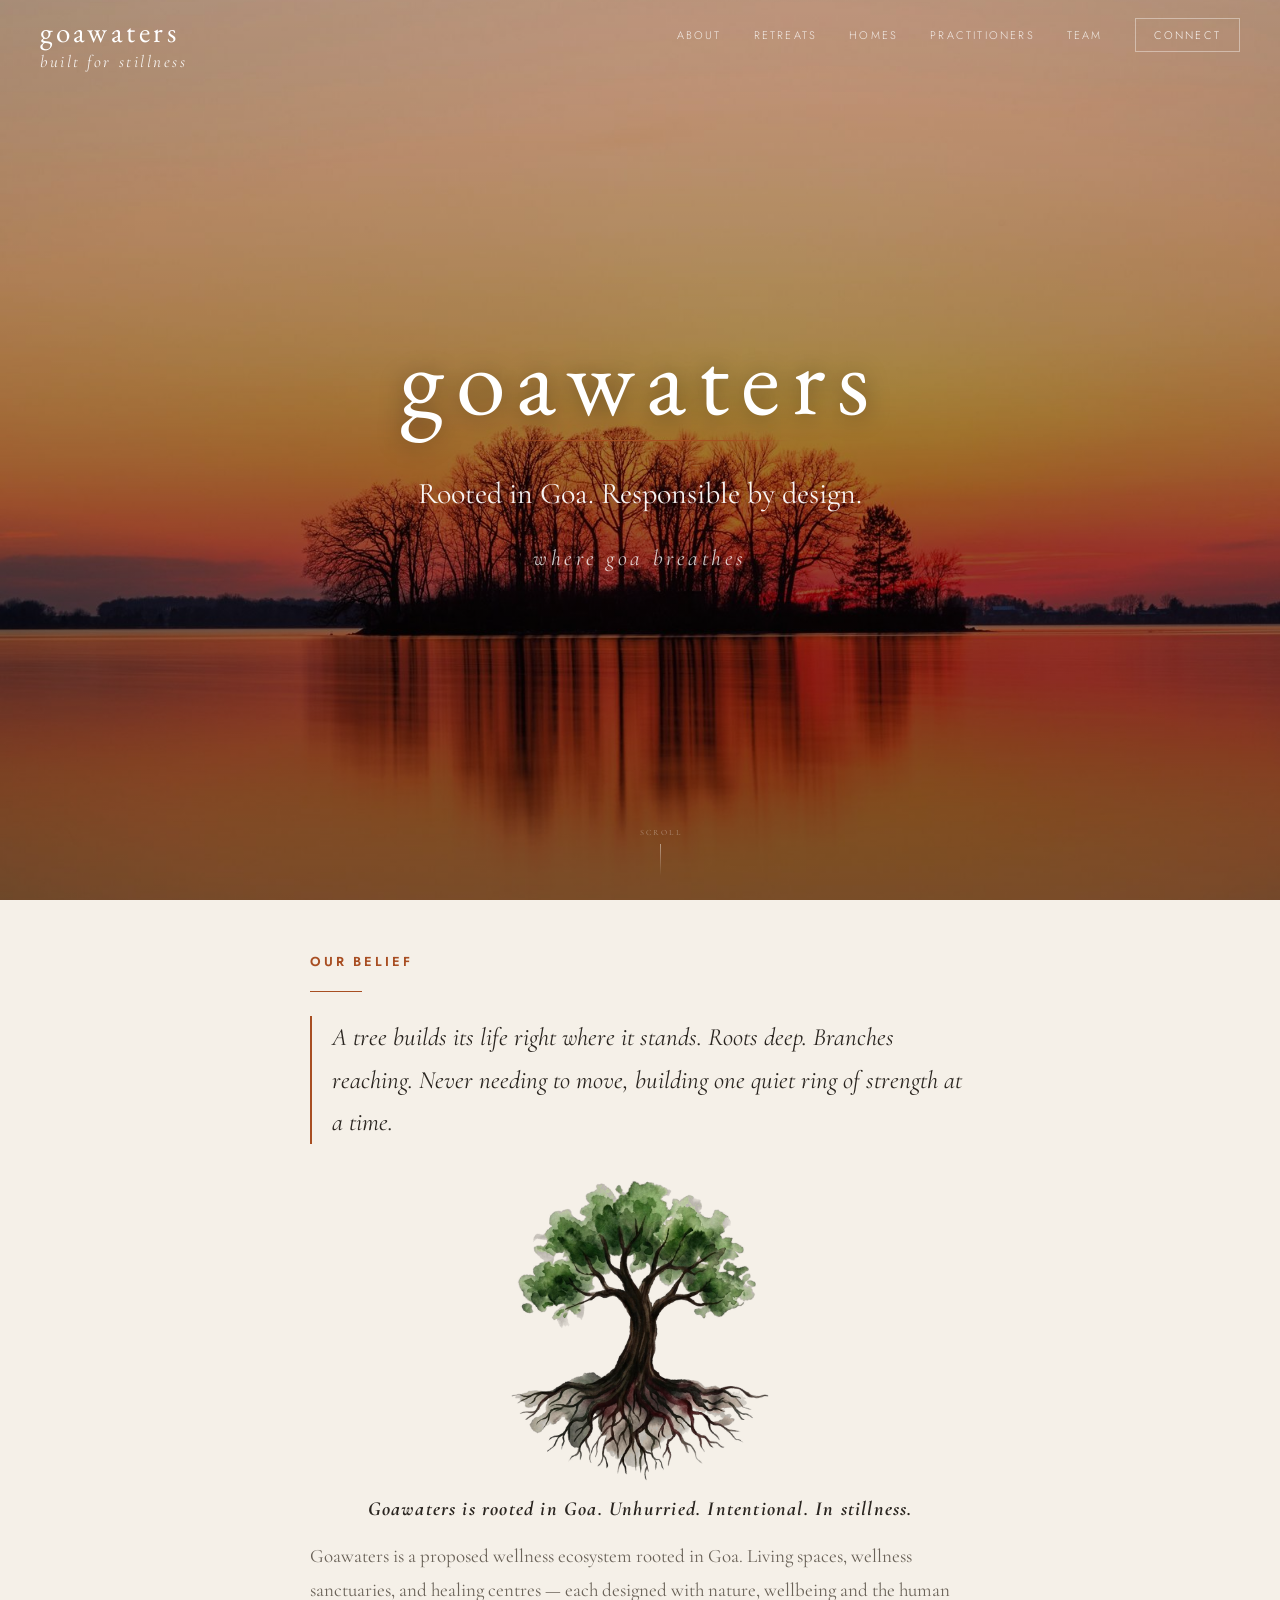
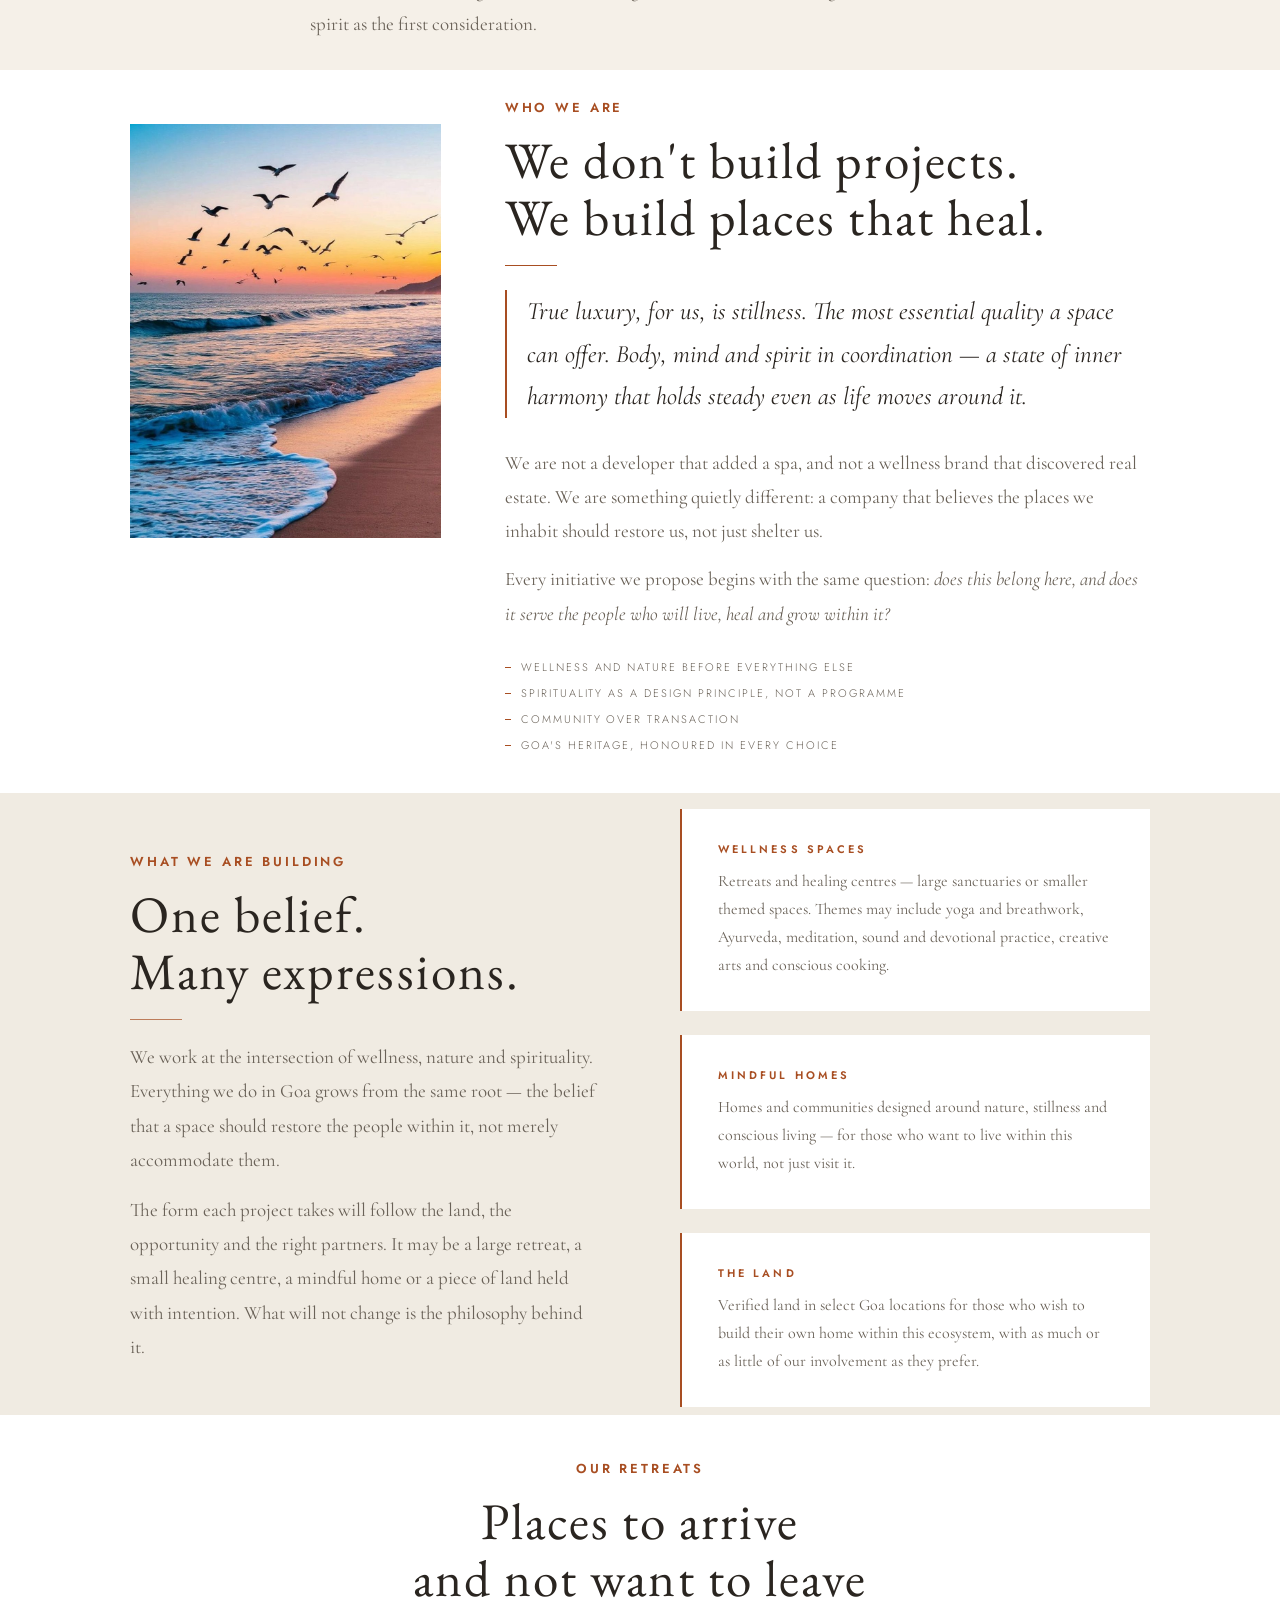
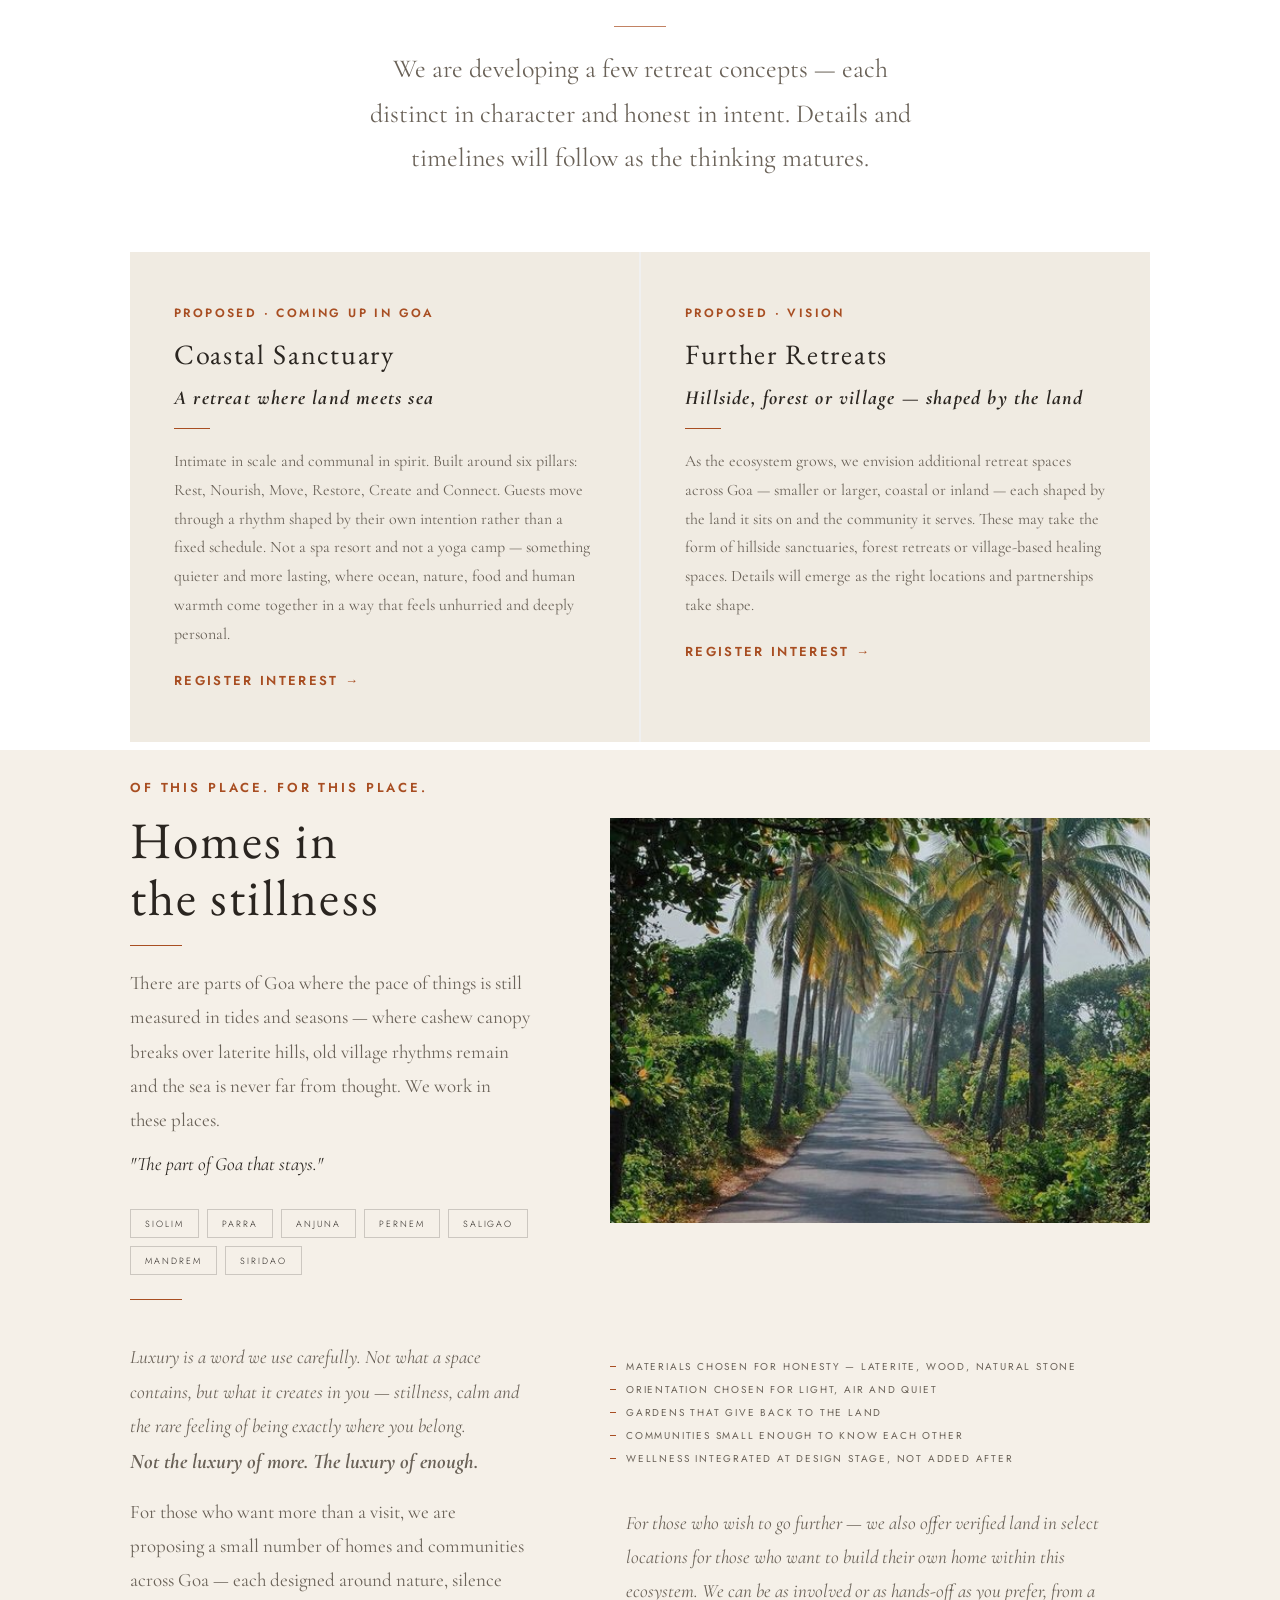
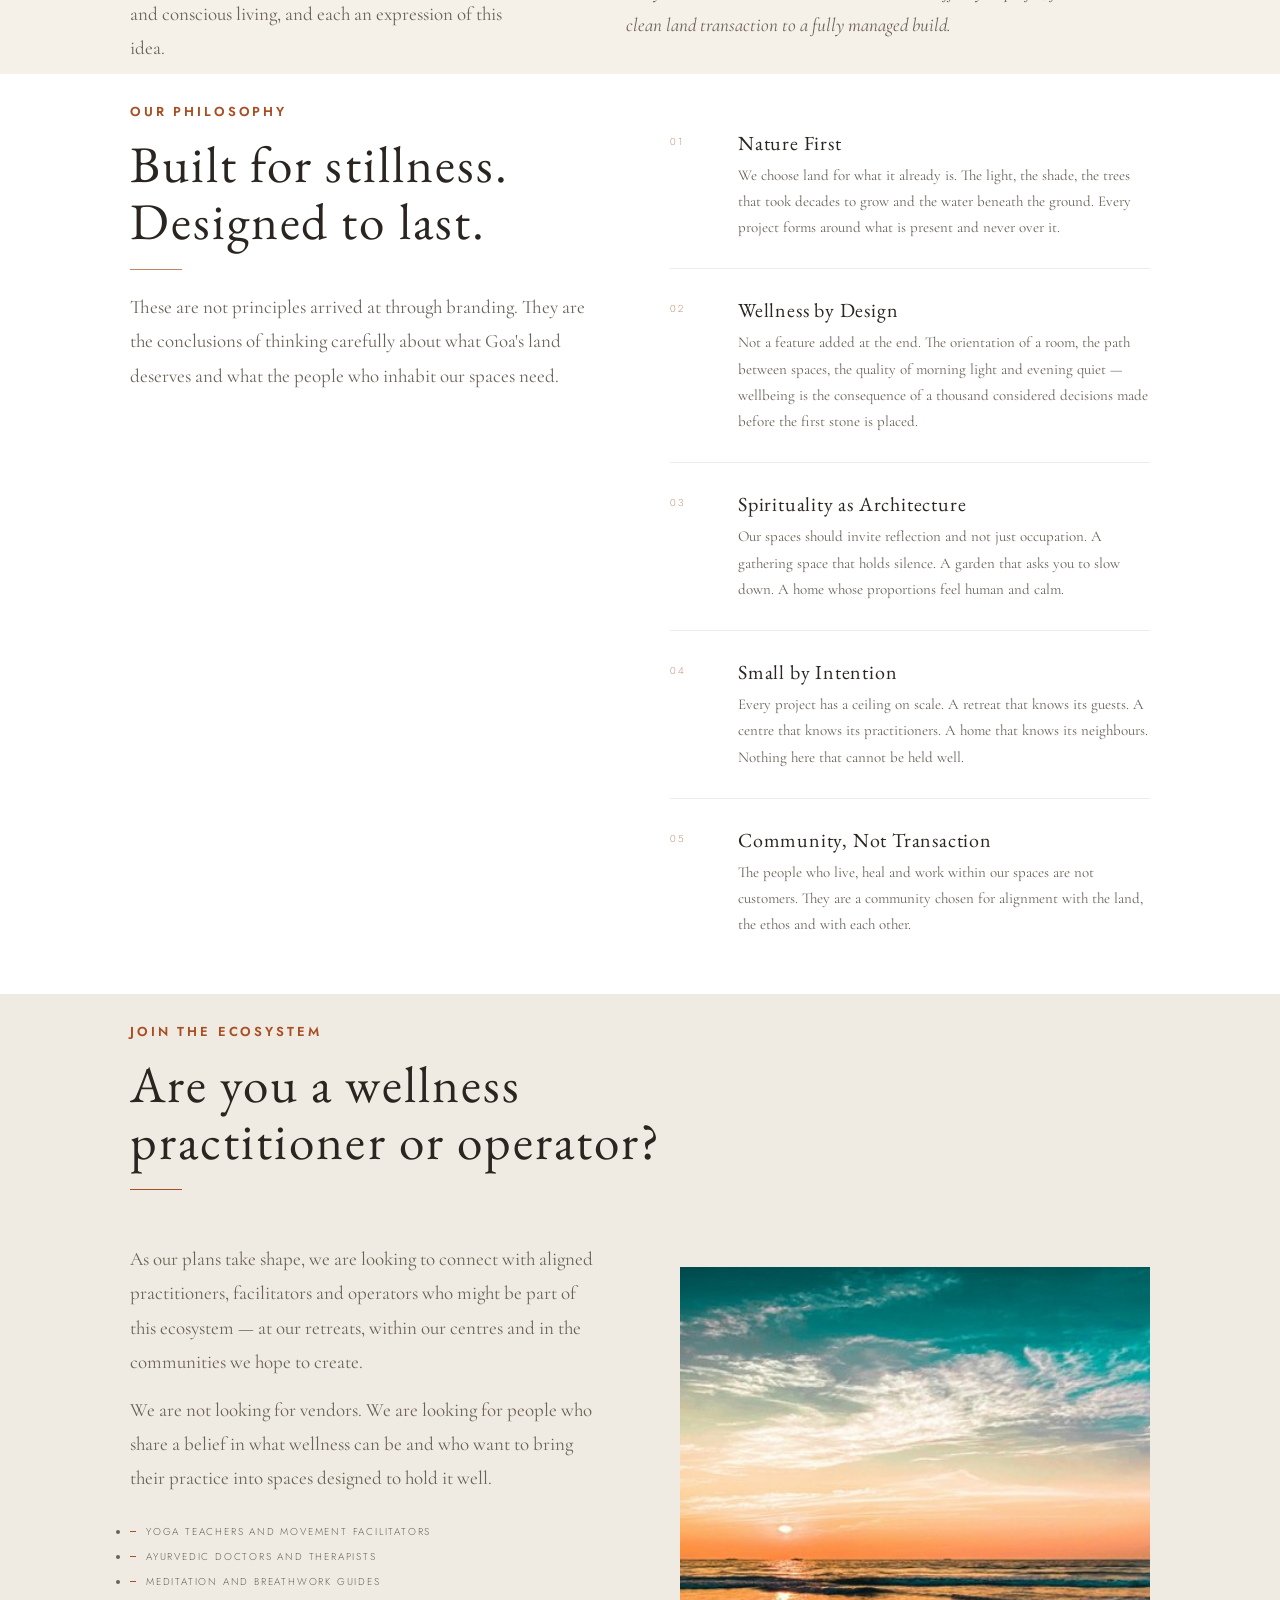
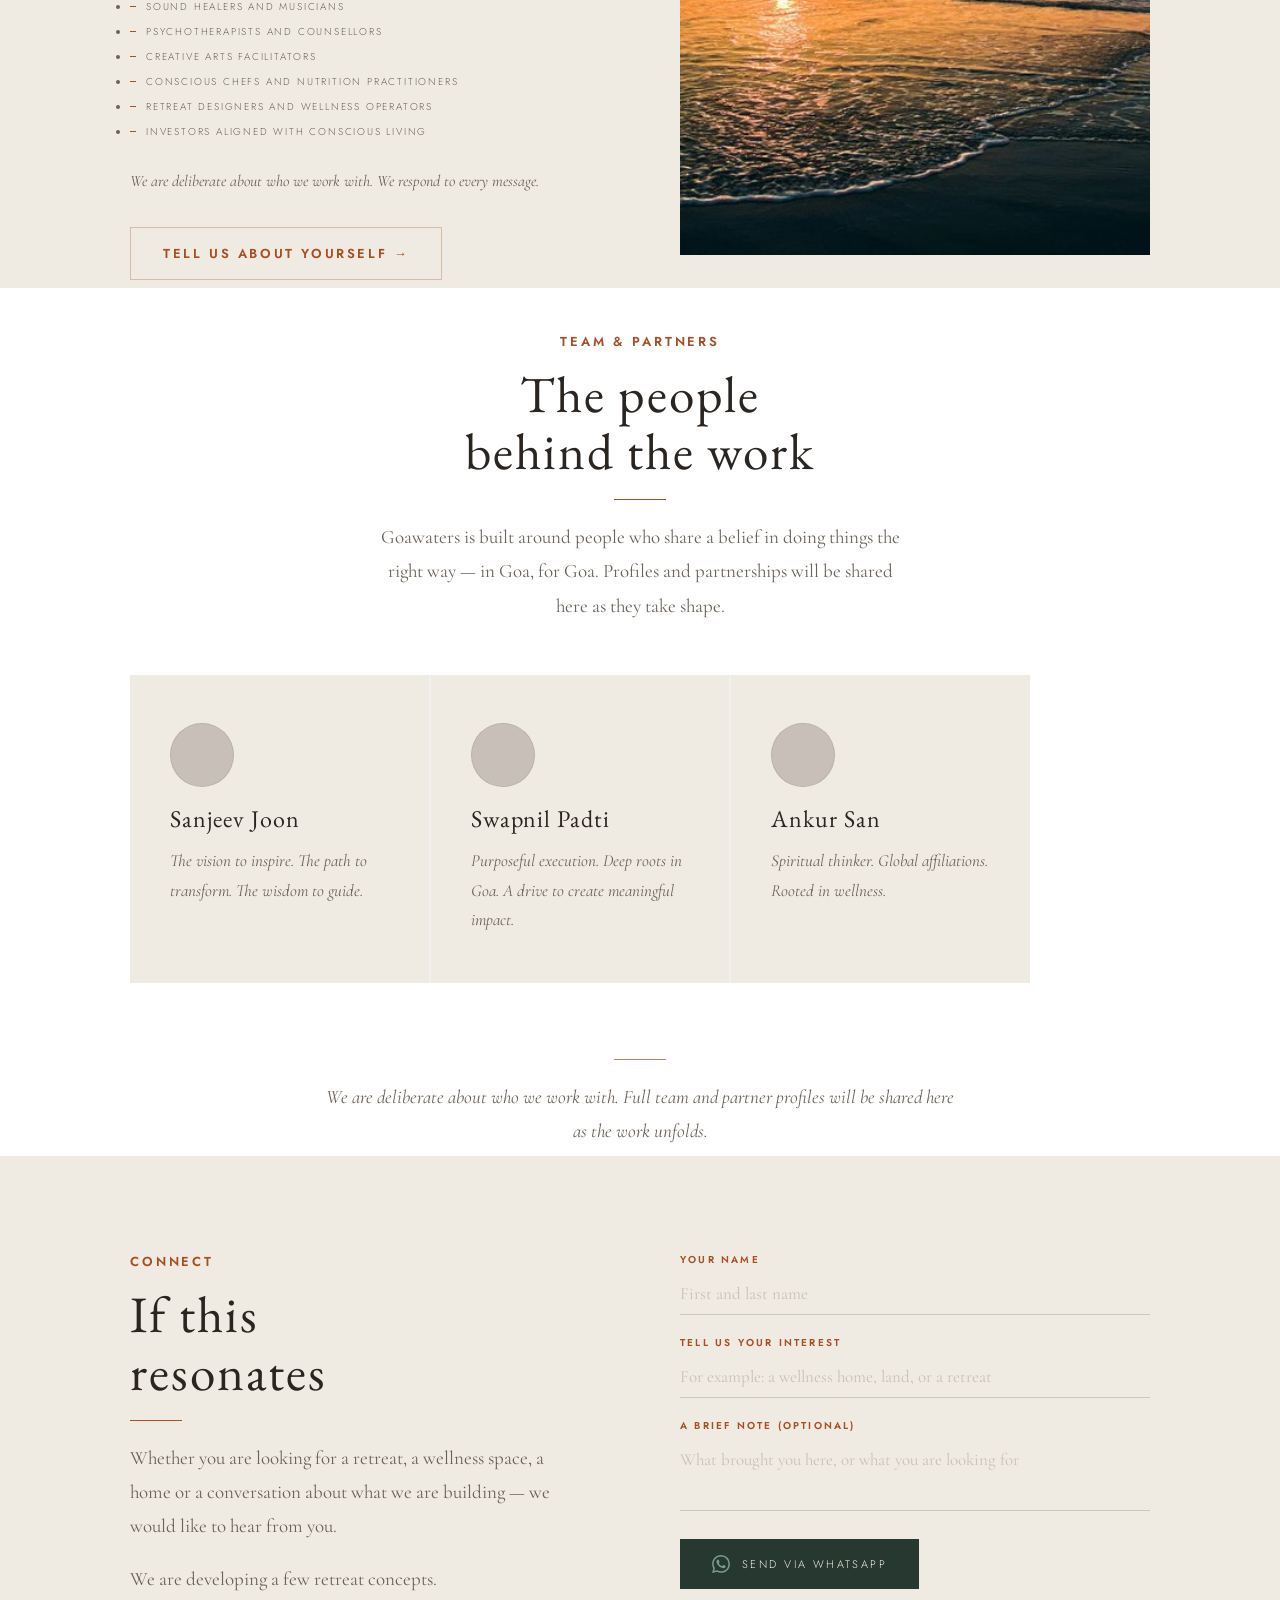
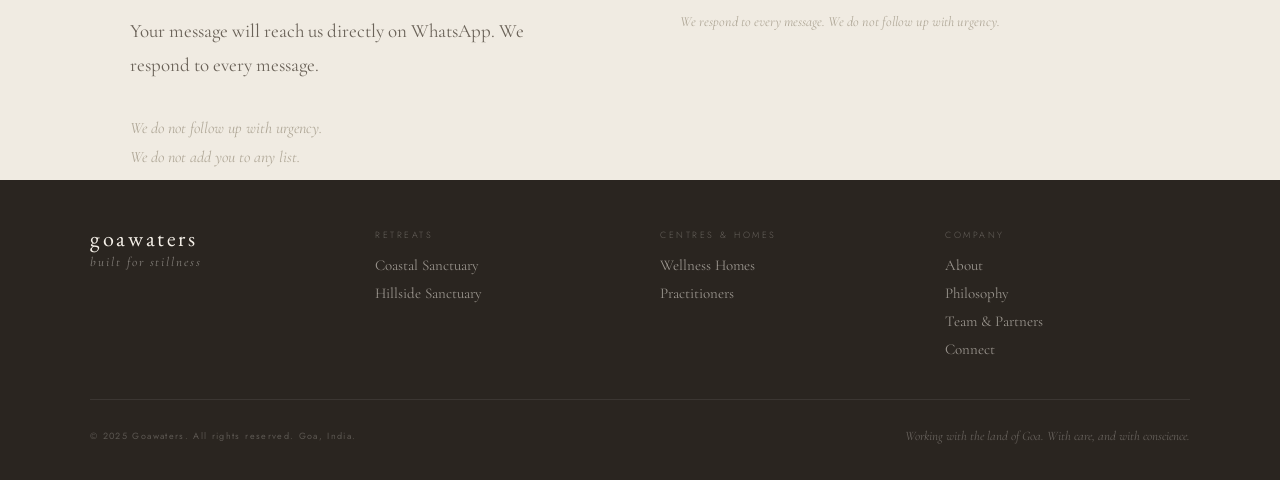
==== commit 28f44a25: "Homes heading: 'Live within' -> 'Homes in the stillness'" ====
--- a/index.html
+++ b/index.html
@@ -419,7 +419,7 @@
     <div class="homes-grid fi">
       <div class="home-text">
         <span class="label fi" style="font-weight:600">Of this place. For this place.</span>
-        <h2 class="heading fi d1">Live within<br>the stillness</h2>
+        <h2 class="heading fi d1">Homes in<br>the stillness</h2>
         <span class="rule fi d2"></span>
         <p class="para fi d2">There are parts of Goa where the pace of things is still measured in tides and seasons — where cashew canopy breaks over laterite hills, old village rhythms remain and the sea is never far from thought. We work in these places.</p>
         <p class="para fi d2" style="font-style:italic;color:var(--charcoal);margin-top:10px">"The part of Goa that stays."</p>
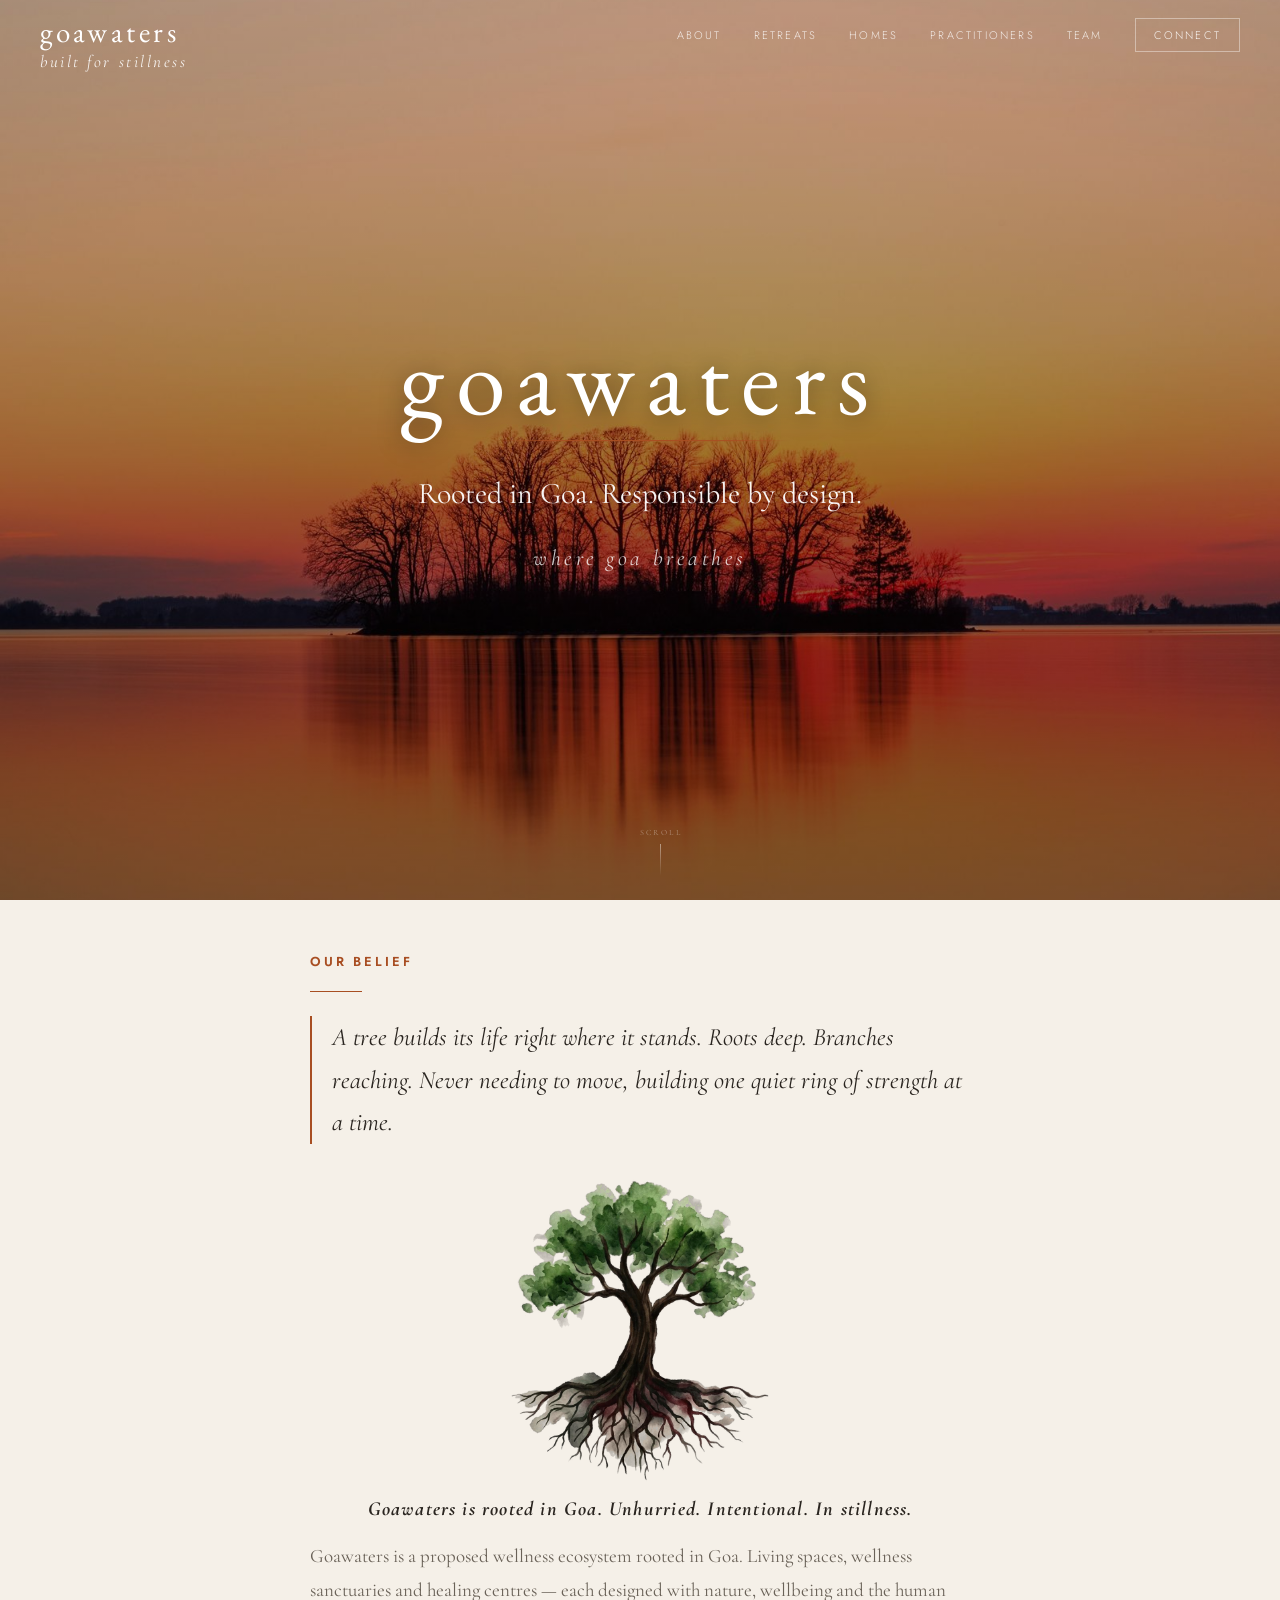
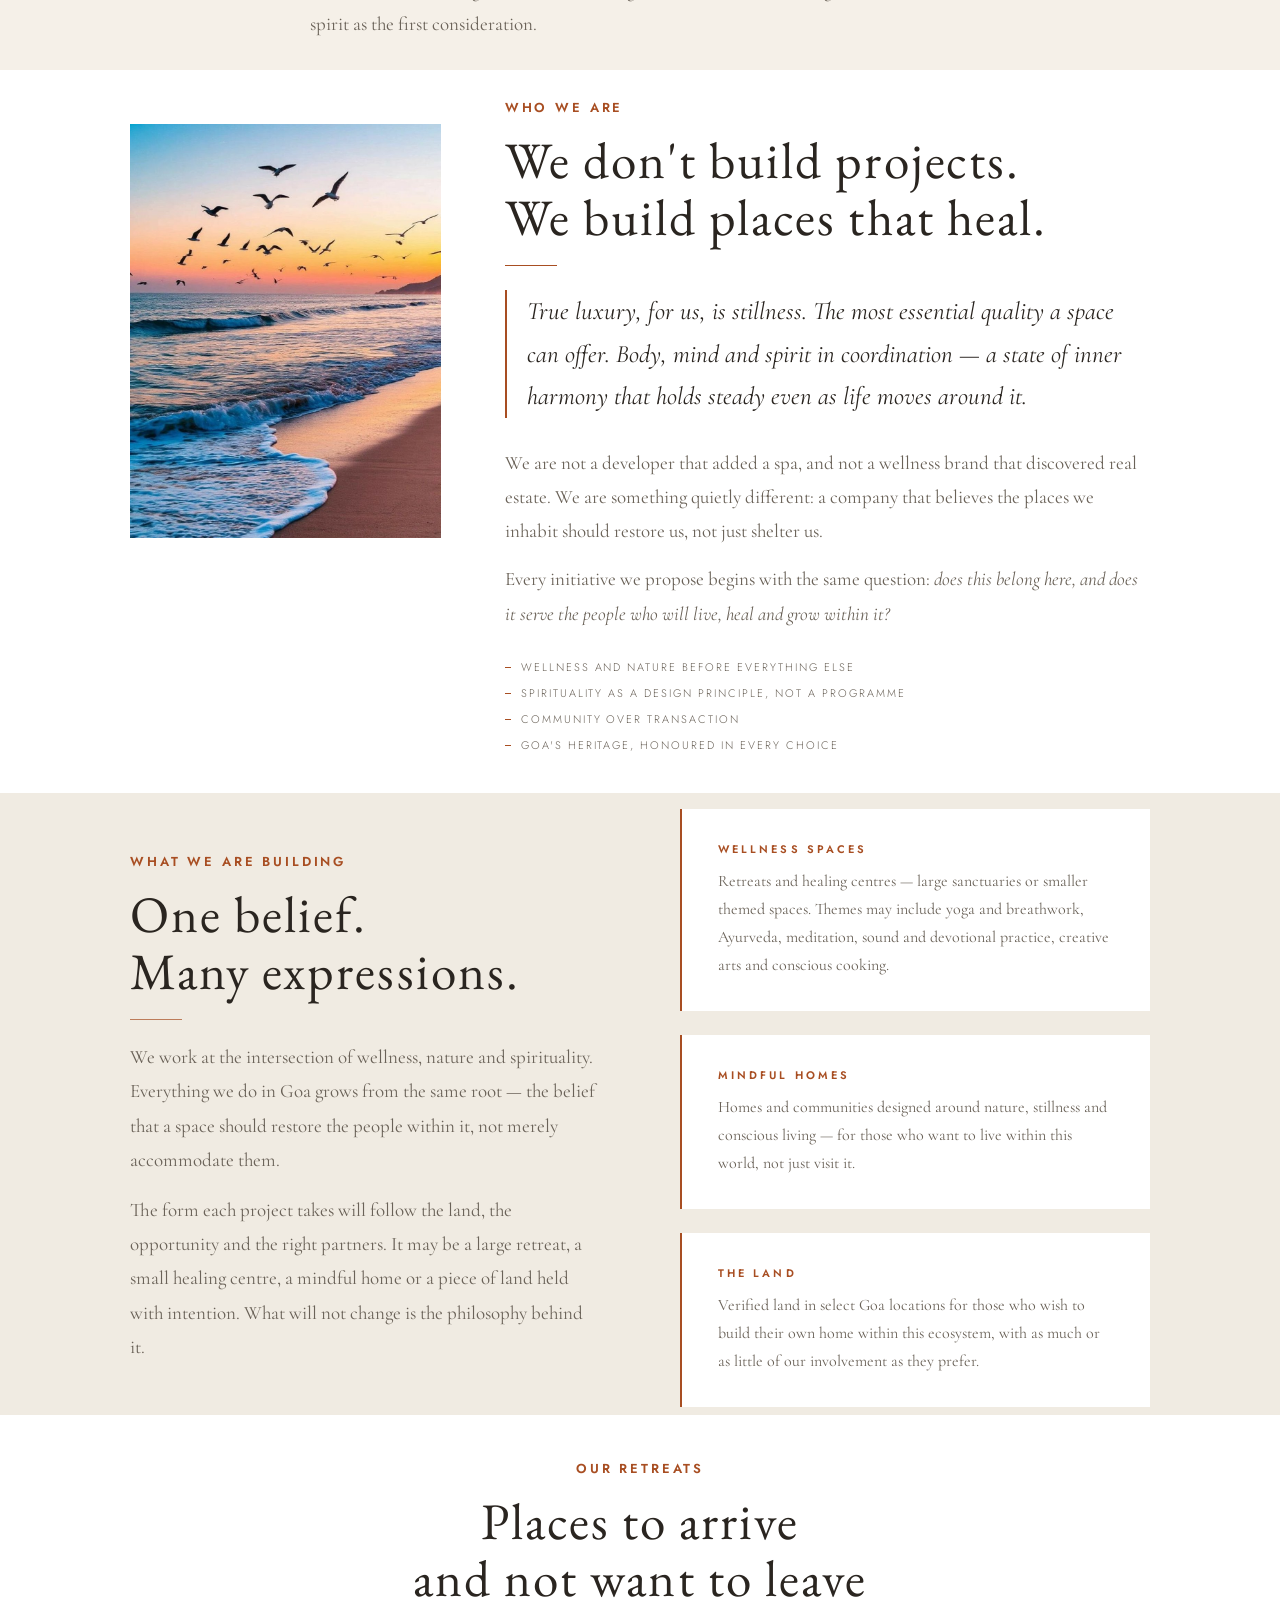
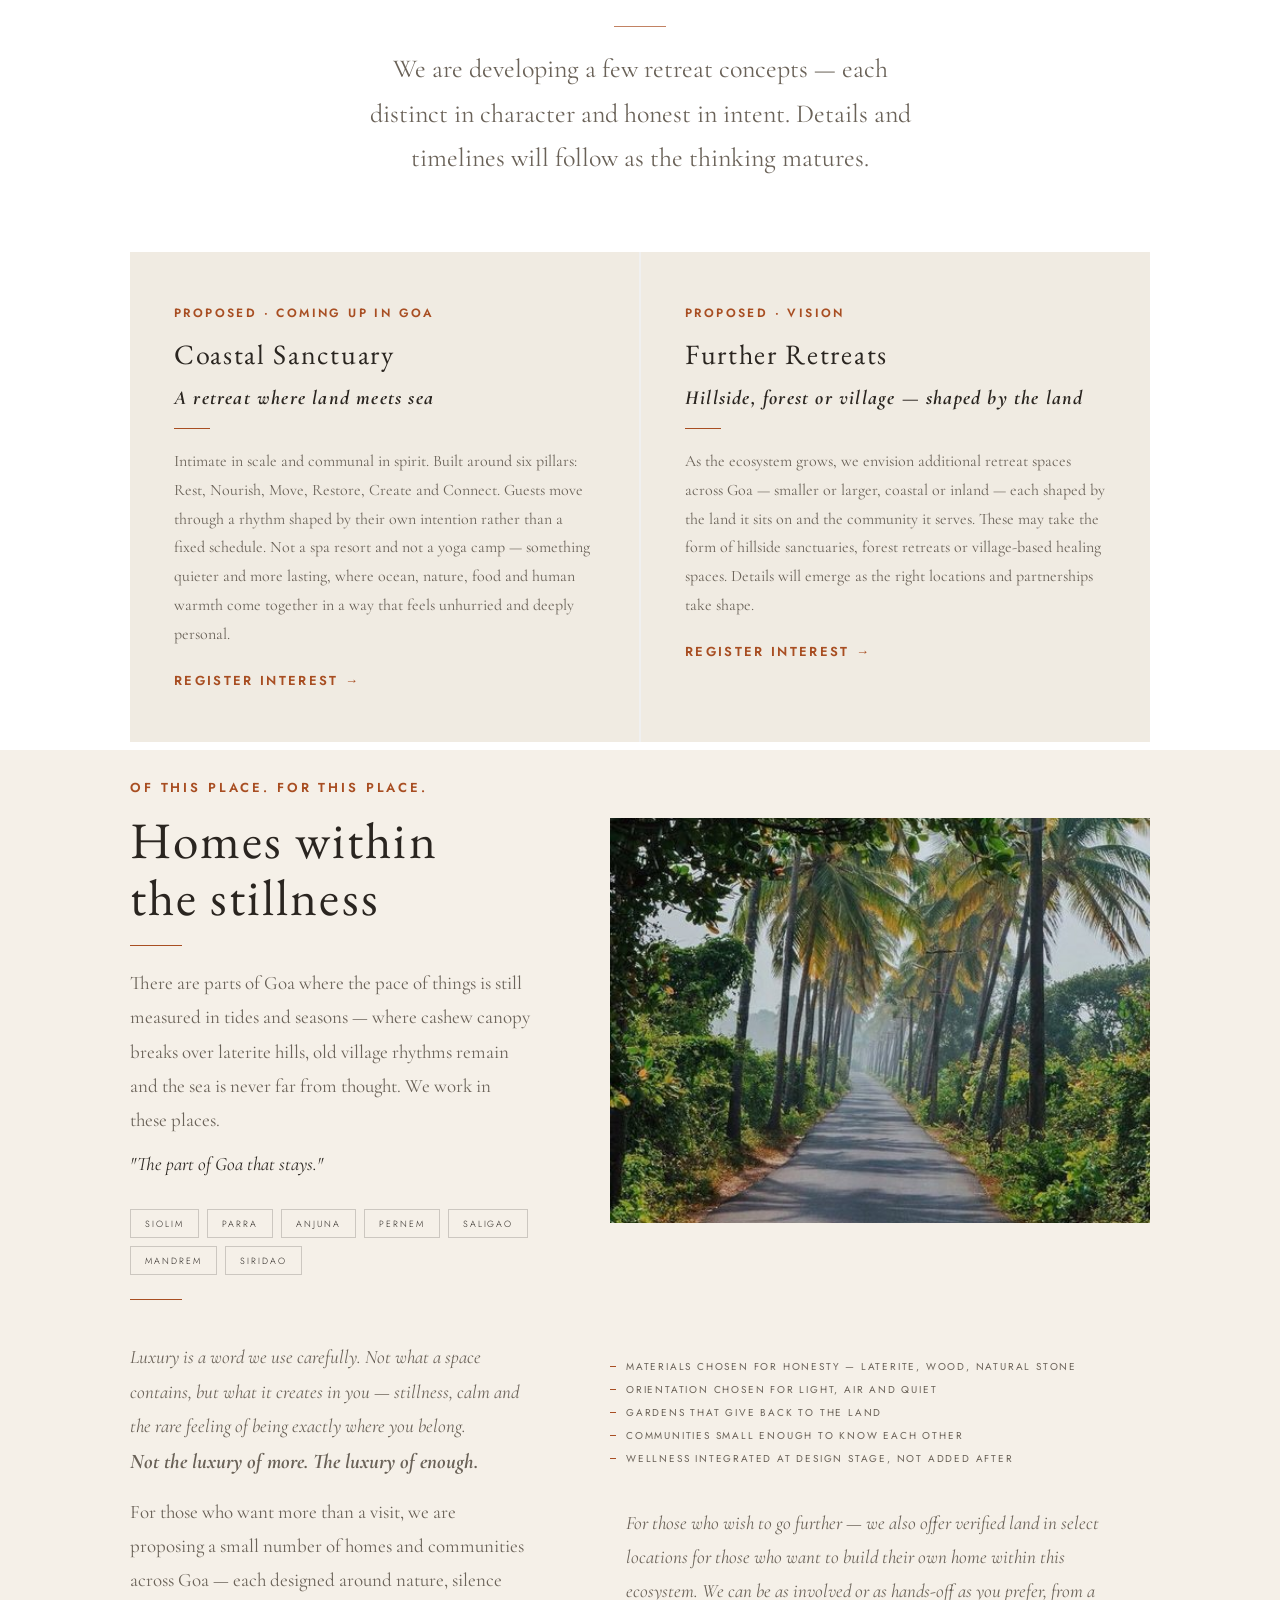
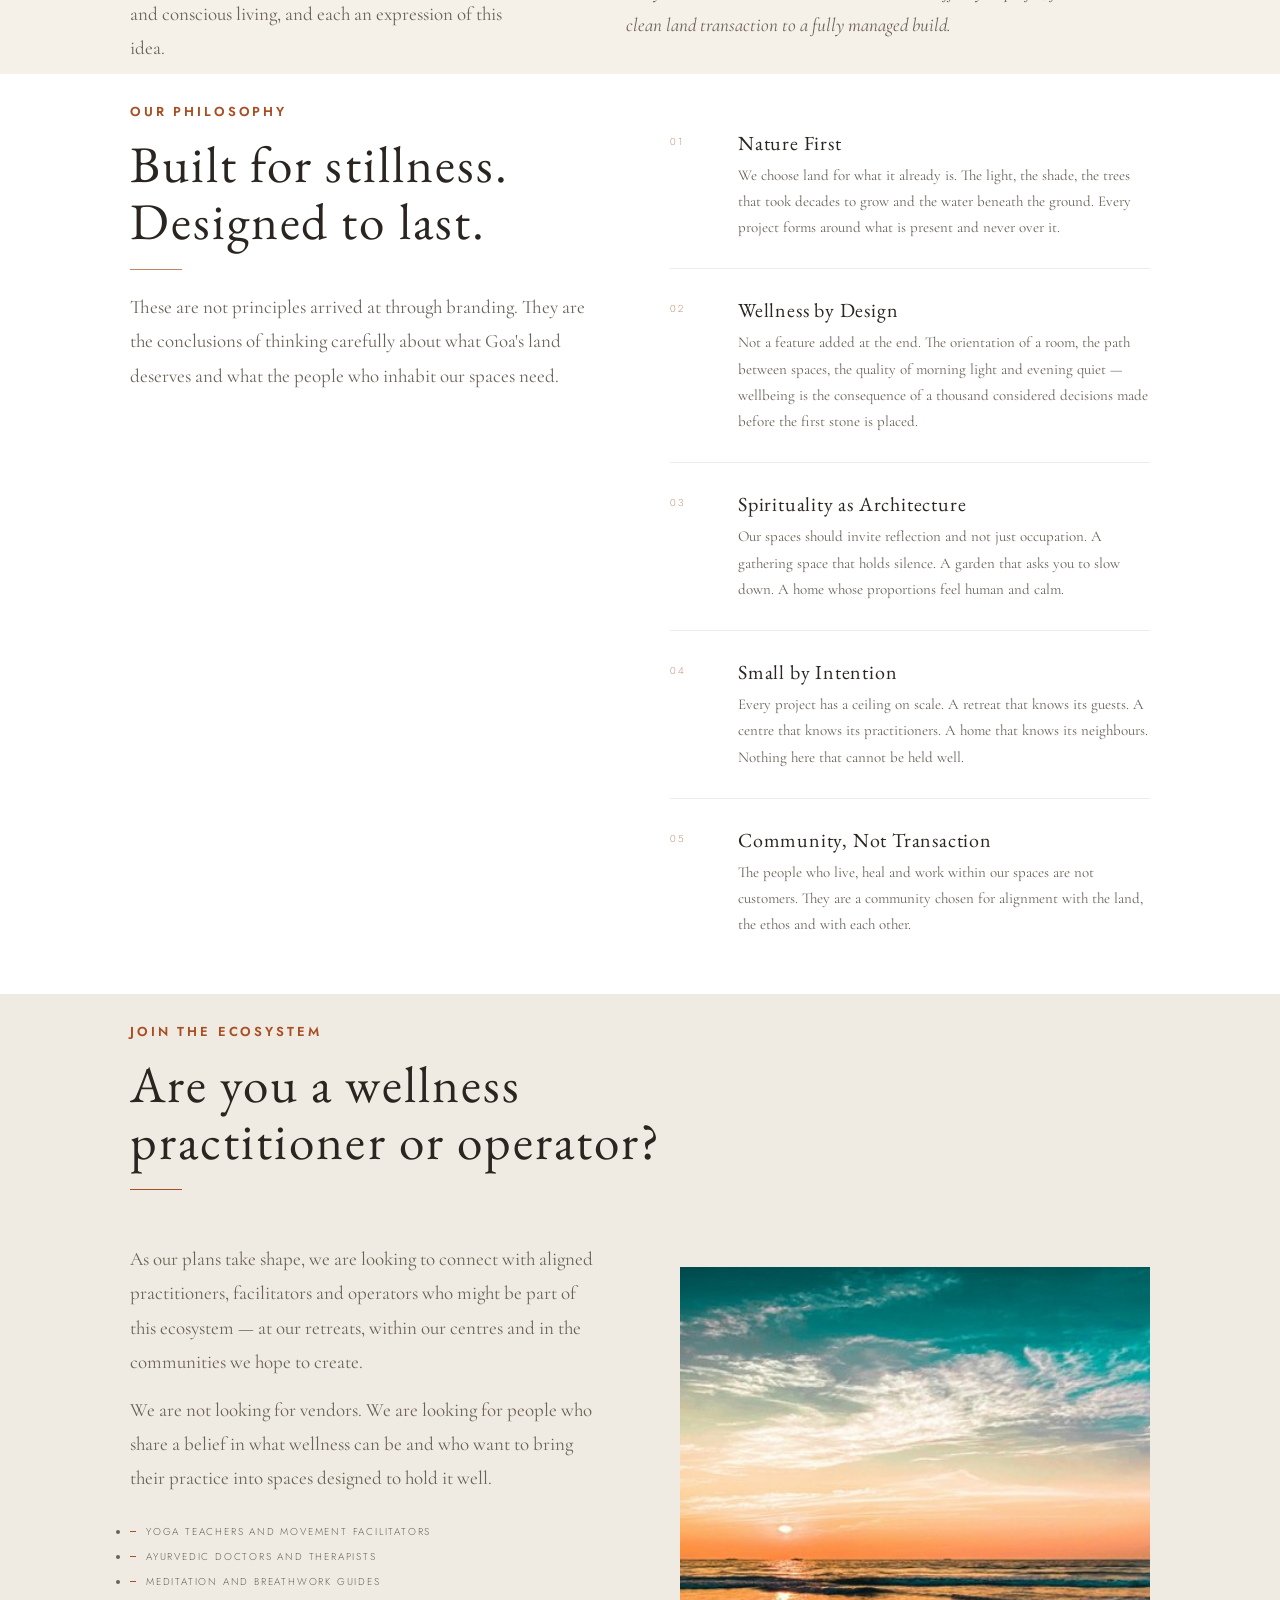
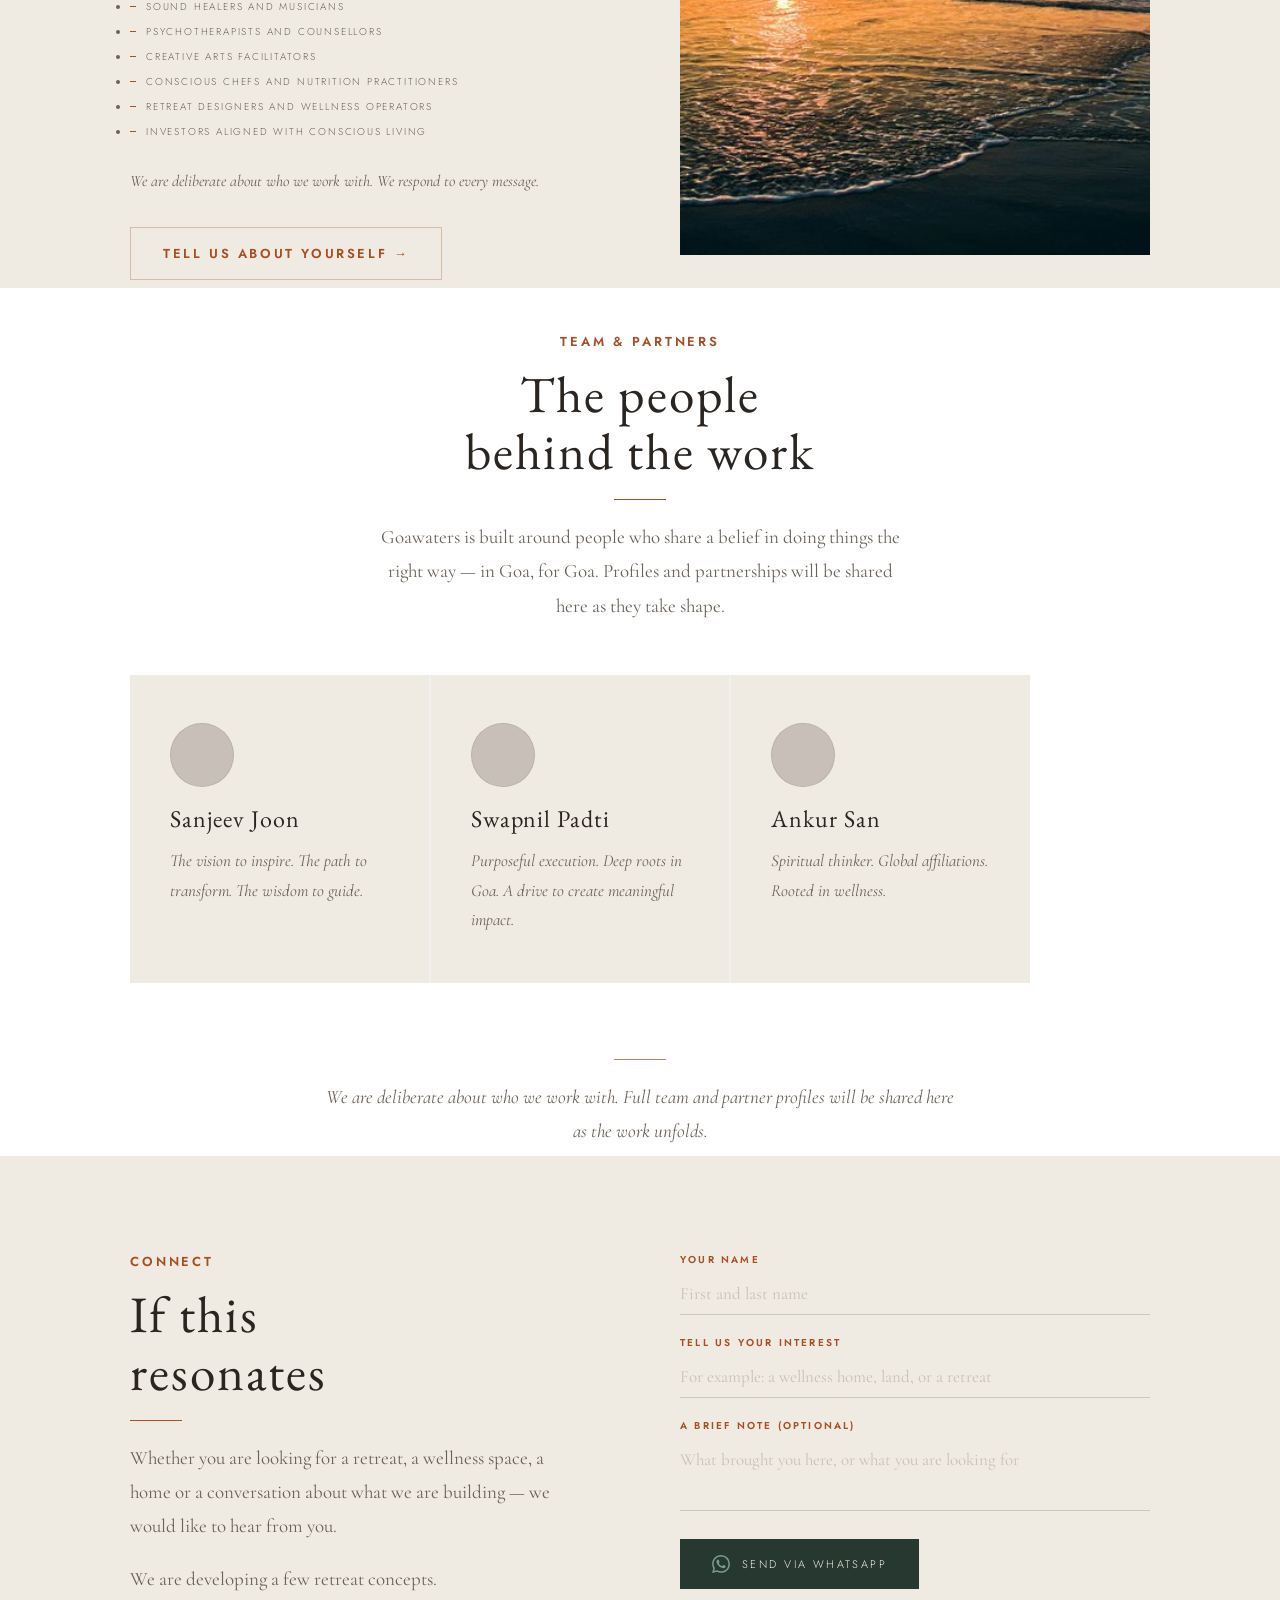
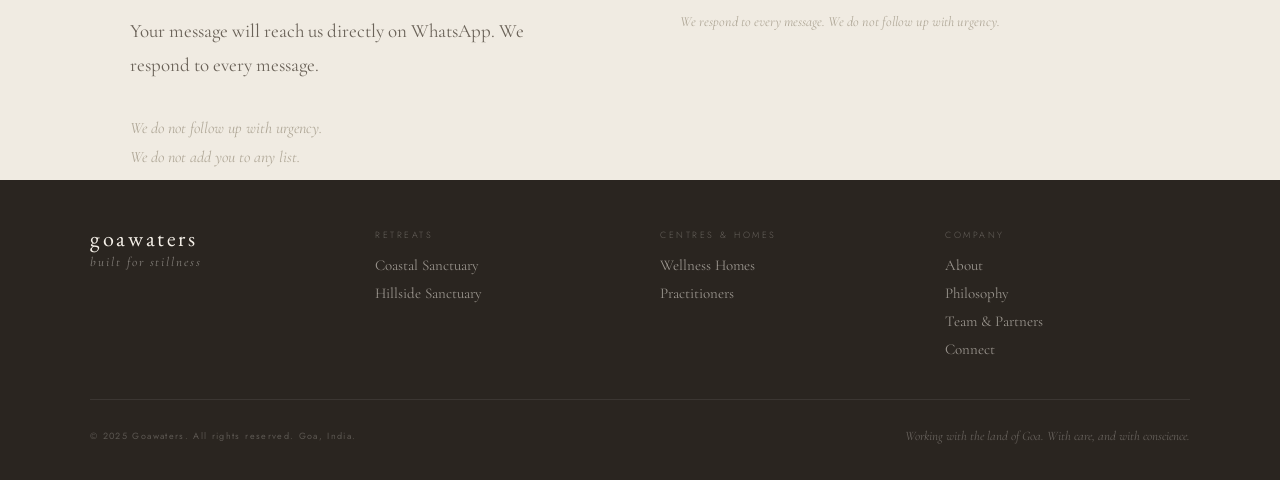
==== commit 58613ef2: "Homes heading 'Homes within'; belief line drop comma; team one card on mobile" ====
--- a/index.html
+++ b/index.html
@@ -242,7 +242,10 @@
   .goa-photos{height:300px}
   .footer-top{grid-template-columns:1fr 1fr}
   .connect-grid{grid-template-columns:1fr;gap:40px}
-  .team-profiles{grid-template-columns:1fr}
+  .team-profiles{grid-template-columns:1fr;gap:0;background:var(--stone);padding:40px 28px;margin:40px 0 48px}
+  .team-profile{background:transparent;padding:0;gap:6px}
+  .team-avatar{display:none}
+  .team-profile + .team-profile{margin-top:28px;padding-top:28px;border-top:1px solid rgba(0,0,0,.08)}
 }
 
 /* HOME TEXT */
@@ -319,7 +322,7 @@
         <img src="images/Imagee.png" alt="Goawaters"/>
       </div>
       <div class="belief-bold fi d3">Goawaters is rooted in Goa. Unhurried. Intentional. In stillness.</div>
-      <p class="para fi d3" style="margin-bottom:28px">Goawaters is a proposed wellness ecosystem rooted in Goa. Living spaces, wellness sanctuaries, and healing centres — each designed with nature, wellbeing and the human spirit as the first consideration.</p>
+      <p class="para fi d3" style="margin-bottom:28px">Goawaters is a proposed wellness ecosystem rooted in Goa. Living spaces, wellness sanctuaries and healing centres — each designed with nature, wellbeing and the human spirit as the first consideration.</p>
     </div>
   </div>
 </section>
@@ -419,7 +422,7 @@
     <div class="homes-grid fi">
       <div class="home-text">
         <span class="label fi" style="font-weight:600">Of this place. For this place.</span>
-        <h2 class="heading fi d1">Homes in<br>the stillness</h2>
+        <h2 class="heading fi d1">Homes within<br>the stillness</h2>
         <span class="rule fi d2"></span>
         <p class="para fi d2">There are parts of Goa where the pace of things is still measured in tides and seasons — where cashew canopy breaks over laterite hills, old village rhythms remain and the sea is never far from thought. We work in these places.</p>
         <p class="para fi d2" style="font-style:italic;color:var(--charcoal);margin-top:10px">"The part of Goa that stays."</p>
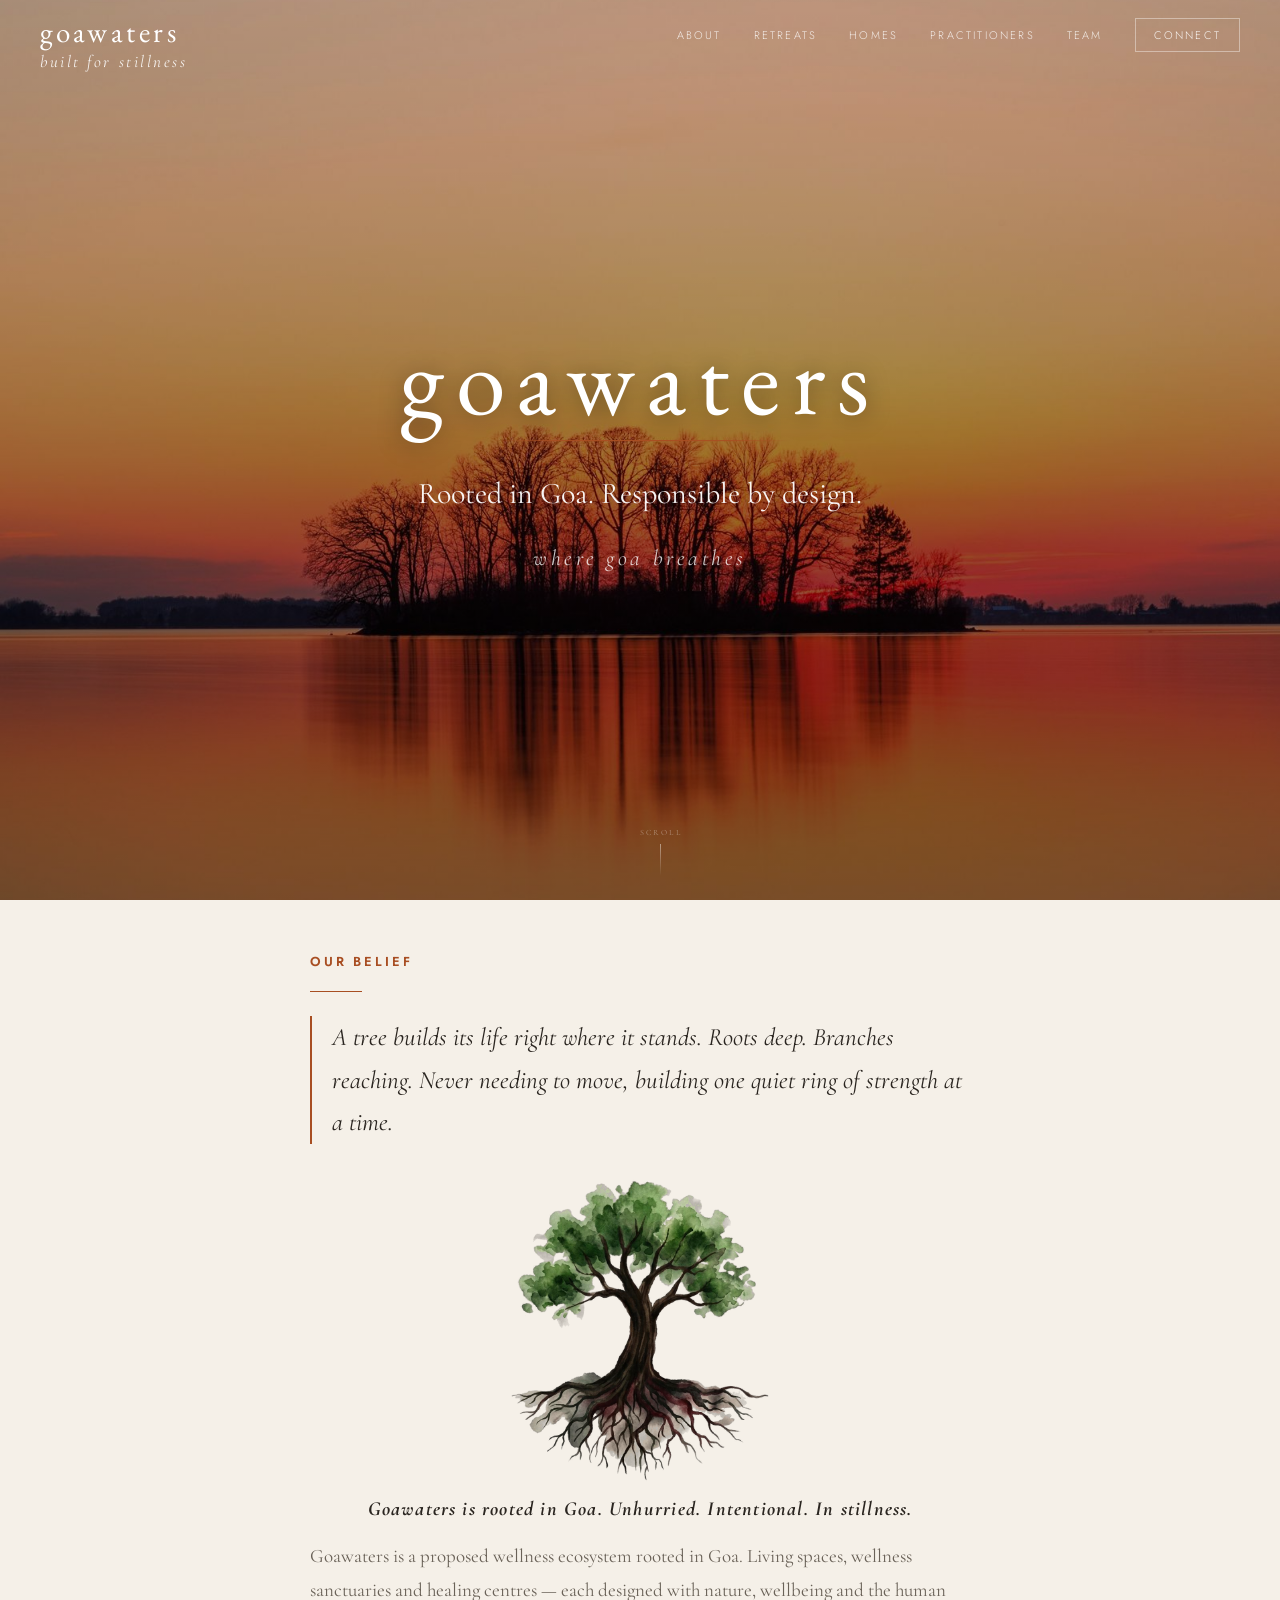
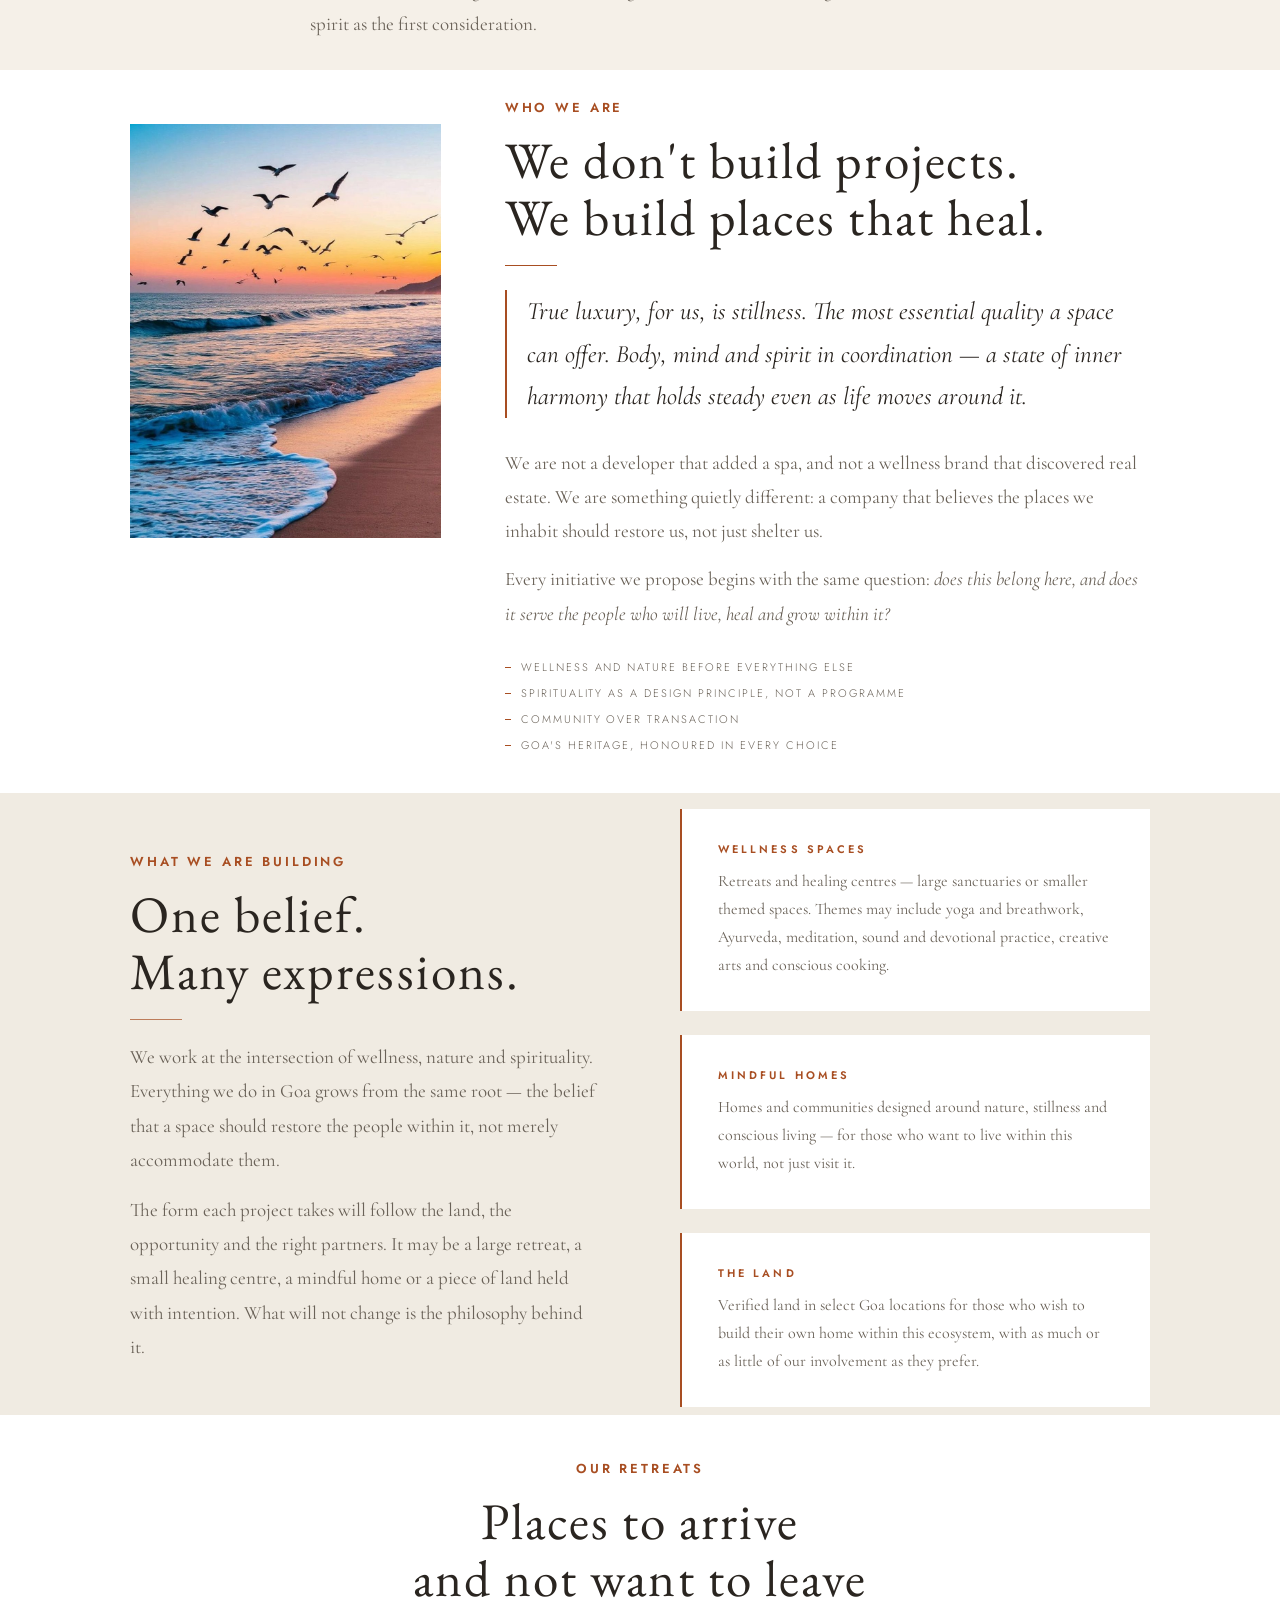
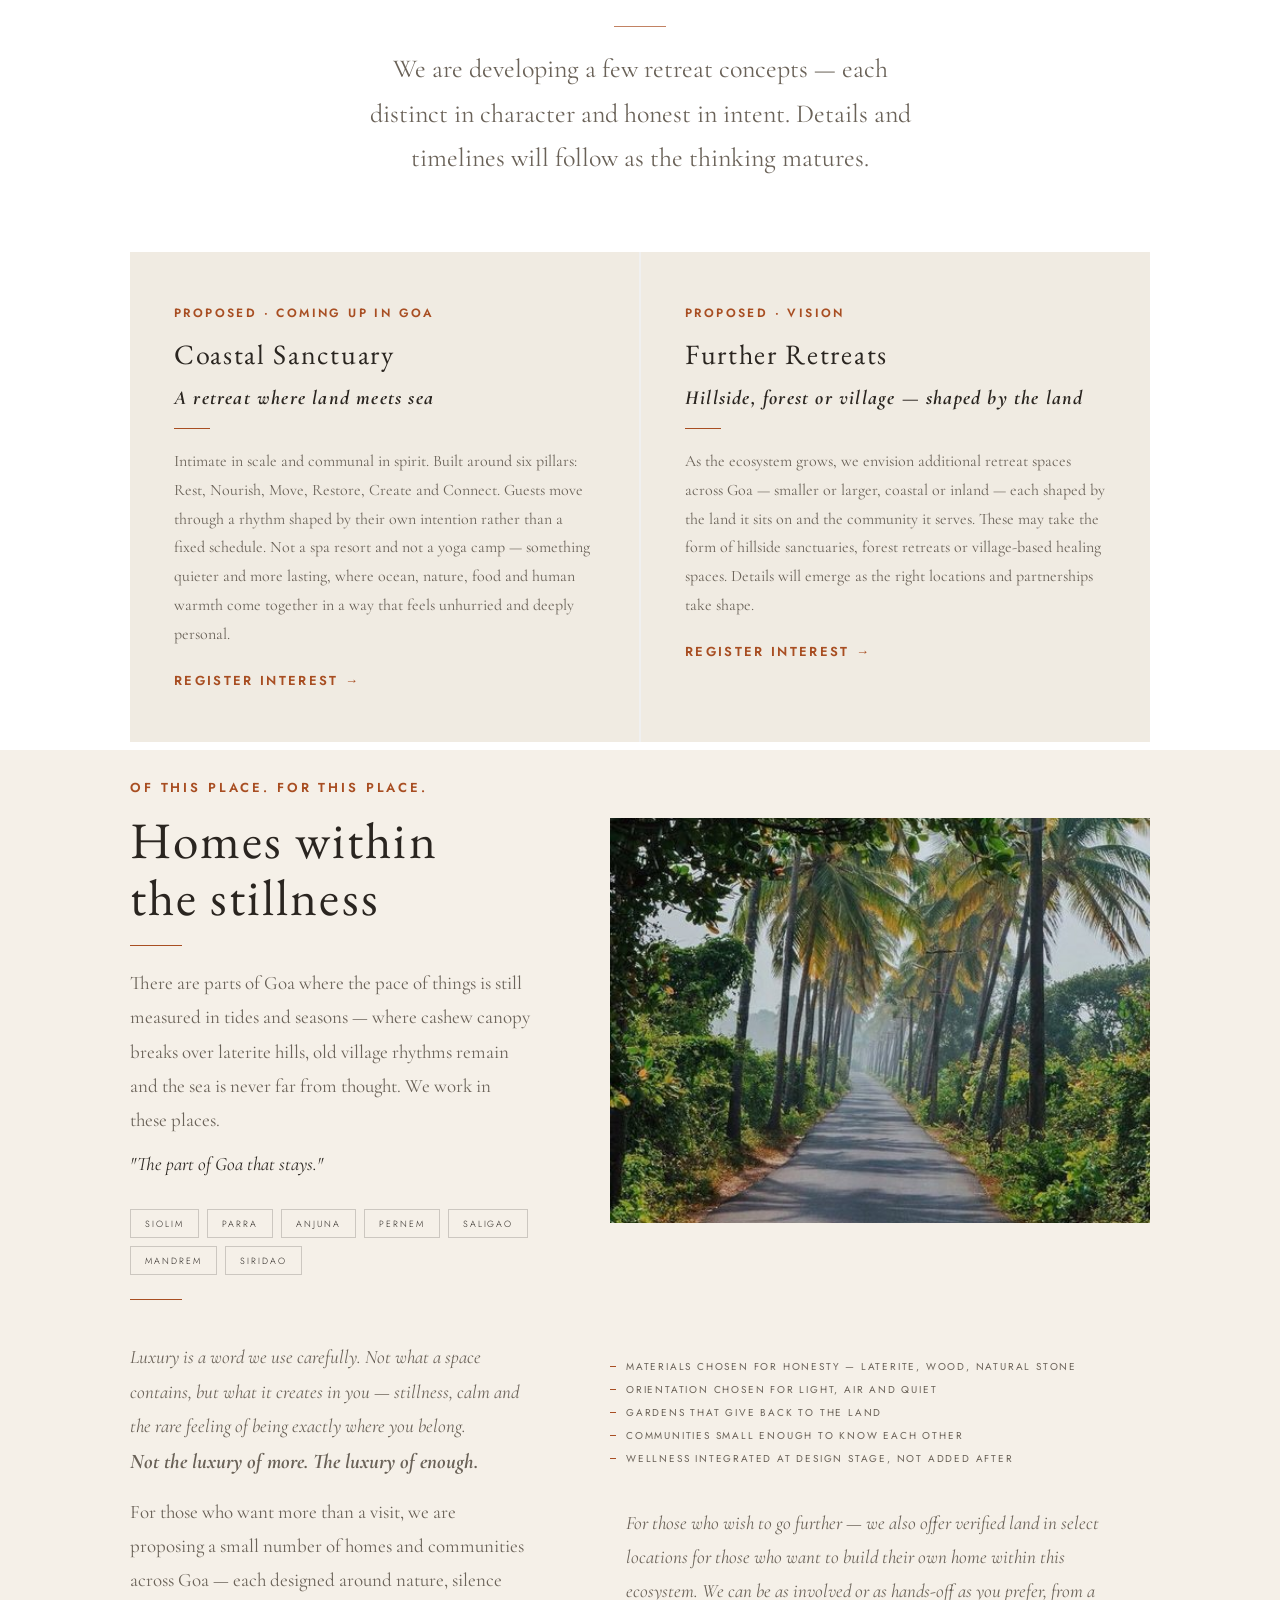
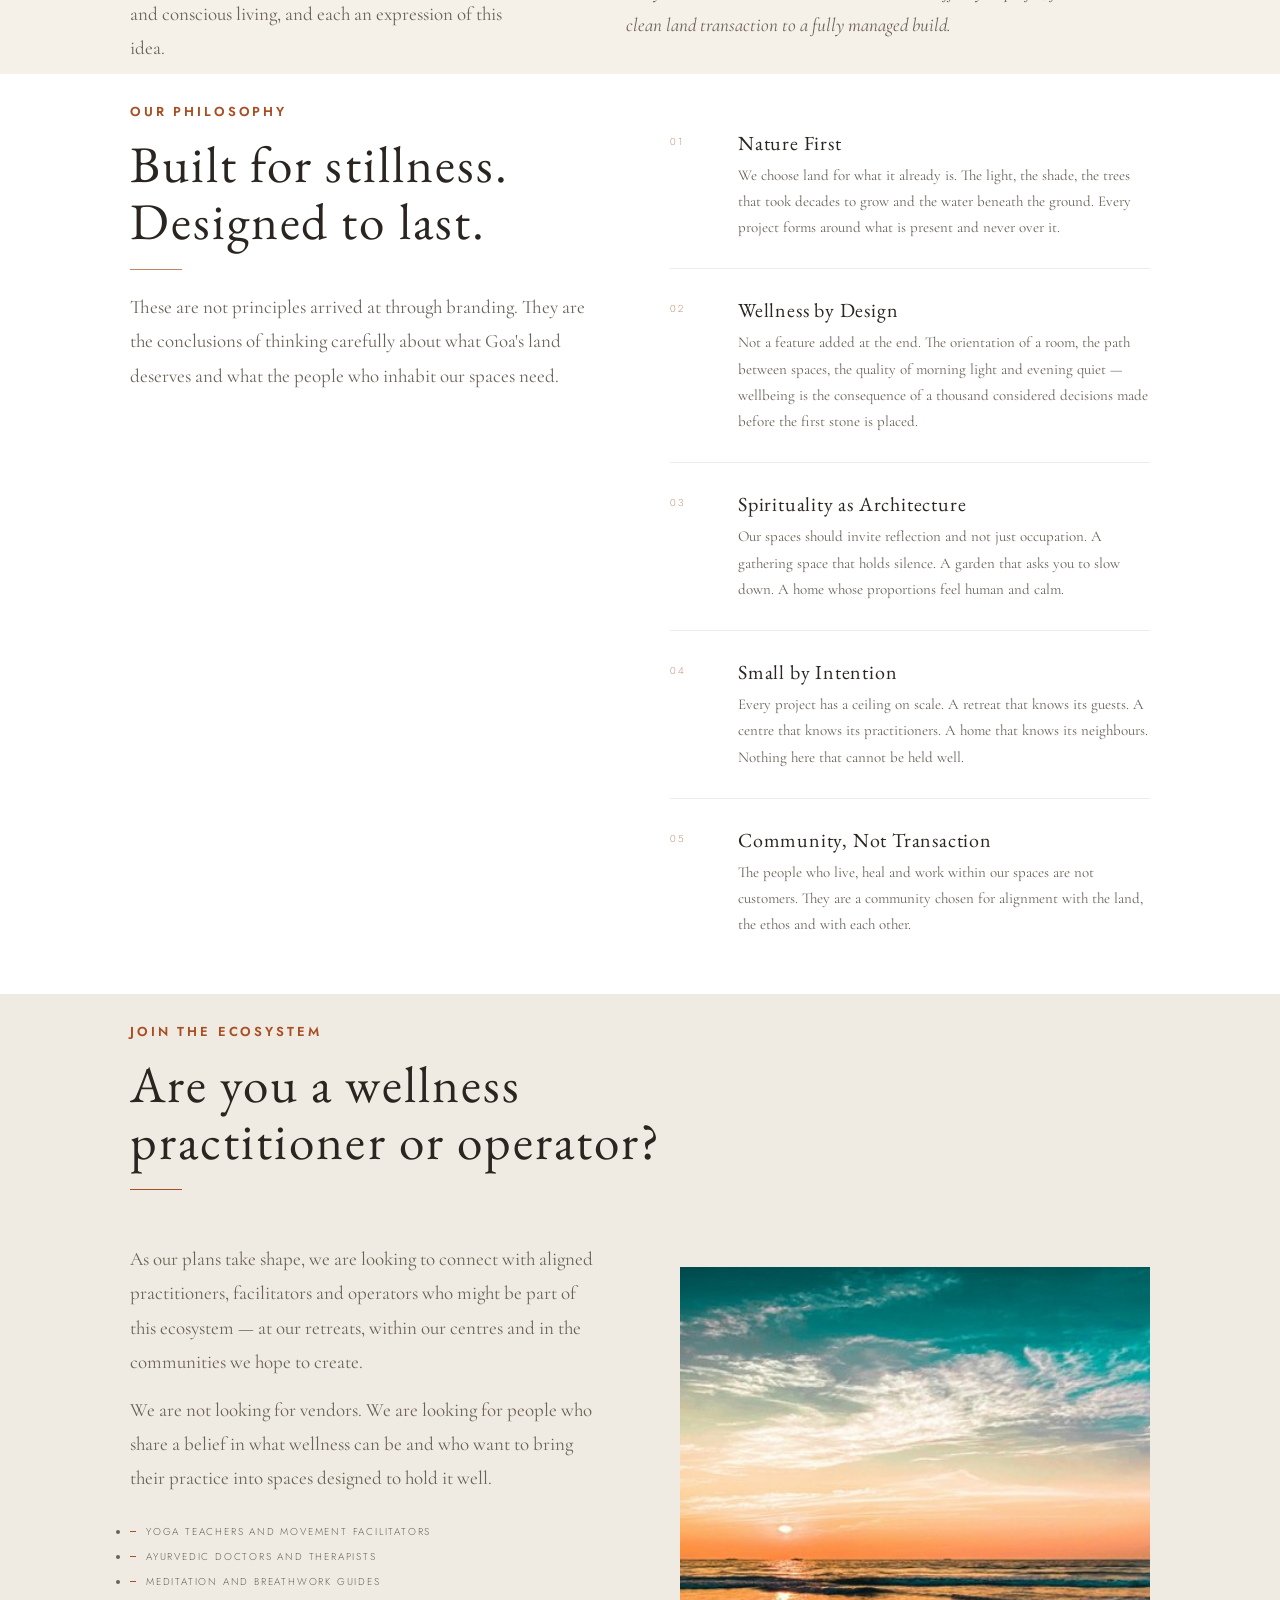
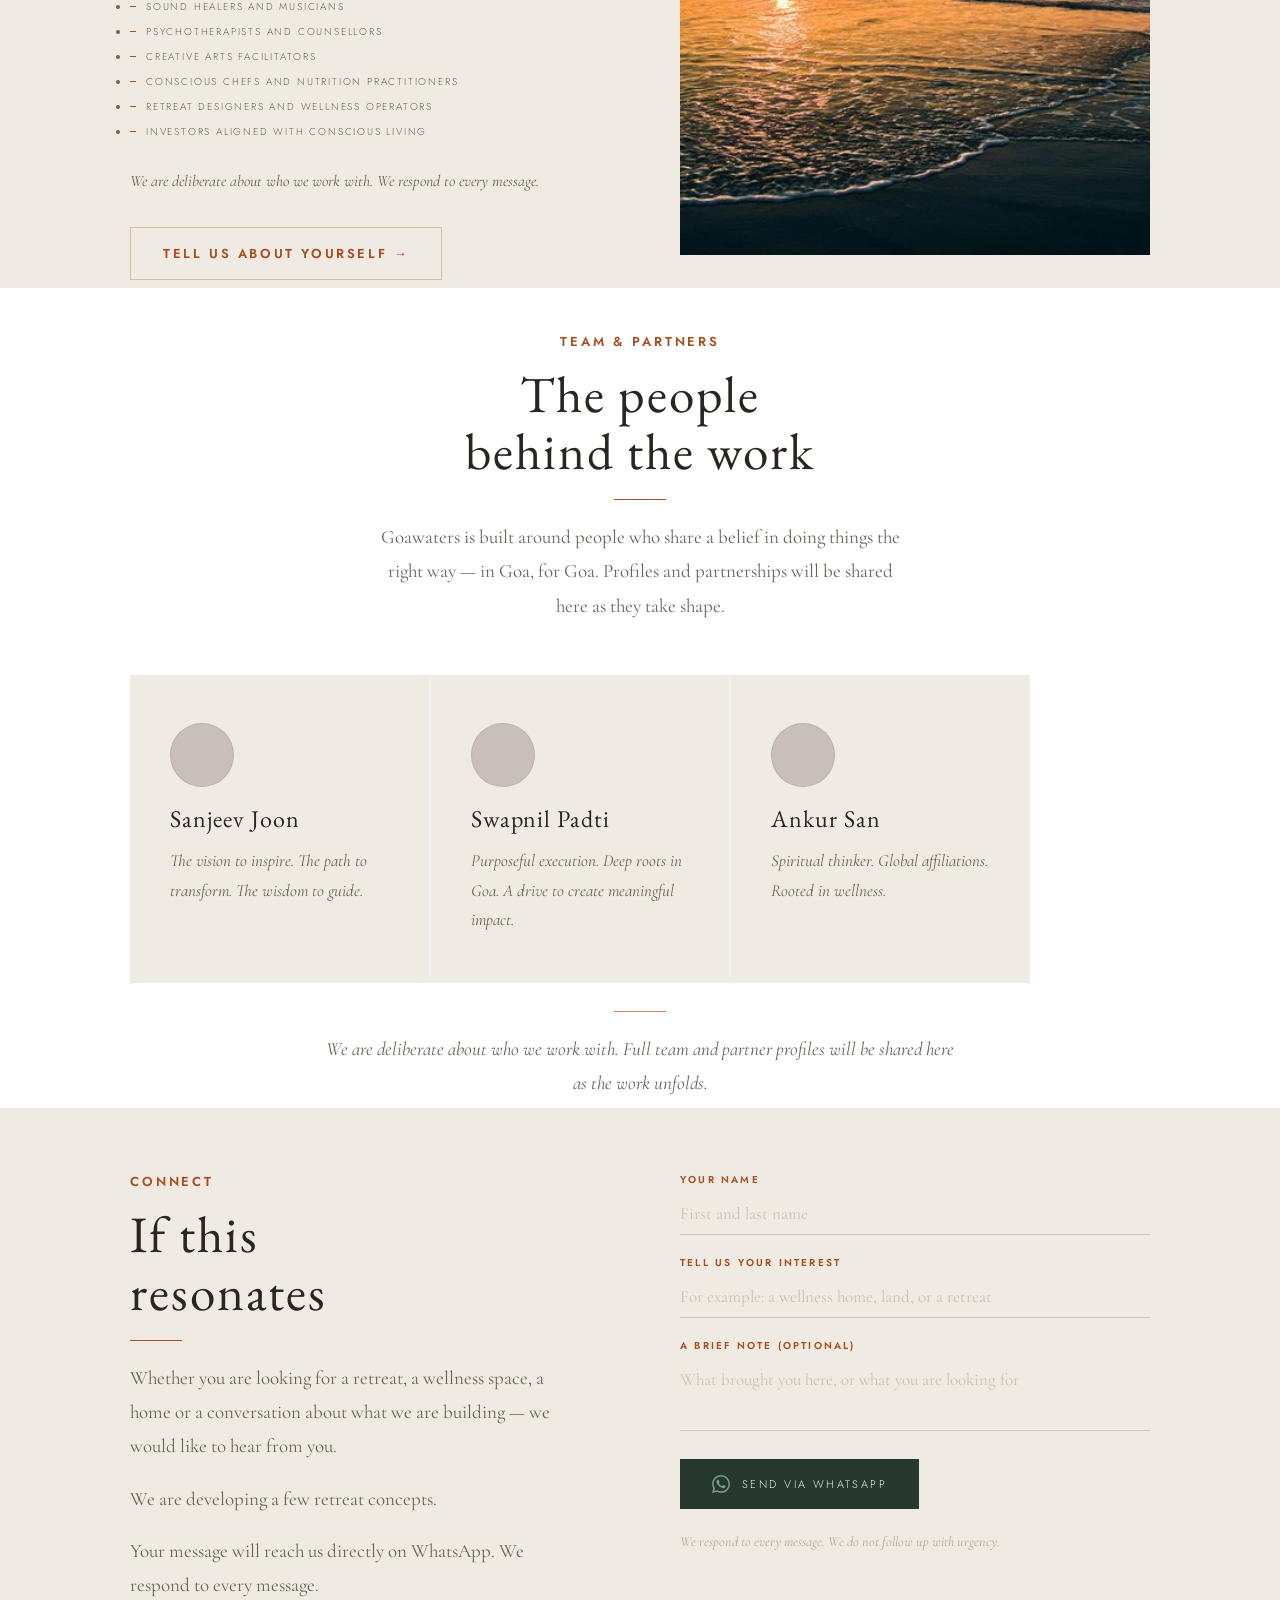
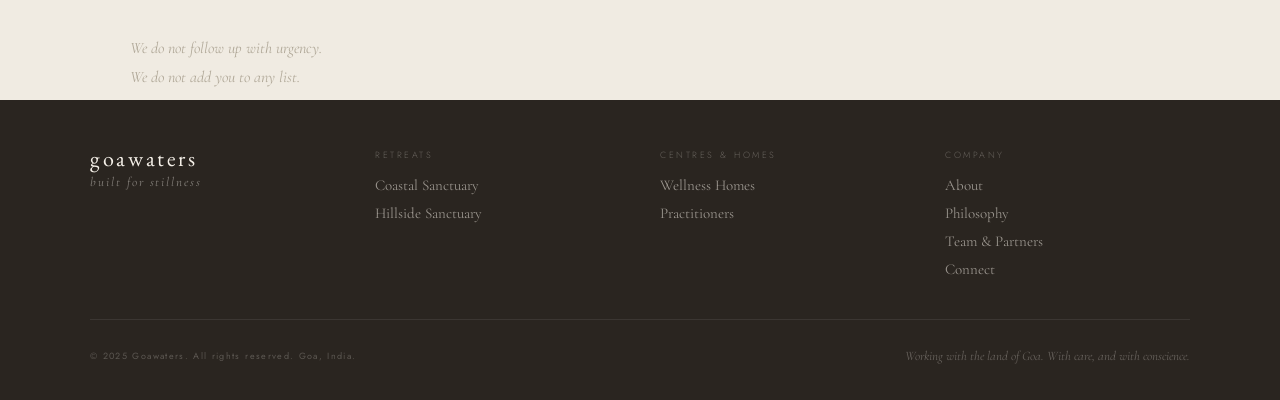
==== commit d9c25f67: "Tighten team note spacing; lift Connect section up" ====
--- a/index.html
+++ b/index.html
@@ -185,18 +185,18 @@
 /* TEAM */
 #team{padding:44px 0 8px;background:#fff}
 .team-intro{text-align:center;margin-bottom:52px}
-.team-note{padding-top:8px;text-align:center}
+.team-note{padding-top:0;text-align:center}
 
 /* TEAM PROFILES */
-.team-profiles{display:grid;grid-template-columns:1fr 1fr 1fr;gap:2px;background:rgba(0,0,0,.06);margin:40px 0 48px;max-width:900px}
+.team-profiles{display:grid;grid-template-columns:1fr 1fr 1fr;gap:2px;background:rgba(0,0,0,.06);margin:40px 0 28px;max-width:900px}
 .team-profile{background:var(--stone);padding:48px 40px;display:flex;flex-direction:column;gap:12px}
 .team-avatar{width:64px;height:64px;border-radius:50%;background:var(--sand);border:1px solid rgba(0,0,0,.08);margin-bottom:4px}
 .team-name{font-family:'EB Garamond',serif;font-size:24px;letter-spacing:.04em;color:var(--charcoal)}
 .team-bio{font-family:'Cormorant Garamond',serif;font-style:italic;font-size:17px;line-height:1.75;color:var(--grey)}
 
 /* CONNECT */
-#connect{padding:44px 0 8px;background:var(--stone)}
-.connect-grid{display:grid;grid-template-columns:1fr 1fr;gap:80px;align-items:start;margin-top:52px}
+#connect{padding:32px 0 8px;background:var(--stone)}
+.connect-grid{display:grid;grid-template-columns:1fr 1fr;gap:80px;align-items:start;margin-top:32px}
 .connect-text .para{max-width:420px}
 
 /* Form */
@@ -242,7 +242,7 @@
   .goa-photos{height:300px}
   .footer-top{grid-template-columns:1fr 1fr}
   .connect-grid{grid-template-columns:1fr;gap:40px}
-  .team-profiles{grid-template-columns:1fr;gap:0;background:var(--stone);padding:40px 28px;margin:40px 0 48px}
+  .team-profiles{grid-template-columns:1fr;gap:0;background:var(--stone);padding:40px 28px;margin:40px 0 28px}
   .team-profile{background:transparent;padding:0;gap:6px}
   .team-avatar{display:none}
   .team-profile + .team-profile{margin-top:28px;padding-top:28px;border-top:1px solid rgba(0,0,0,.08)}
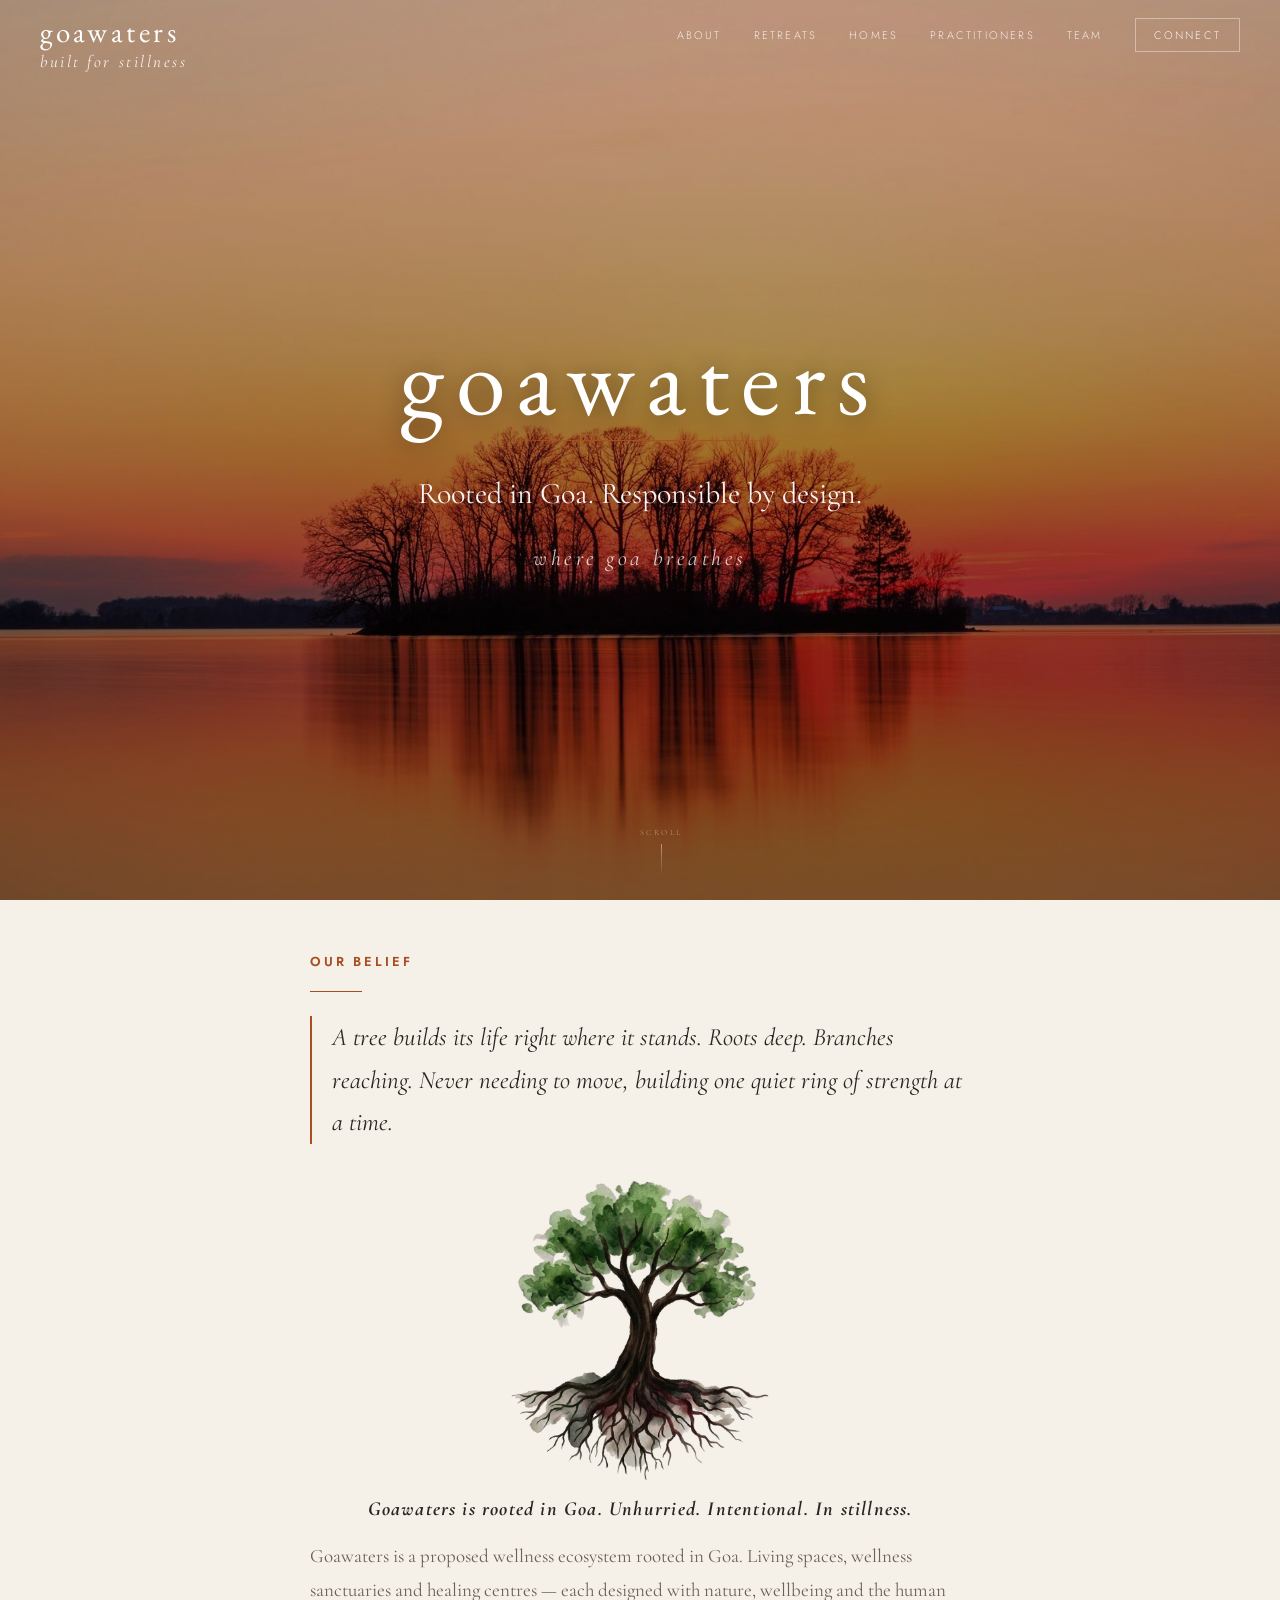
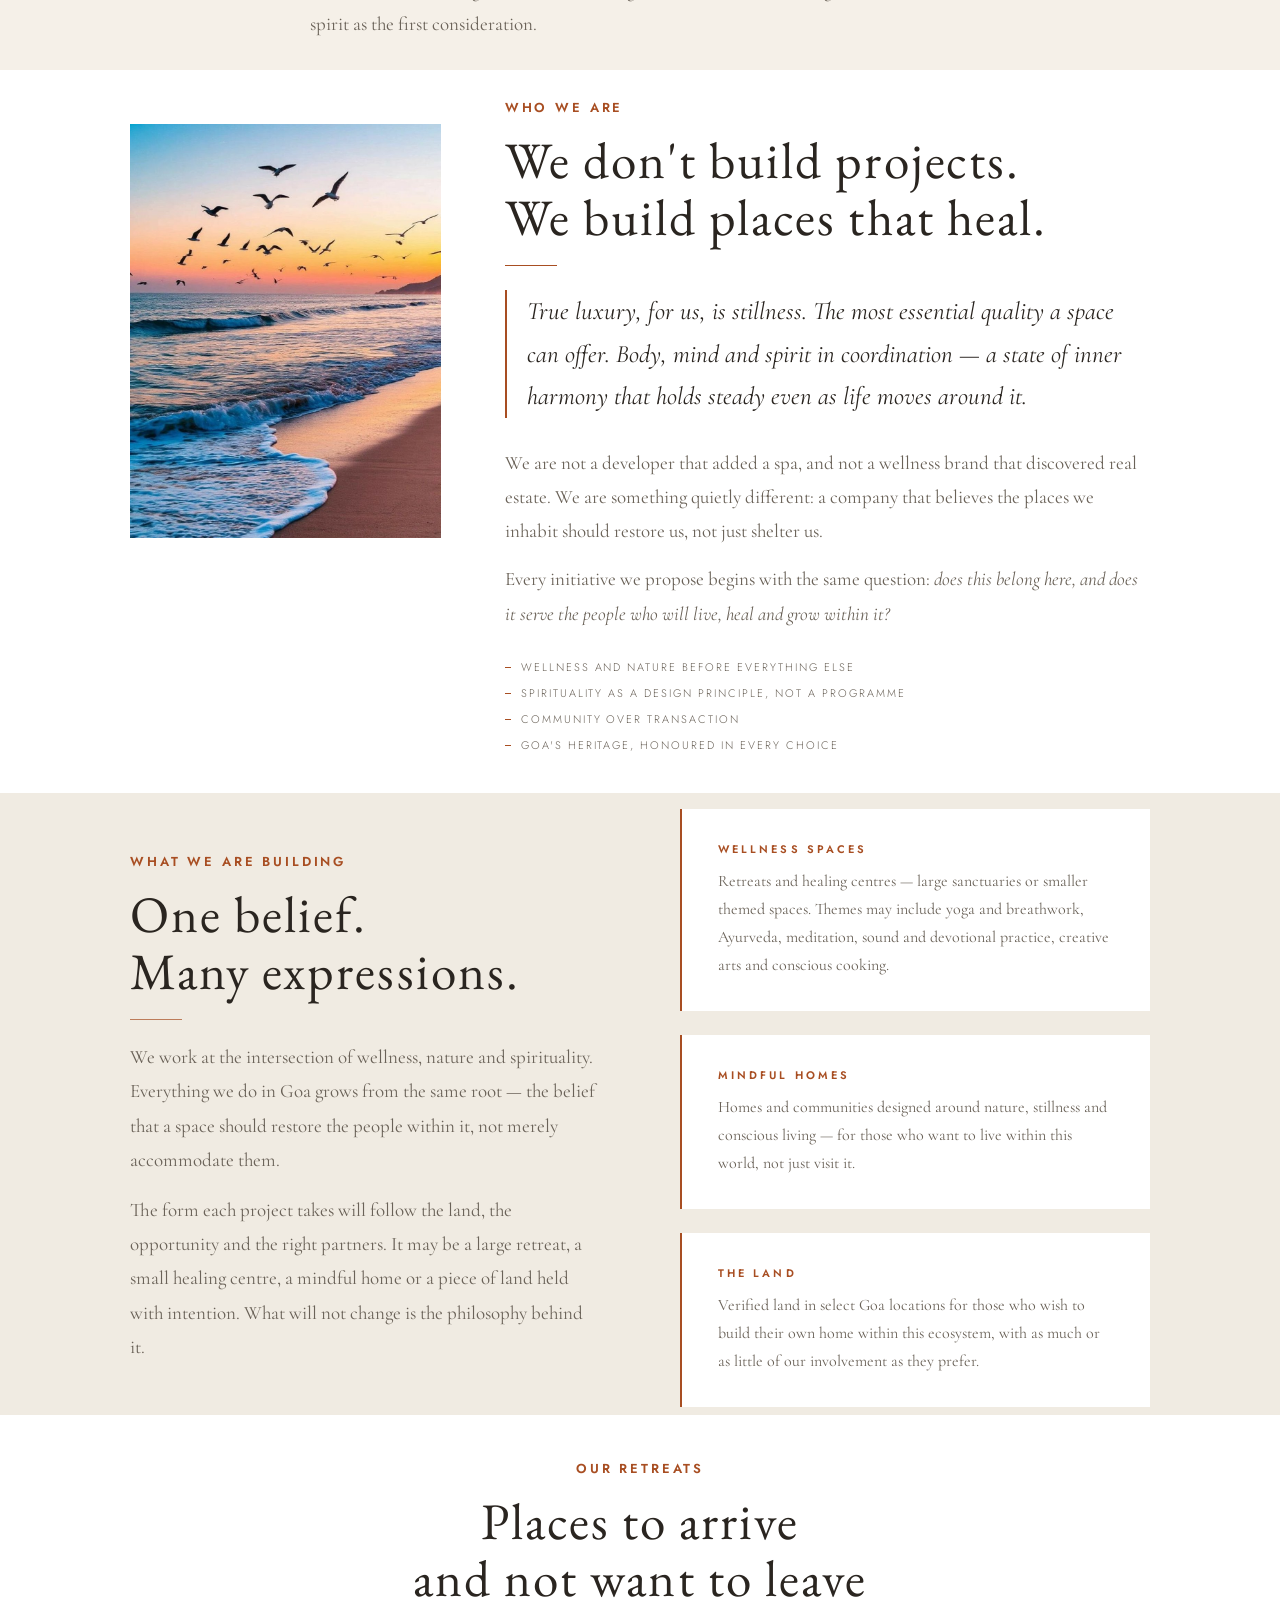
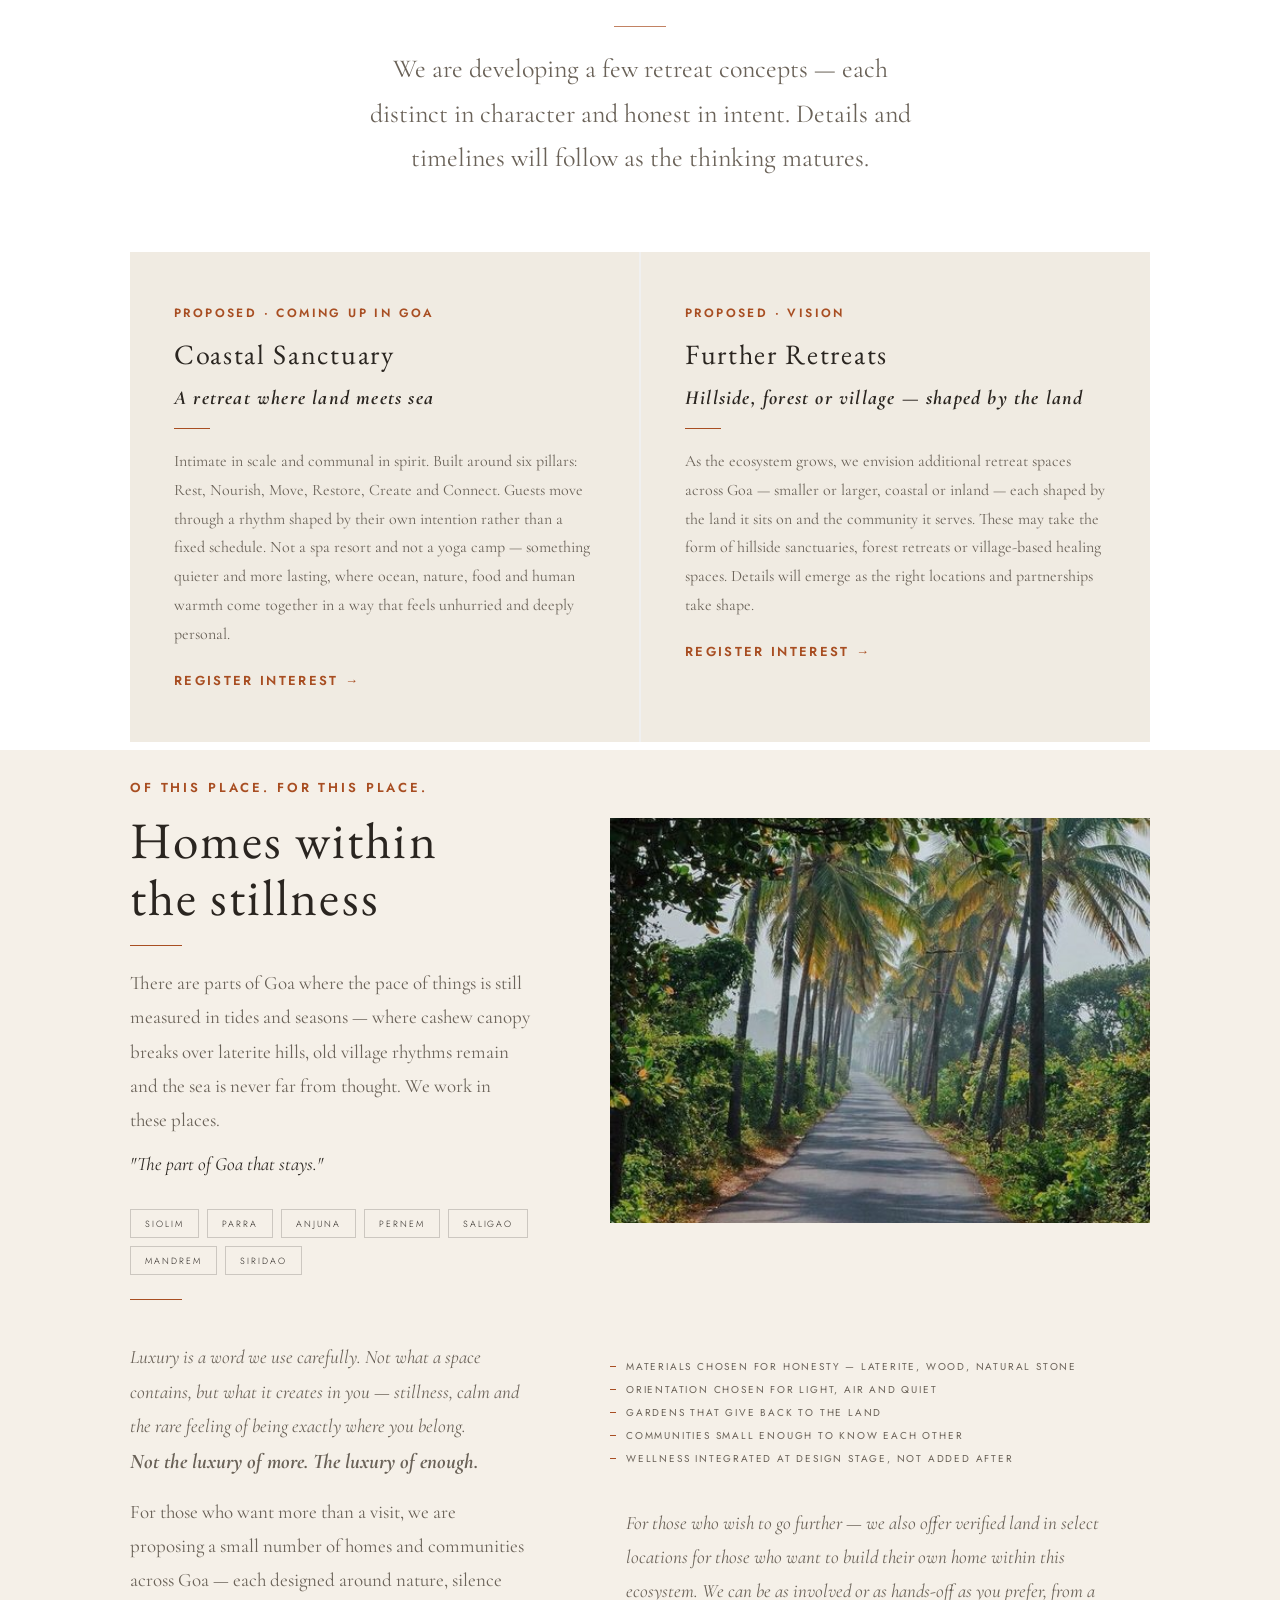
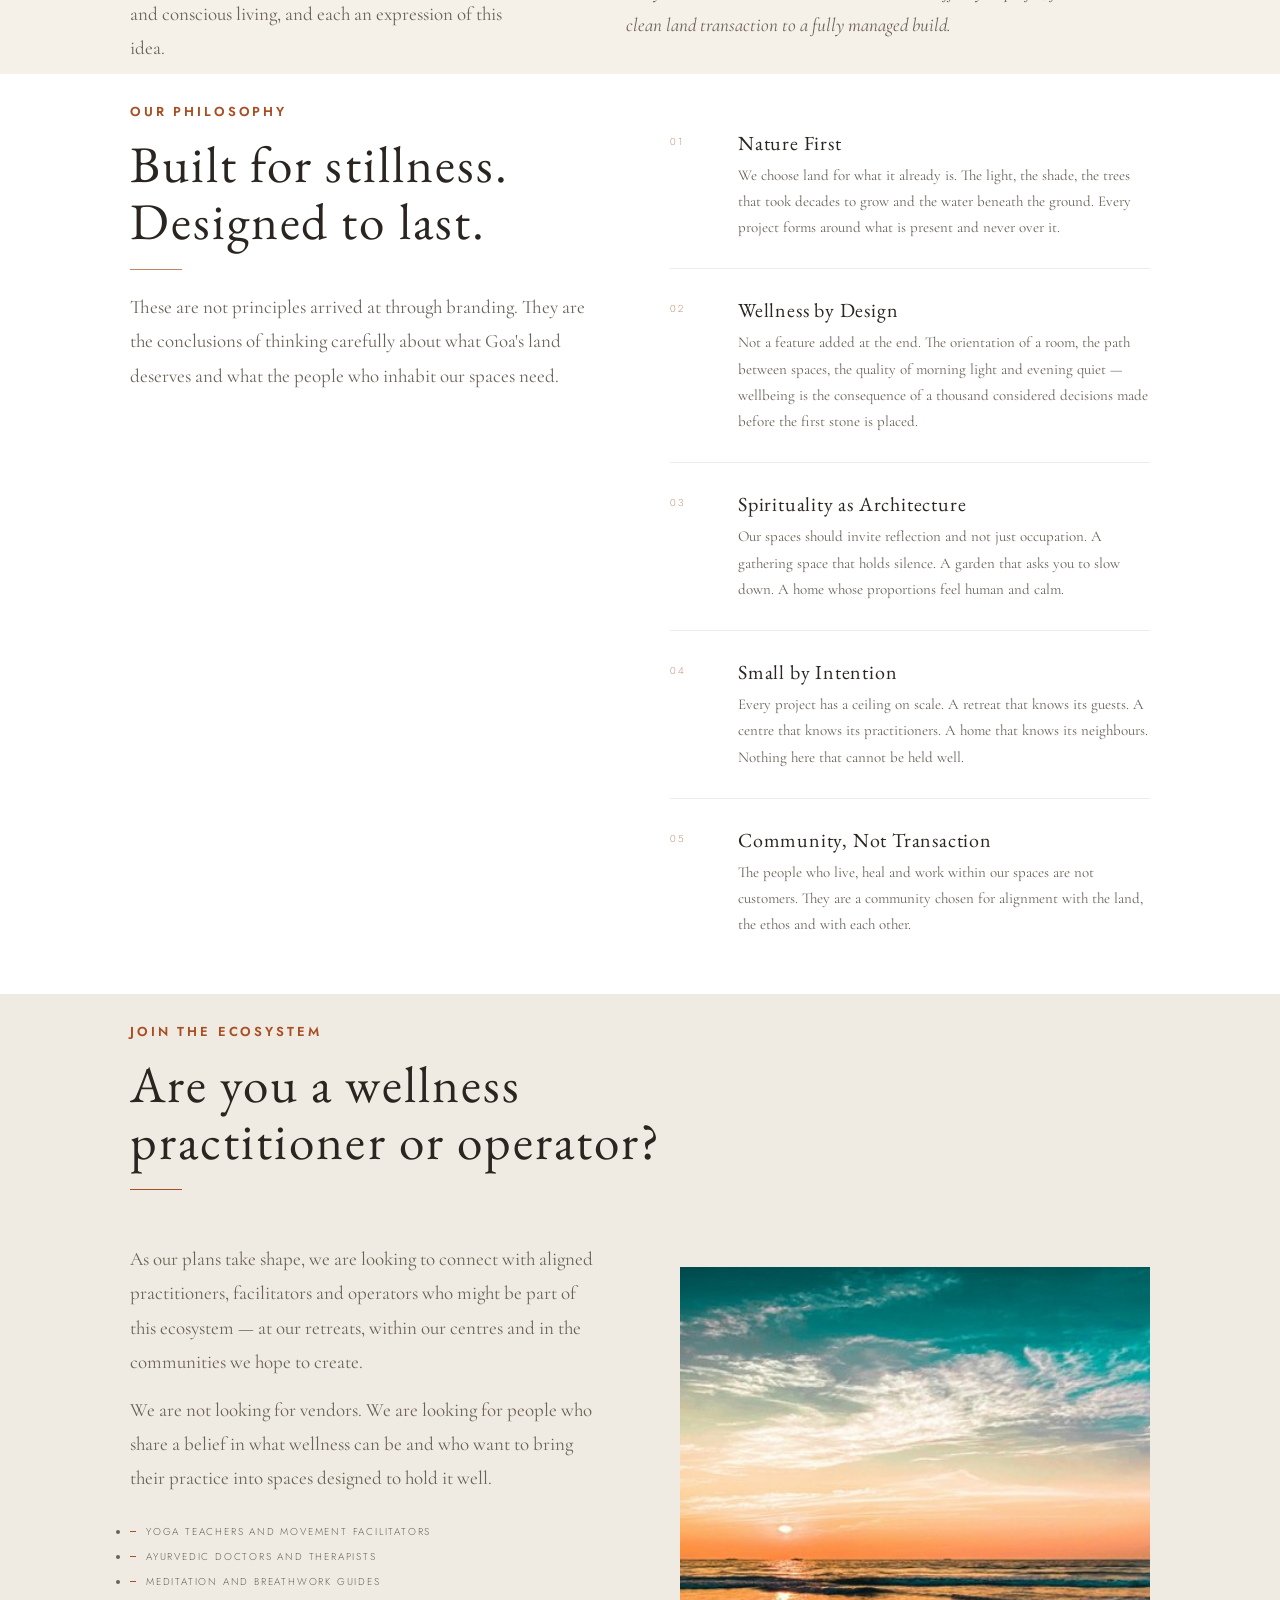
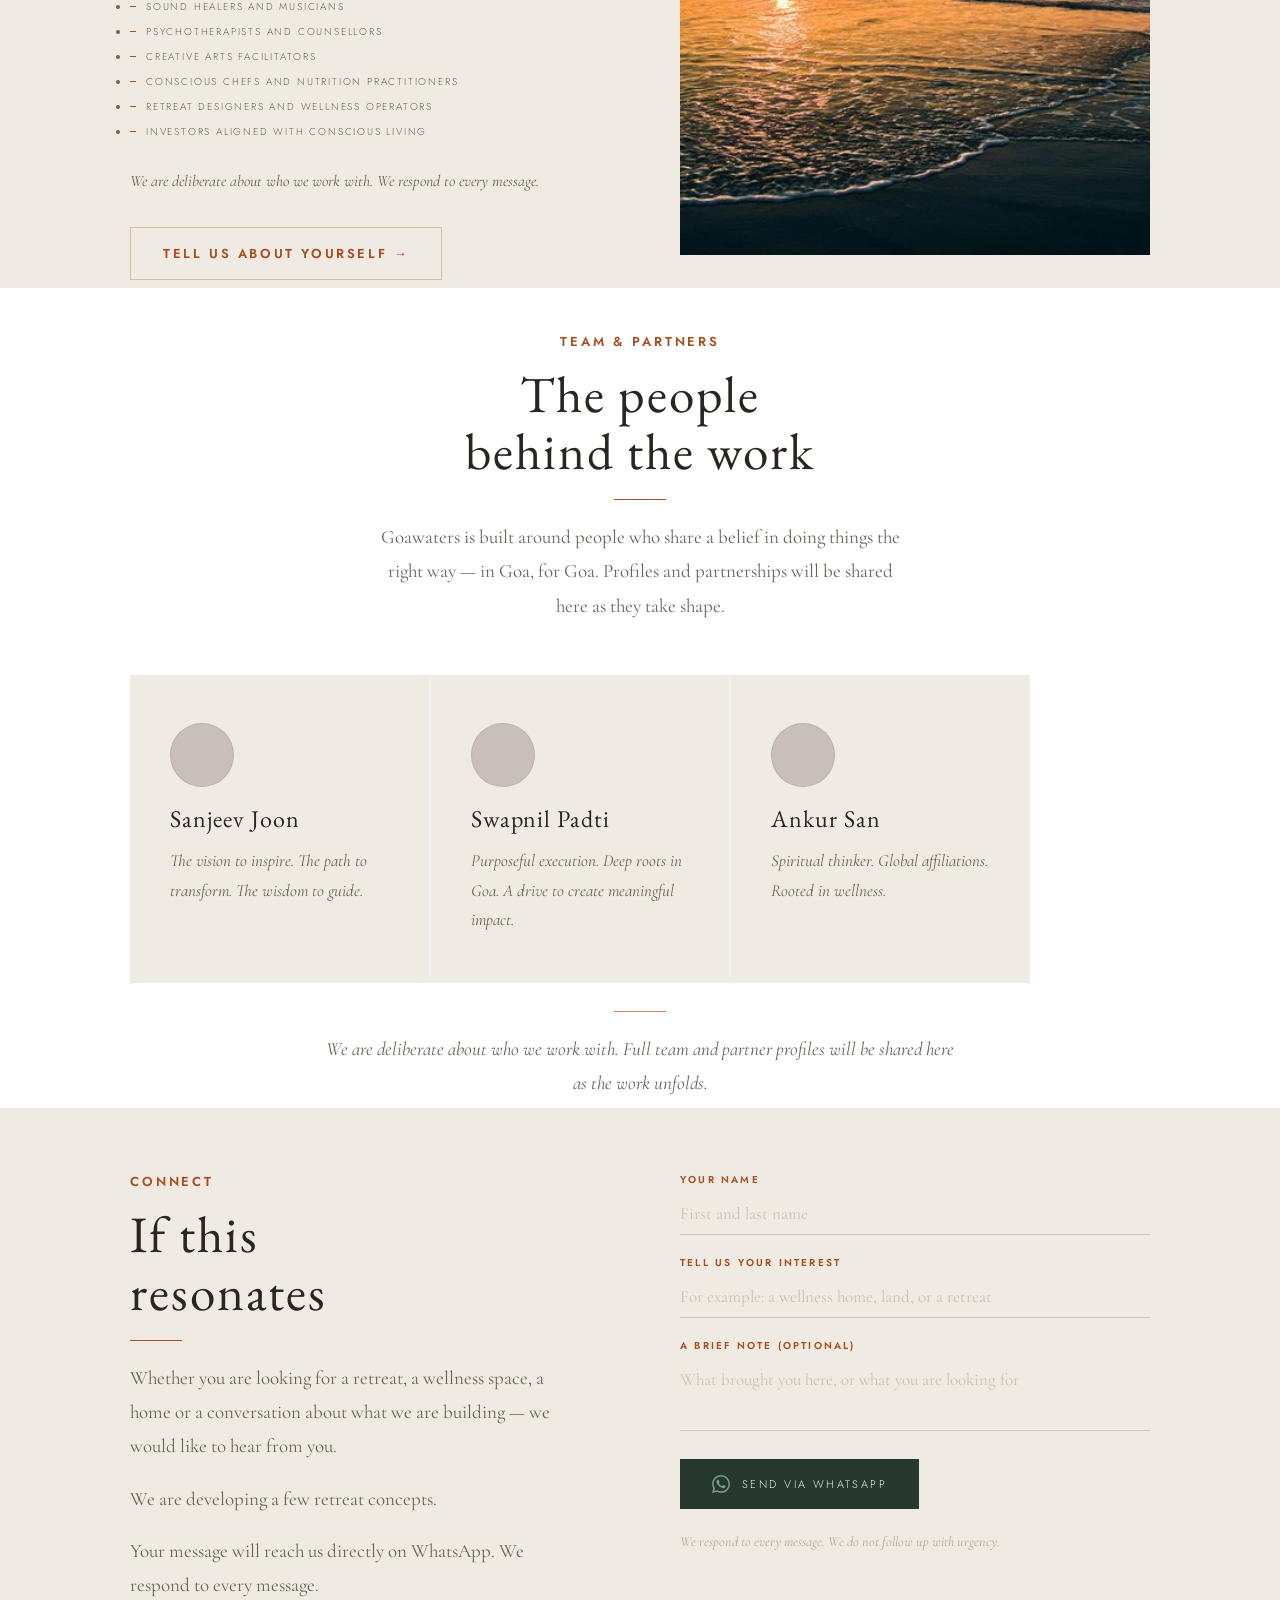
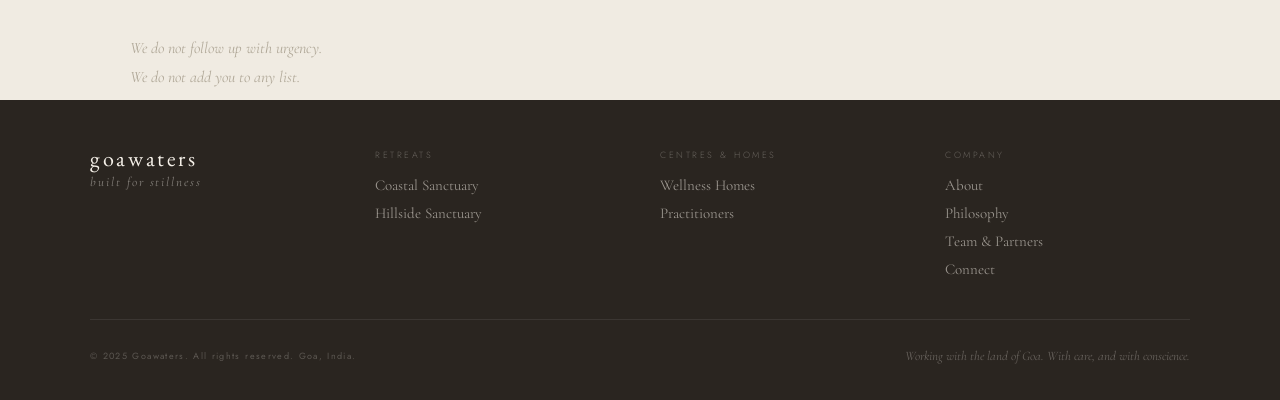
==== commit 10ace588: "Hide WhatsApp number from globals; build link only on submit" ====
--- a/index.html
+++ b/index.html
@@ -676,9 +676,12 @@
   document.querySelectorAll('.fi:not(.vis)').forEach(function(el){ el.classList.add('vis'); });
 }, 2500);
 
-// Number obfuscated — split so it cannot be scraped as plain text
-var _a = '91838', _b = '386', _c = '2028';
-var _n = _a + _b + _c;
+// Number kept inside a closure and split into short fragments,
+// so it never appears as plain text or as a global variable.
+function gwNumber() {
+  var _a = '91838', _b = '386', _c = '2028';
+  return _a + _b + _c;
+}
 
 document.getElementById('gw-form').addEventListener('submit', function(e) {
   e.preventDefault();
@@ -693,8 +696,8 @@
   if (msg) text += 'Message: ' + encodeURIComponent(msg) + '%0A';
   text += '%0ASent from goawaters.com';
 
-  var url = 'https://wa.me/' + _n + '?text=' + text;
-  window.open(url, '_blank');
+  var url = 'https://wa.me/' + gwNumber() + '?text=' + text;
+  window.open(url, '_blank', 'noopener,noreferrer');
 
   document.getElementById('gw-form').style.display = 'none';
   document.getElementById('gw-success').style.display = 'block';
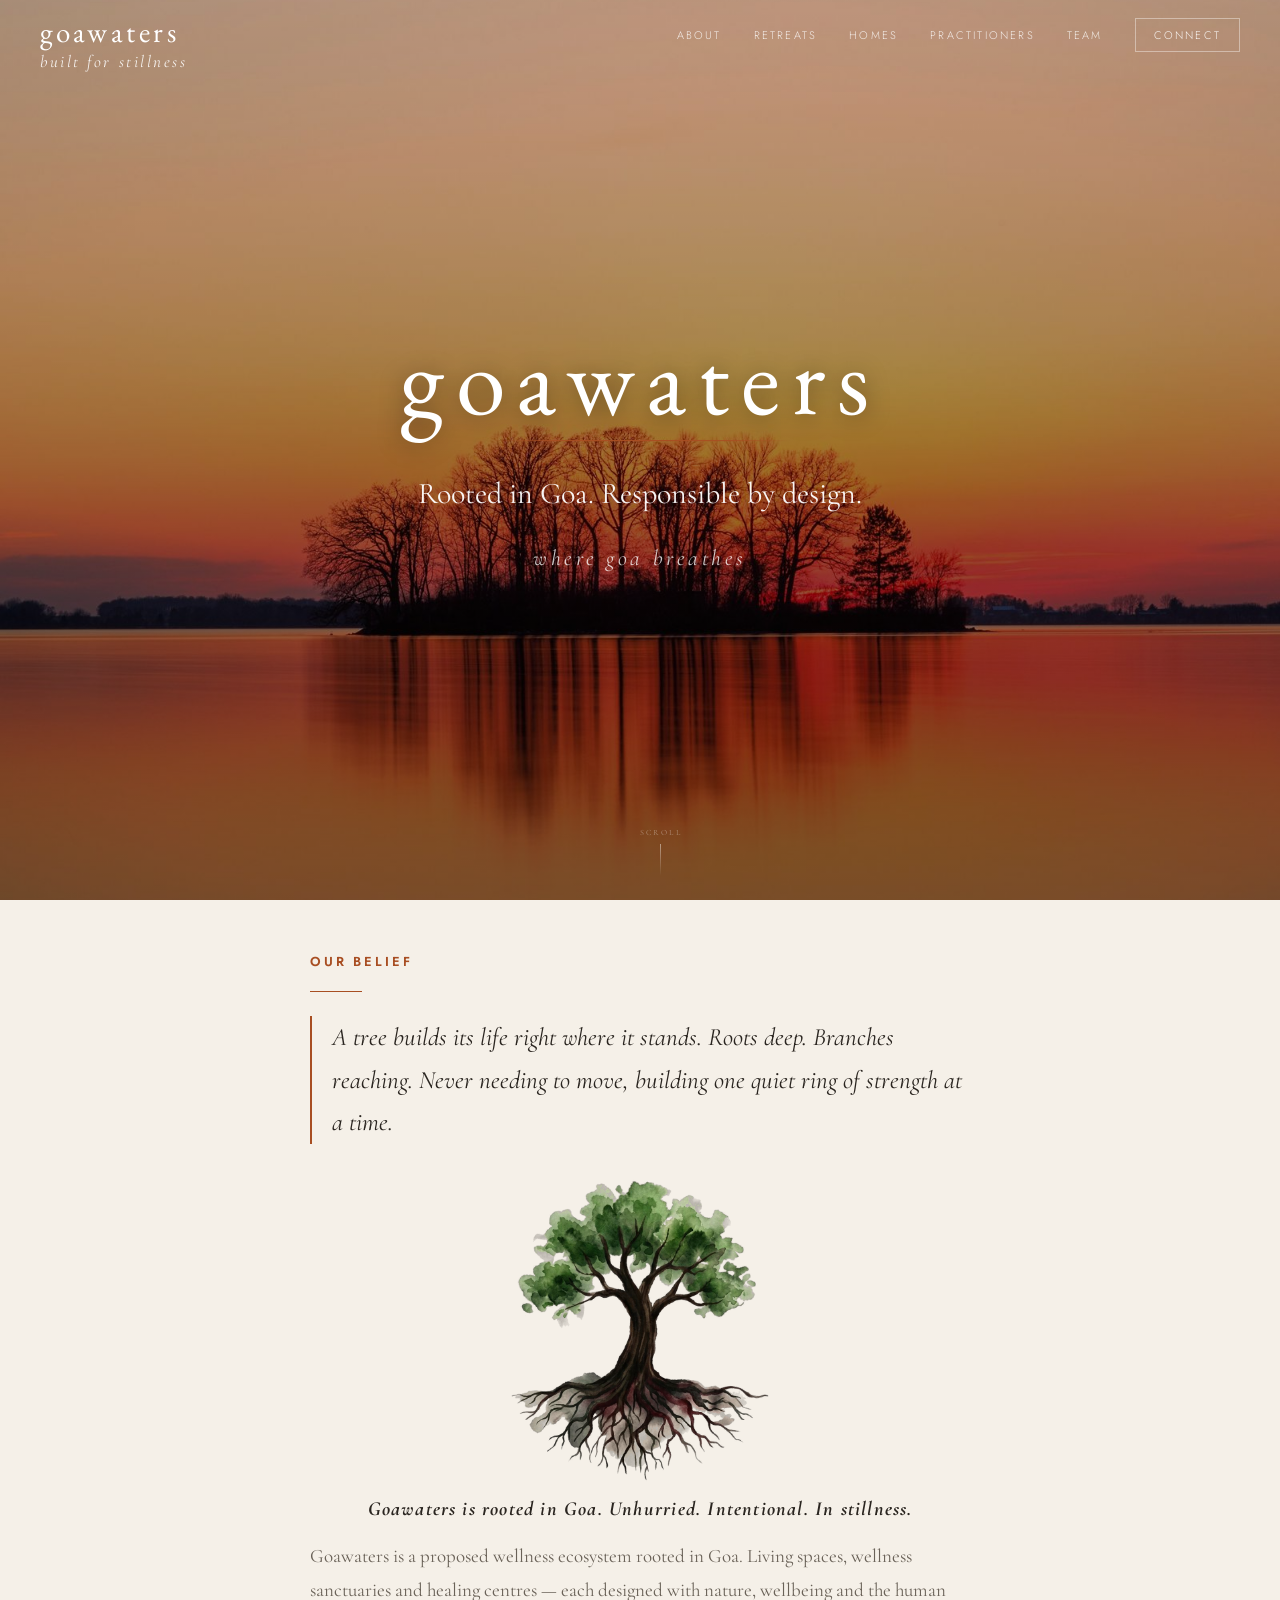
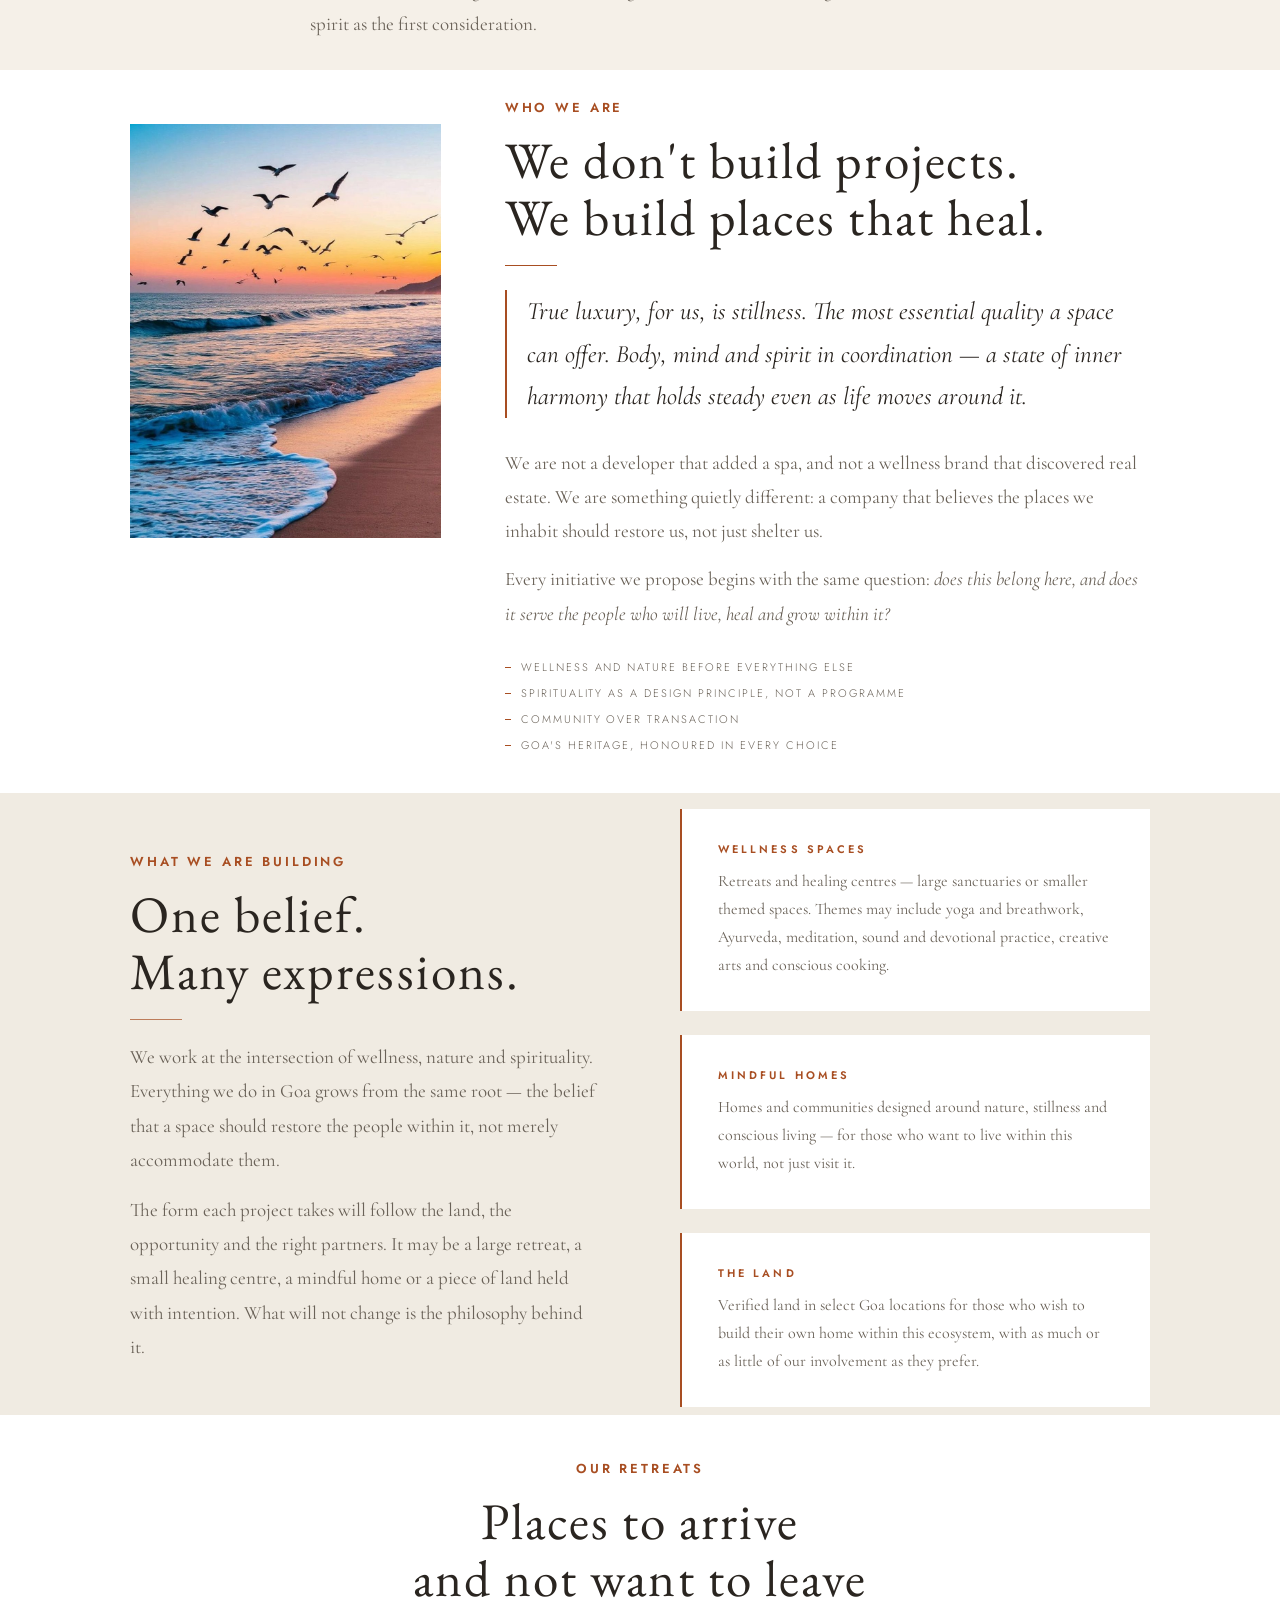
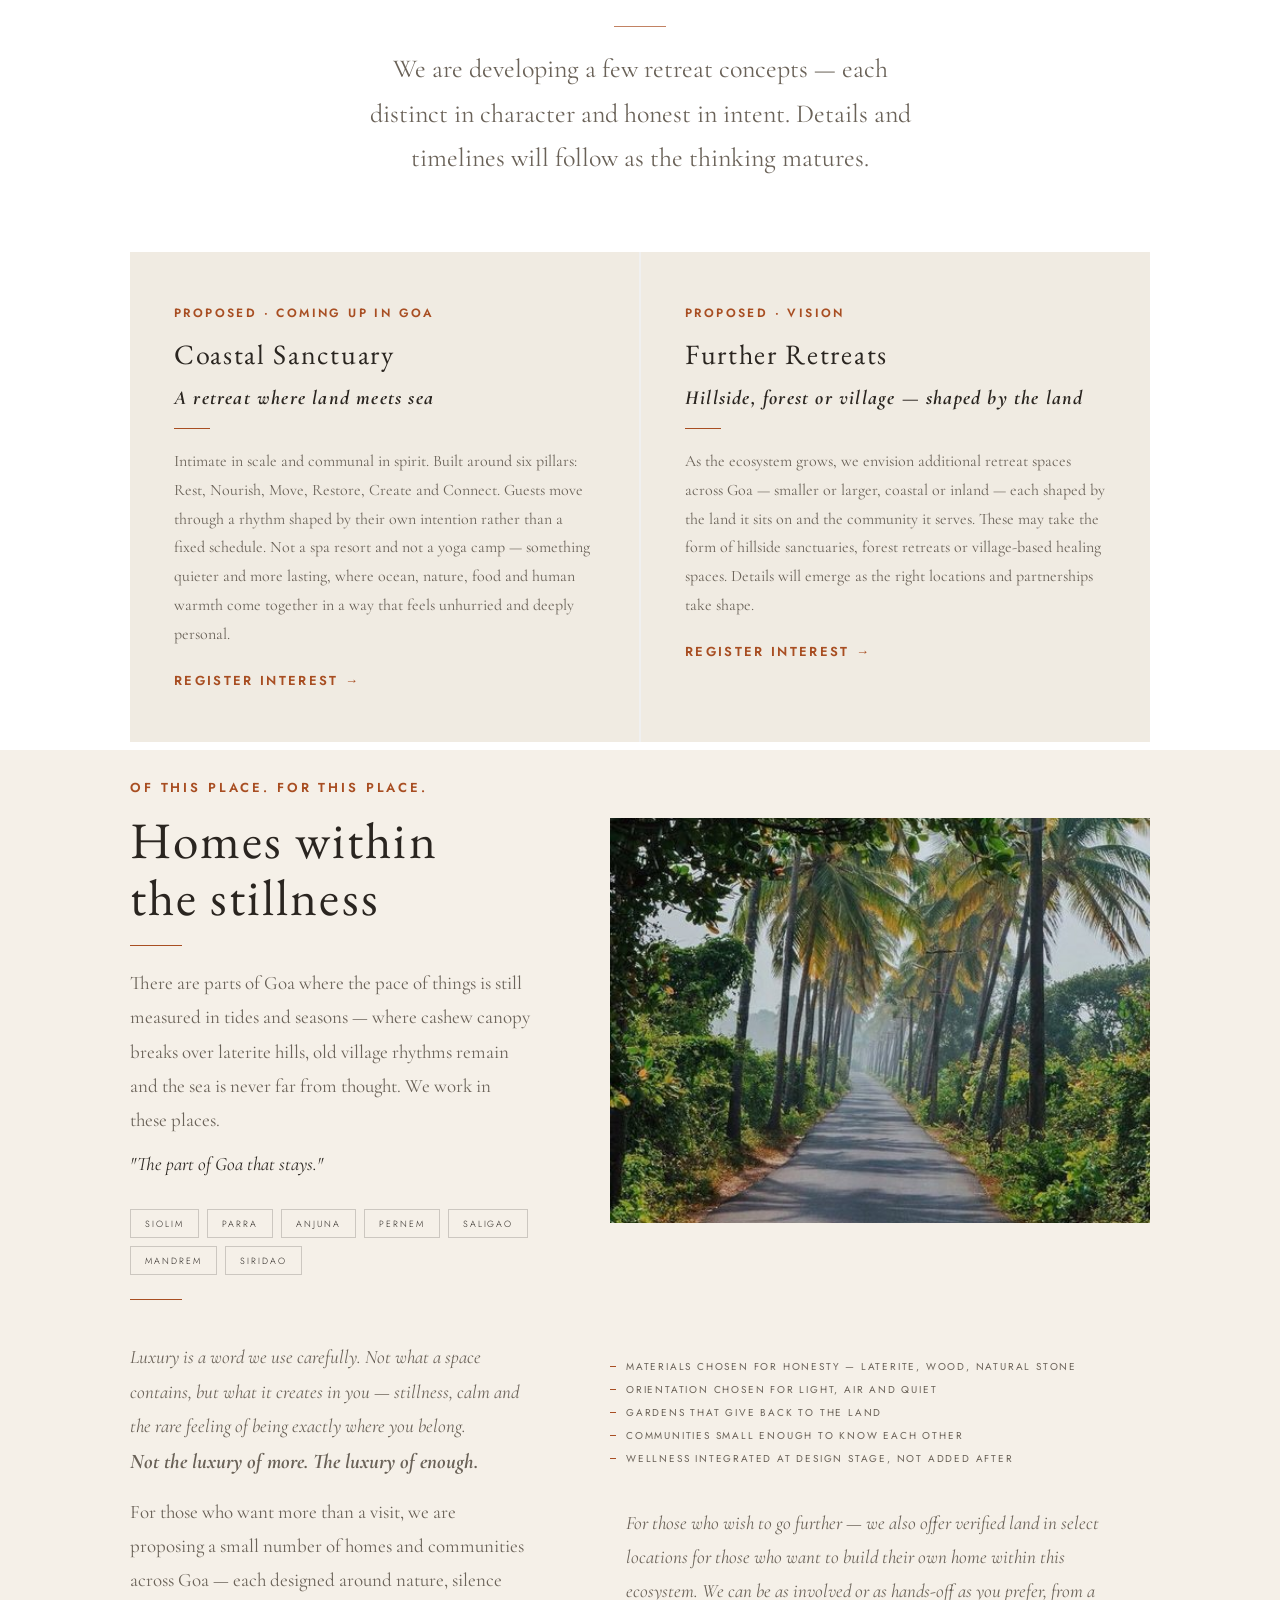
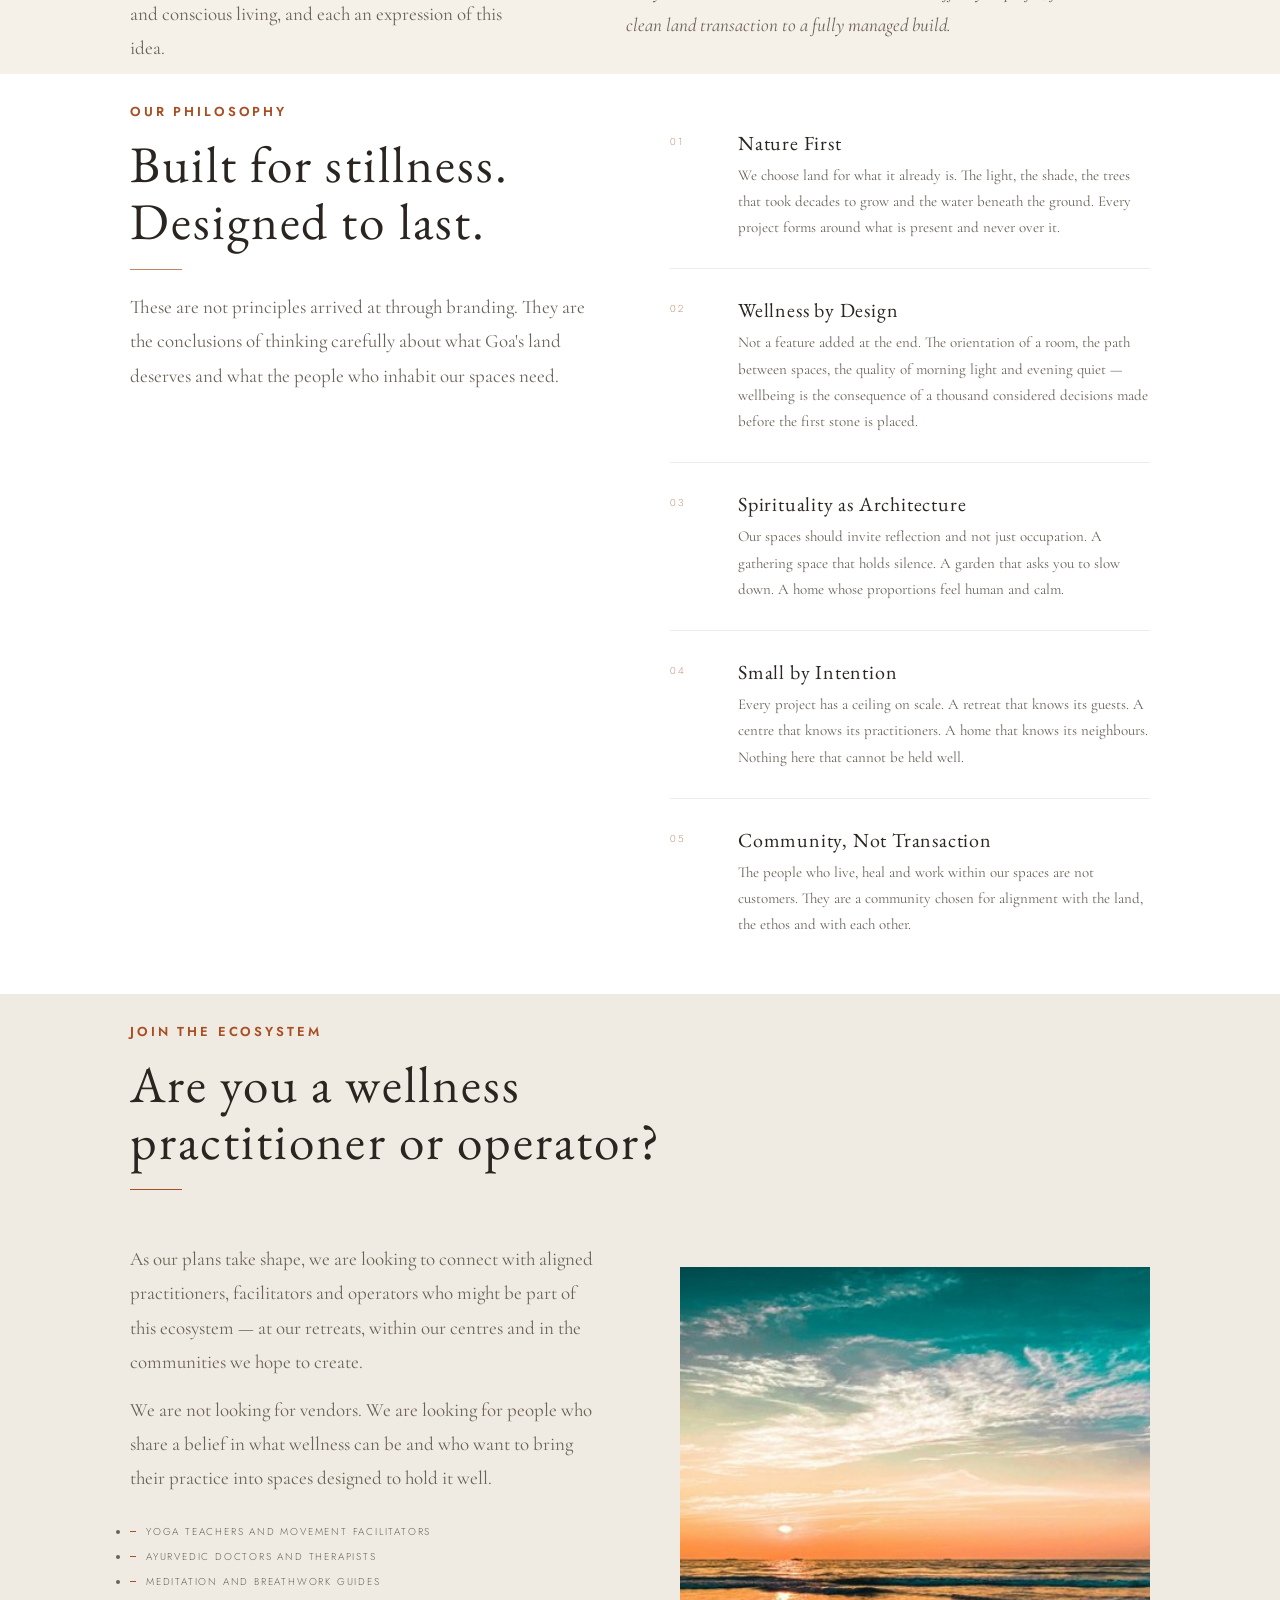
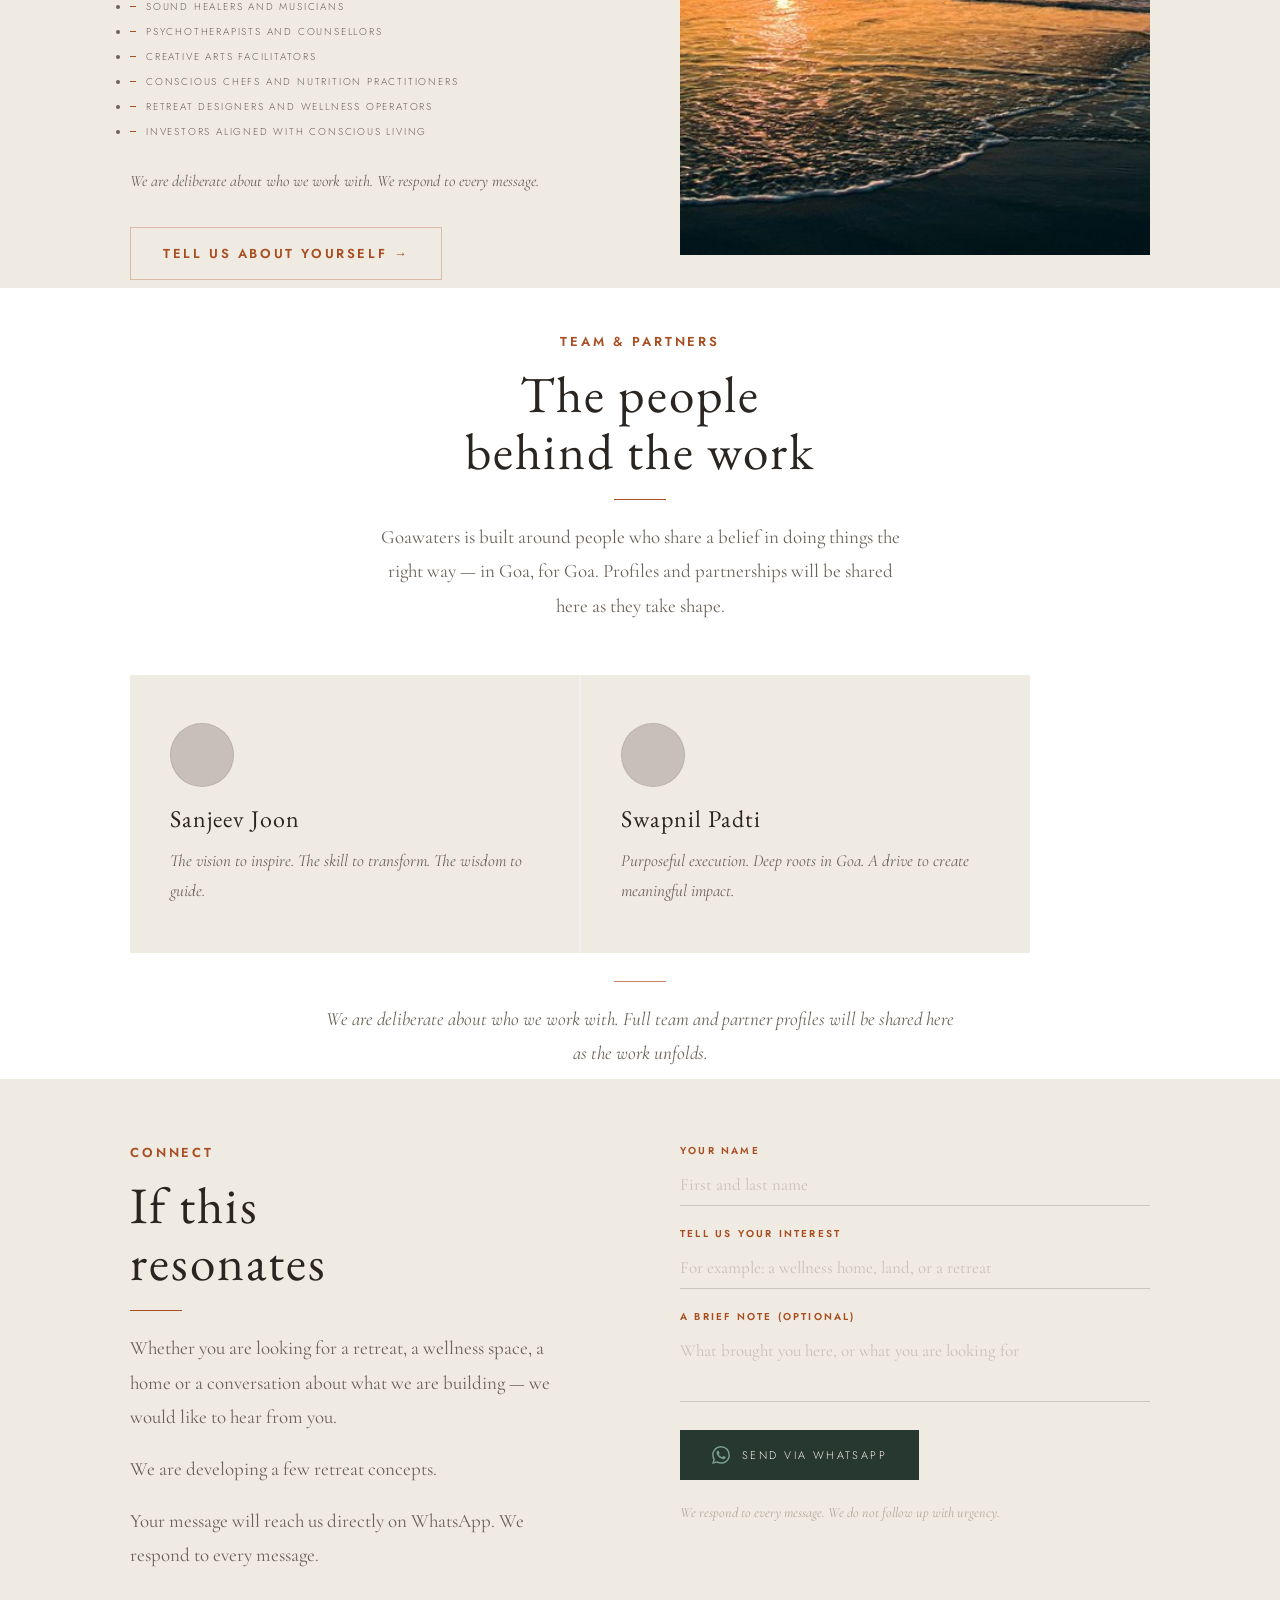
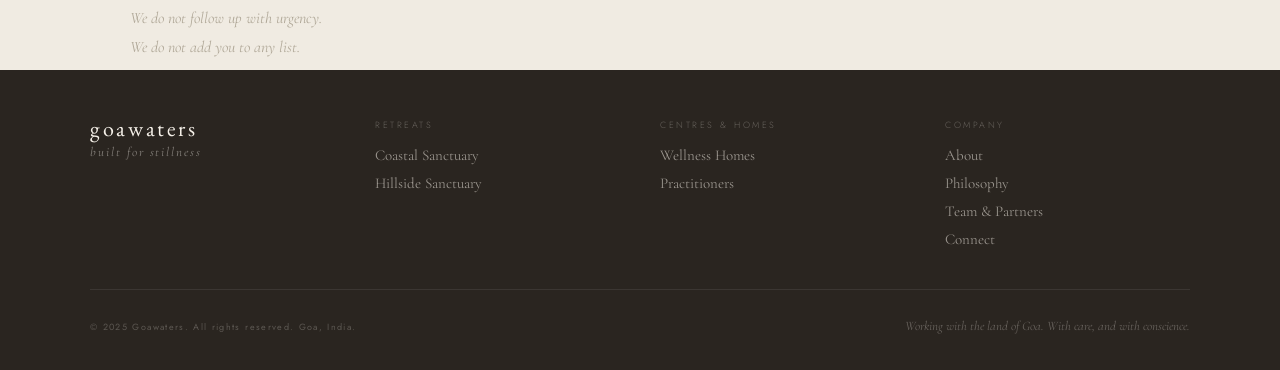
==== commit 863eddb2: "Update team section: remove Ankur San, adjust grid, update bio" ====
--- a/index.html
+++ b/index.html
@@ -188,7 +188,7 @@
 .team-note{padding-top:0;text-align:center}
 
 /* TEAM PROFILES */
-.team-profiles{display:grid;grid-template-columns:1fr 1fr 1fr;gap:2px;background:rgba(0,0,0,.06);margin:40px 0 28px;max-width:900px}
+.team-profiles{display:grid;grid-template-columns:1fr 1fr;gap:2px;background:rgba(0,0,0,.06);margin:40px 0 28px;max-width:900px}
 .team-profile{background:var(--stone);padding:48px 40px;display:flex;flex-direction:column;gap:12px}
 .team-avatar{width:64px;height:64px;border-radius:50%;background:var(--sand);border:1px solid rgba(0,0,0,.08);margin-bottom:4px}
 .team-name{font-family:'EB Garamond',serif;font-size:24px;letter-spacing:.04em;color:var(--charcoal)}
@@ -552,19 +552,13 @@
       <div class="team-profile">
         <div class="team-avatar"></div>
         <div class="team-name">Sanjeev Joon</div>
-        <p class="team-bio">The vision to inspire. The path to transform. The wisdom to guide.</p>
+        <p class="team-bio">The vision to inspire. The skill to transform. The wisdom to guide.</p>
       </div>
 
       <div class="team-profile">
         <div class="team-avatar"></div>
         <div class="team-name">Swapnil Padti</div>
         <p class="team-bio">Purposeful execution. Deep roots in Goa. A drive to create meaningful impact.</p>
-      </div>
-
-      <div class="team-profile">
-        <div class="team-avatar"></div>
-        <div class="team-name">Ankur San</div>
-        <p class="team-bio">Spiritual thinker. Global affiliations. Rooted in wellness.</p>
       </div>
 
     </div>
